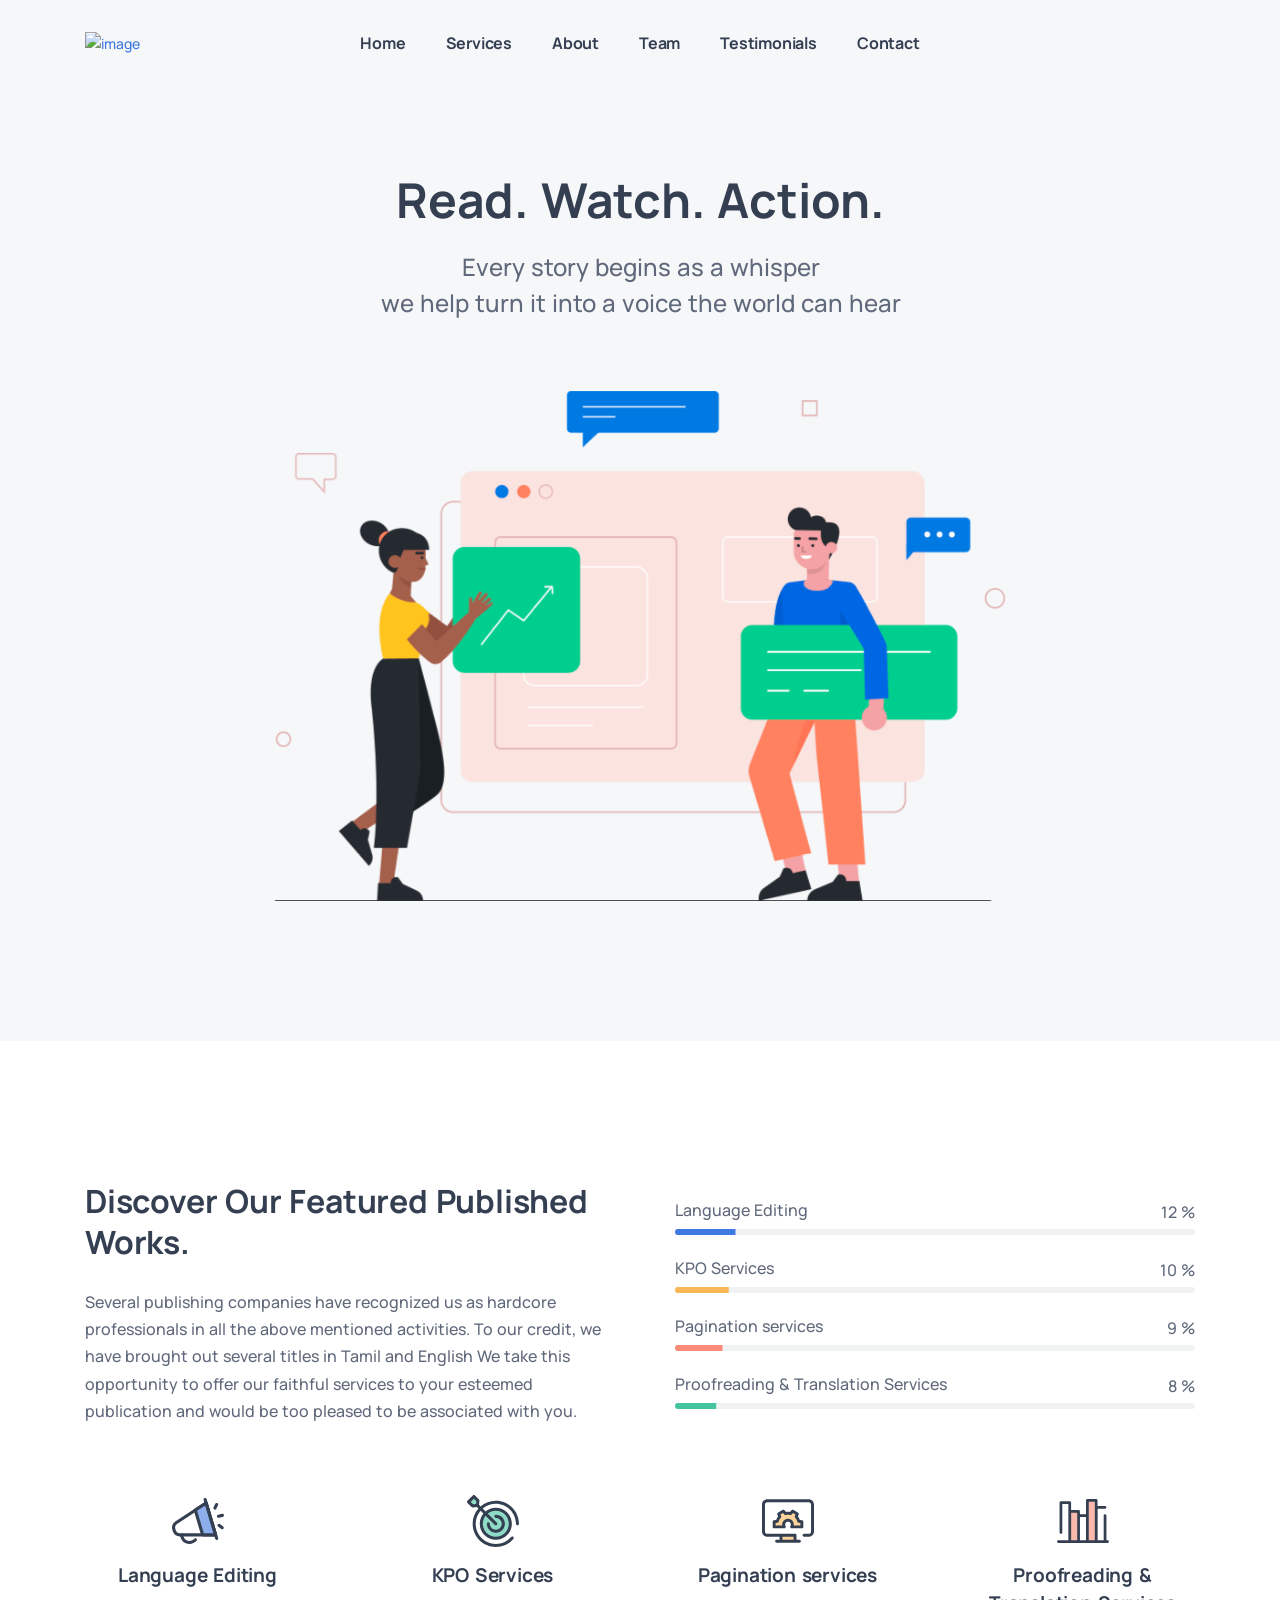
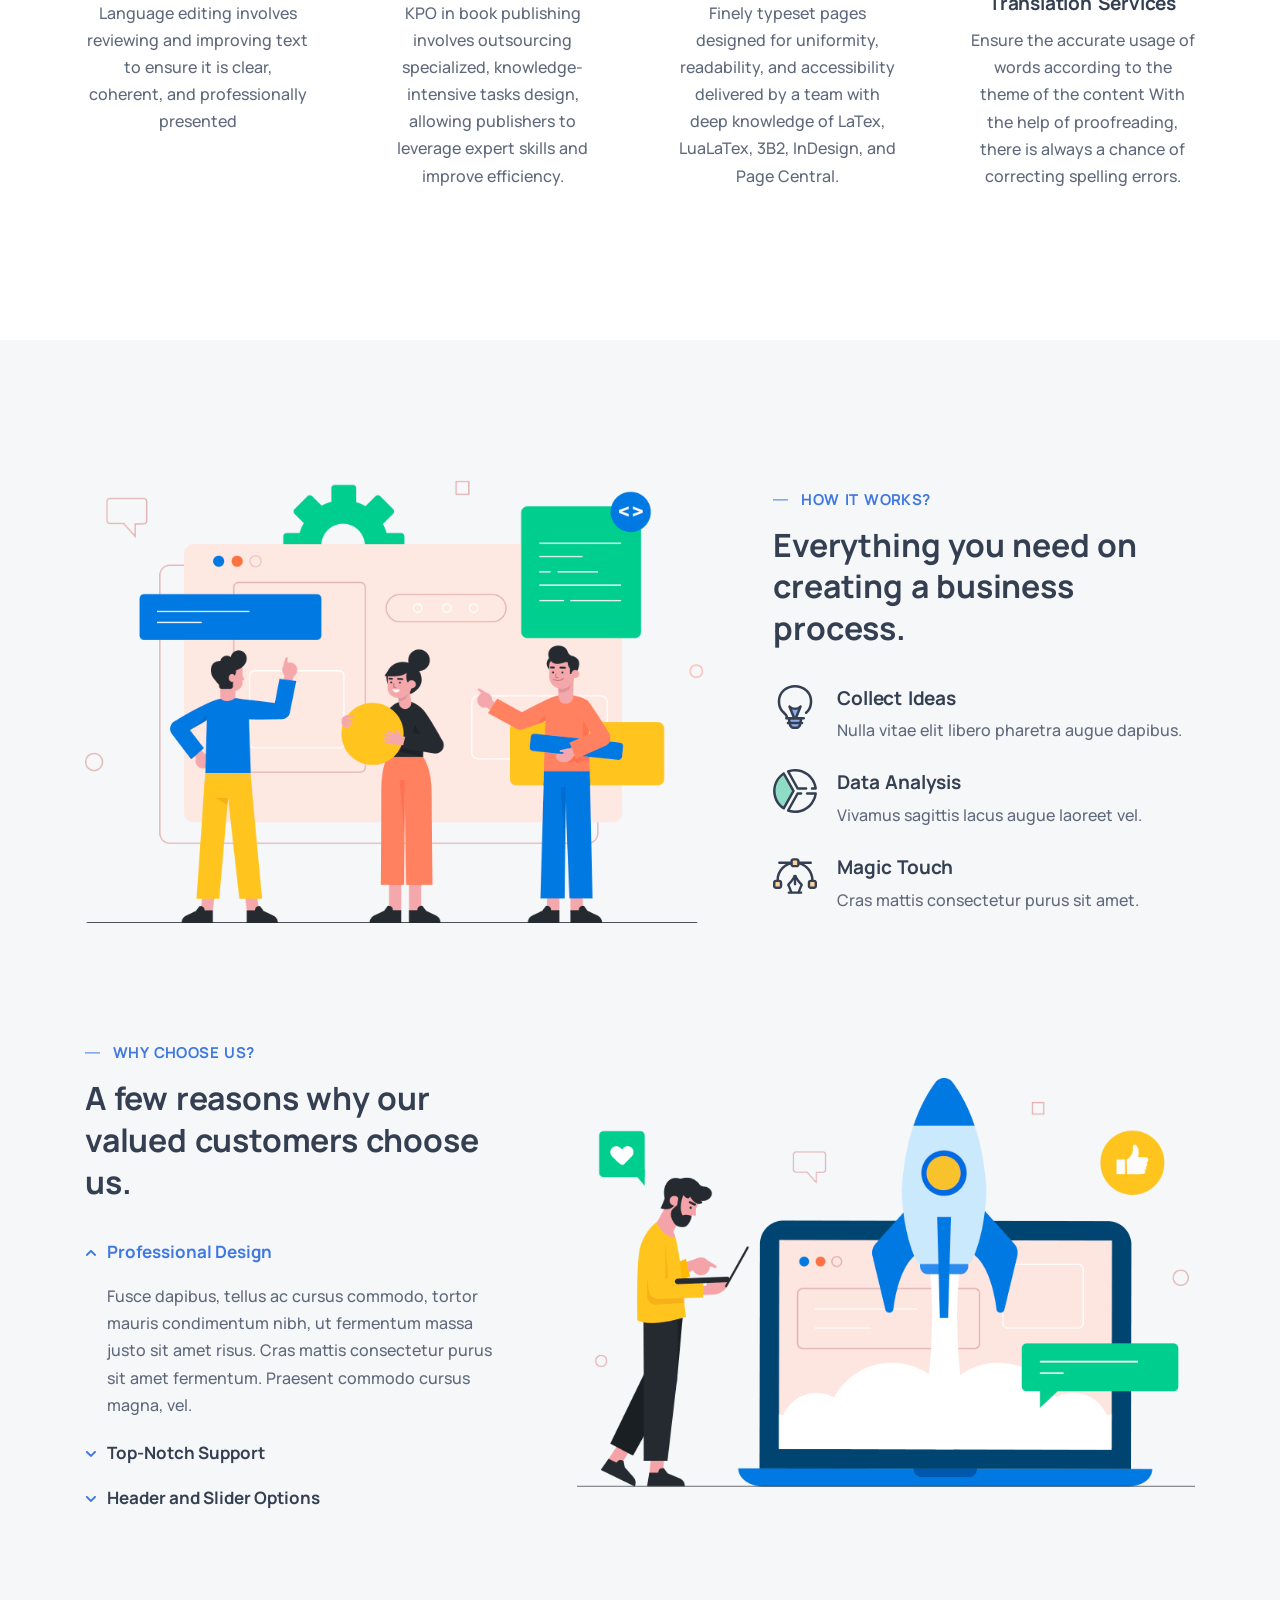
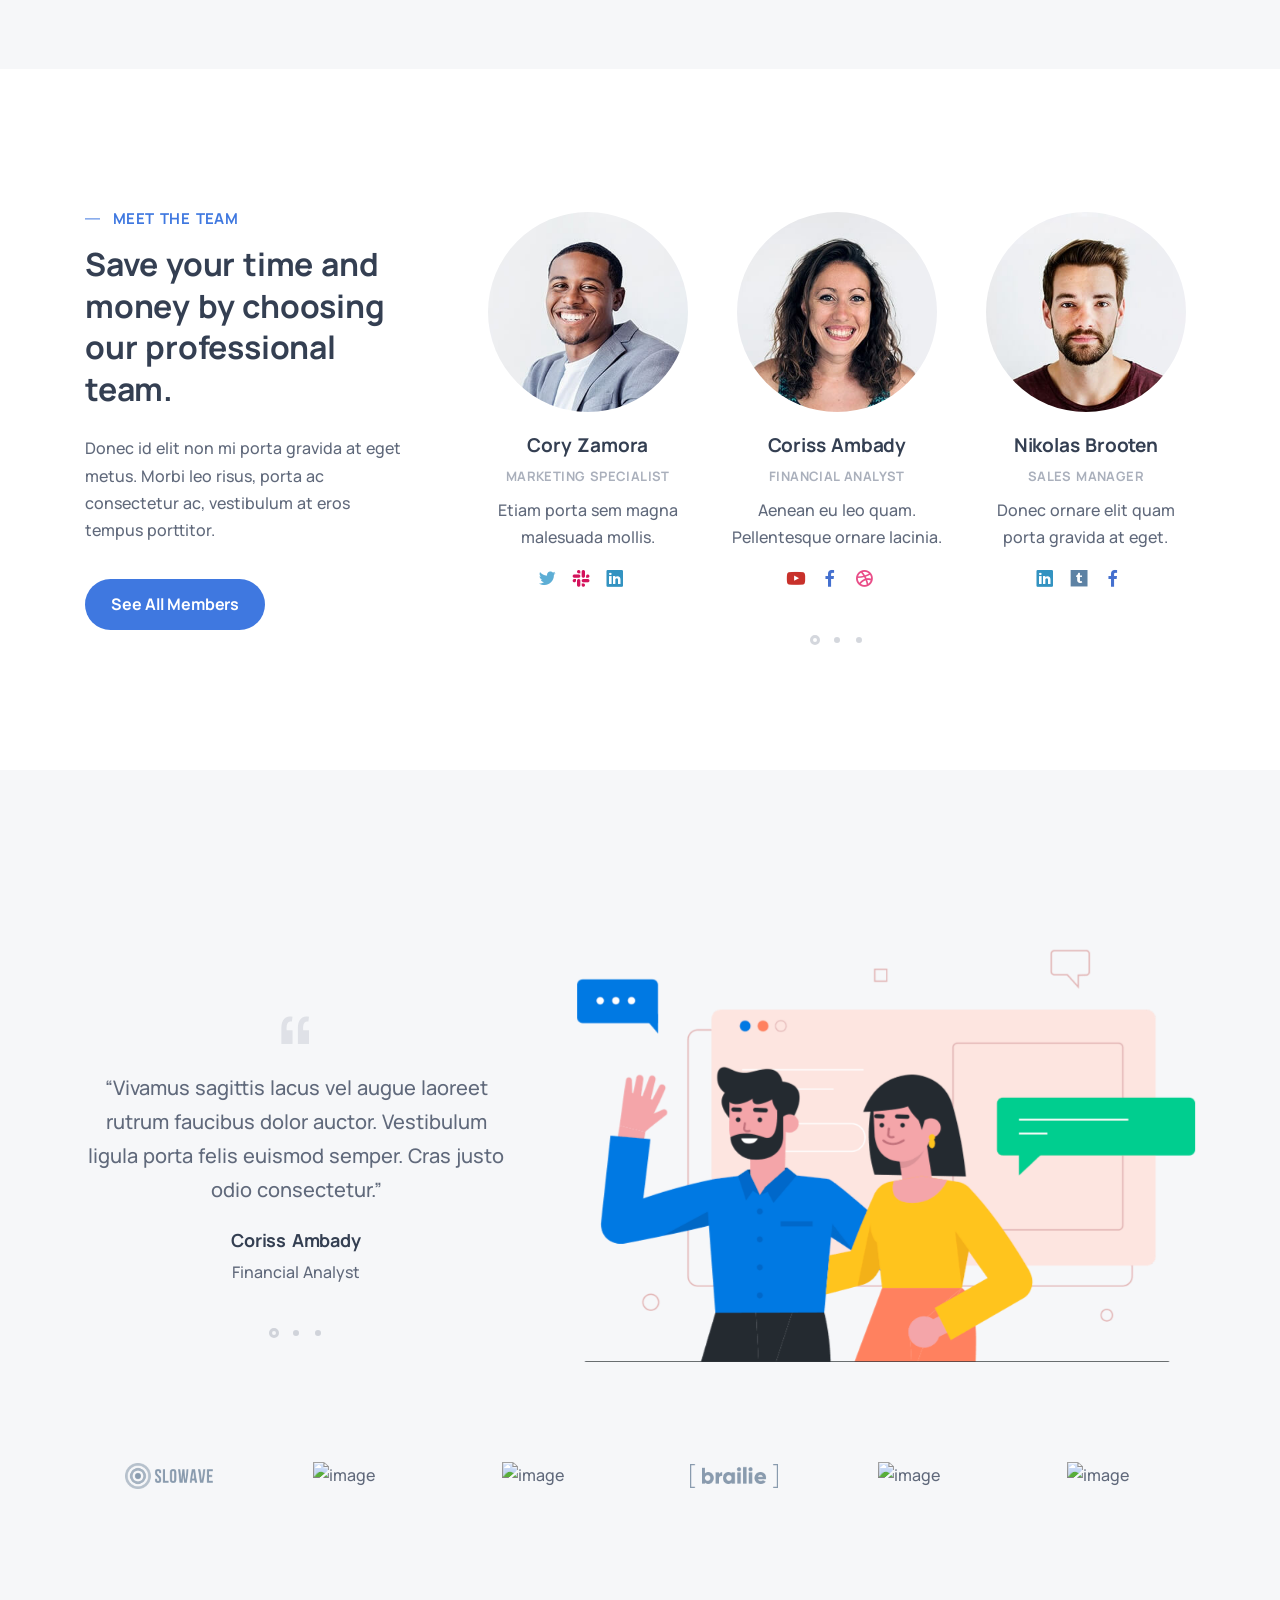
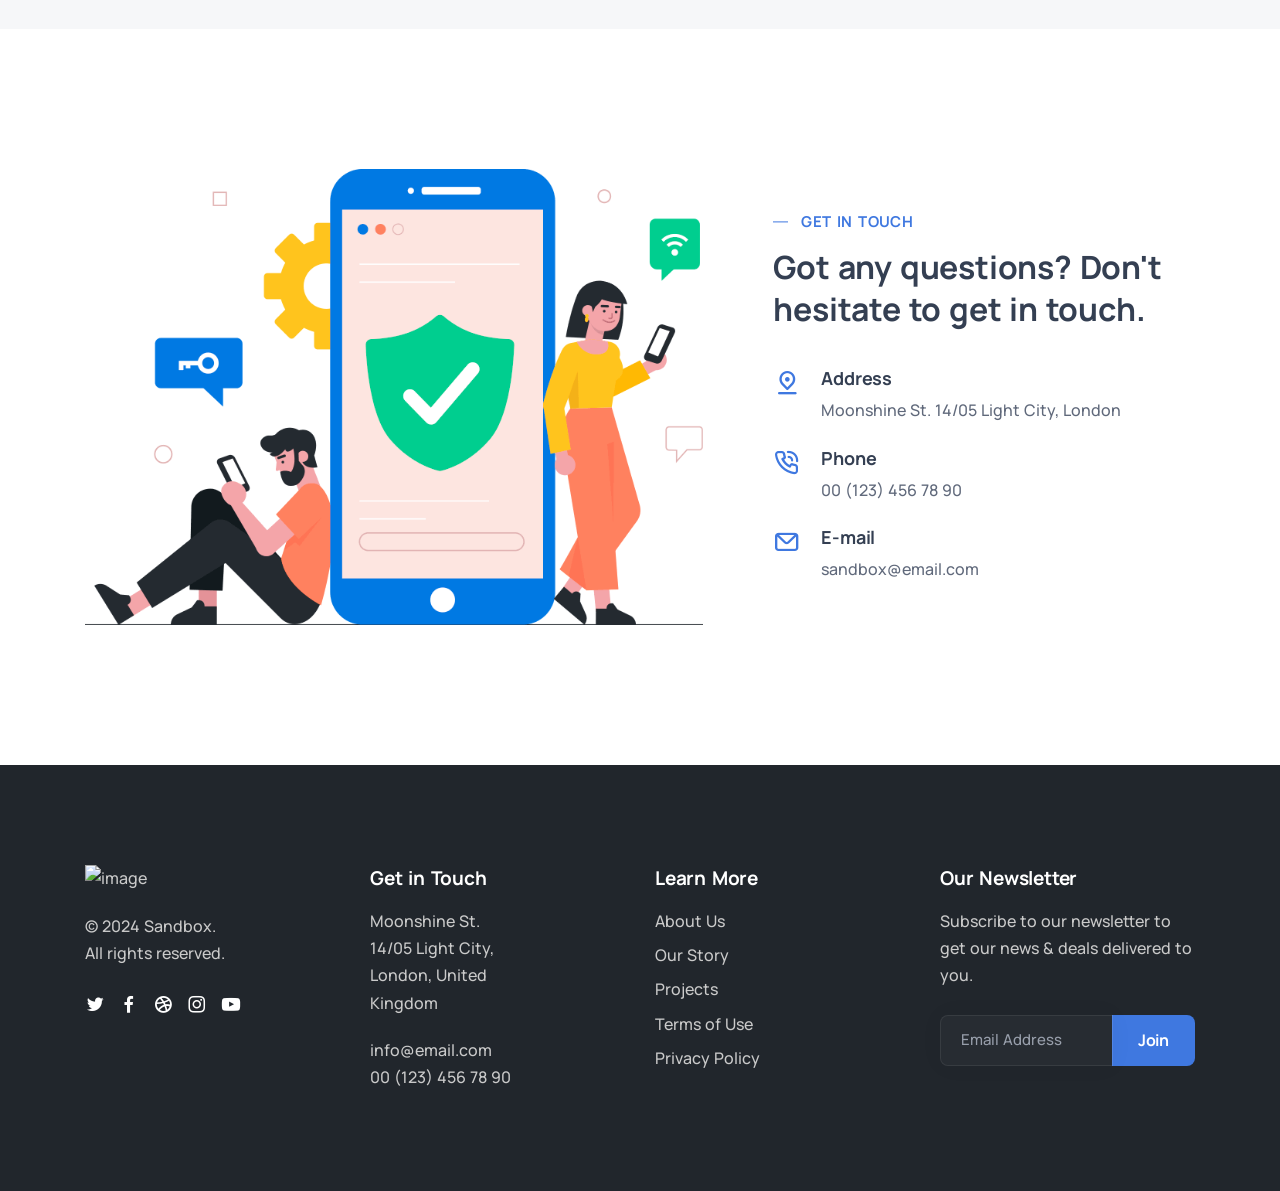
==== onepage.html @ e5c783b2 "first commit" ====
<!DOCTYPE html>
<html lang="en">

<head>
  <meta charset="utf-8">
  <meta name="viewport" content="width=device-width, initial-scale=1.0">
  <meta name="description" content="An impressive and flawless site template that includes various UI elements and countless features, attractive ready-made blocks and rich pages, basically everything you need to create a unique and professional website.">
  <meta name="keywords" content="Tailwind CSS, business, corporate, creative, gulp, marketing, minimal, modern, multipurpose, one page, responsive, saas, sass, seo, startup, html5 template, site template">
  <meta name="author" content="elemis">
  <title>GPublishing Service</title>
  <link rel="shortcut icon" href="assets/img/favicon.png">
	<link rel="stylesheet" type="text/css" href="assets/fonts/unicons/unicons.css">
  <link rel="stylesheet" href="assets/css/plugins.css">
  <link rel="stylesheet" href="style.css">
</head>

<body class="onepage">
  <div class="grow shrink-0">
    <header class="relative wrapper bg-gray ! bg-[rgba(246,247,249,1)] ">
      <nav class="navbar navbar-expand-lg center-nav transparent navbar-light">
        <div class="container xl:!flex-row lg:!flex-row !flex-nowrap items-center">
          <div class="navbar-brand w-full">
            <a href='https://sandbox-tailwind-template.netlify.app/'>
              <img src="assets/img/logo.png" srcset="assets/img/logo@2x.png 2x" alt="image">
            </a>
          </div>
          <div class="navbar-collapse offcanvas offcanvas-nav offcanvas-start">
            <div class="offcanvas-header xl:!hidden lg:!hidden flex items-center justify-between flex-row p-6">
              <h3 class="!text-white xl:!text-[1.5rem] !text-[calc(1.275rem_+_0.3vw)] !mb-0">GPublishing Service</h3>
              <button type="button" class="btn-close btn-close-white !mr-[-0.75rem] m-0 p-0 leading-none !text-[#343f52] transition-all duration-[0.2s] ease-in-out border-0 motion-reduce:transition-none before:text-[1.05rem] before:text-white before:content-['\ed3b'] before:w-[1.8rem] before:h-[1.8rem] before:leading-[1.8rem] before:shadow-none before:transition-[background] before:duration-[0.2s] before:ease-in-out before:!flex before:justify-center before:items-center before:m-0 before:p-0 before:rounded-[100%] hover:no-underline bg-inherit before:bg-[rgba(255,255,255,.08)] before:font-Unicons hover:before:bg-[rgba(0,0,0,.11)]  " data-bs-dismiss="offcanvas" aria-label="Close"></button>
            </div>
            <div class="offcanvas-body xl:!ml-auto lg:!ml-auto flex  flex-col !h-full">
              <ul class="navbar-nav">
                <li class="nav-item"><a class="nav-link scroll active" href="#home">Home</a></li>
                <li class="nav-item"><a class="nav-link scroll" href="#services">Services</a></li>
                <li class="nav-item"><a class="nav-link scroll" href="#process">About</a></li>
                <li class="nav-item"><a class="nav-link scroll" href="#about">Team</a></li>
               <li class="nav-item"><a class="nav-link scroll" href="#testimonials">Testimonials</a></li>
                <li class="nav-item"><a class="nav-link scroll" href="#contact">Contact</a></li>
              </ul>
              <!-- /.navbar-nav -->
              <div class="offcanvas-footer xl:!hidden lg:!hidden">
                <div>
                  <a href="mailto:first.last@email.com" class="link-inverse">info@gpublishingservice.com</a>
                  <br> +91 9380959606<br>
                  <nav class="nav social social-white !mt-4">
                  <a class="!text-[#cacaca] text-[1rem] transition-all duration-[0.2s] ease-in-out translate-y-0 motion-reduce:transition-none hover:translate-y-[-0.15rem] m-[0_.7rem_0_0]" href="onepage.html#"><i class="uil uil-twitter before:content-['\ed59'] !text-white text-[1rem]"></i></a>
                  <a class="!text-[#cacaca] text-[1rem] transition-all duration-[0.2s] ease-in-out translate-y-0 motion-reduce:transition-none hover:translate-y-[-0.15rem] m-[0_.7rem_0_0]" href="onepage.html#"><i class="uil uil-facebook-f before:content-['\eae2'] !text-white text-[1rem]"></i></a>
                  <a class="!text-[#cacaca] text-[1rem] transition-all duration-[0.2s] ease-in-out translate-y-0 motion-reduce:transition-none hover:translate-y-[-0.15rem] m-[0_.7rem_0_0]" href="onepage.html#"><i class="uil uil-dribbble before:content-['\eaa2'] !text-white text-[1rem]"></i></a>
                  <a class="!text-[#cacaca] text-[1rem] transition-all duration-[0.2s] ease-in-out translate-y-0 motion-reduce:transition-none hover:translate-y-[-0.15rem] m-[0_.7rem_0_0]" href="onepage.html#"><i class="uil uil-instagram before:content-['\eb9c'] !text-white text-[1rem]"></i></a>
                  <a class="!text-[#cacaca] text-[1rem] transition-all duration-[0.2s] ease-in-out translate-y-0 motion-reduce:transition-none hover:translate-y-[-0.15rem] m-[0_.7rem_0_0]" href="onepage.html#"><i class="uil uil-youtube before:content-['\edb5'] !text-white text-[1rem]"></i></a>
                  </nav>
                  <!-- /.social -->
                </div>
              </div>
              <!-- /.offcanvas-footer -->
            </div>
            <!-- /.offcanvas-body -->
          </div>
          <!-- /.navbar-collapse -->
          <div class="navbar-other w-full !flex !ml-auto">
            <ul class="navbar-nav !flex-row !items-center !ml-auto">
              <!--<li class="nav-item dropdown language-select uppercase group">
                <a class="nav-link dropdown-item dropdown-toggle" href="onepage.html#" role="button" data-bs-toggle="dropdown" aria-haspopup="true" aria-expanded="false">En</a>
                <ul class="dropdown-menu group-hover:shadow-[0_0.25rem_0.75rem_rgba(30,34,40,0.15)]">
                  <li class="nav-item"><a class="dropdown-item hover:!text-[#3f78e0] hover:bg-[inherit] " href="onepage.html#">En</a></li>
                  <li class="nav-item"><a class="dropdown-item hover:!text-[#3f78e0] hover:bg-[inherit] " href="onepage.html#">De</a></li>
                  <li class="nav-item"><a class="dropdown-item hover:!text-[#3f78e0] hover:bg-[inherit] " href="onepage.html#">Es</a></li>
                </ul>
              </li>-->
              <!--<li class="nav-item hidden xl:block lg:block md:block">
                <a class='btn btn-sm btn-primary !text-white !bg-[#3f78e0] border-[#3f78e0] hover:text-white hover:bg-[#3f78e0] hover:!border-[#3f78e0]   active:text-white active:bg-[#3f78e0] active:border-[#3f78e0] disabled:text-white disabled:bg-[#3f78e0] disabled:border-[#3f78e0] !rounded-[50rem] hover:translate-y-[-0.15rem] hover:shadow-[0_0.25rem_0.75rem_rgba(30,34,40,0.15)]' href='https://sandbox-tailwind-template.netlify.app/contact'>Contact</a>
              </li>-->
              <li class="nav-item xl:!hidden lg:!hidden">
                <button class="hamburger offcanvas-nav-btn"><span></span></button>
              </li>
            </ul>
            <!-- /.navbar-nav -->
          </div>
          <!-- /.navbar-other -->
        </div>
        <!-- /.container -->
      </nav>
      <!-- /.navbar -->
    </header>
    <!-- /header -->
    <section id="home">
      <div class="wrapper  bg-[rgba(246,247,249,1)] ">
        <div class="container pt-10 xl:pt-[4.5rem] lg:pt-[4.5rem] md:pt-[4.5rem] pb-[4.5rem] xl:pb-28 lg:pb-28 md:pb-28 !text-center">
          <div class="flex flex-wrap mx-[-15px] !text-center">
            <div class="xl:w-9/12 lg:w-9/12 xxl:w-7/12 w-full flex-[0_0_auto] !px-[15px] max-w-full !mx-auto" data-cues="zoomIn" data-group="welcome" data-interval="-200">
              <h2 class="!text-[calc(1.365rem_+_1.38vw)] font-bold !leading-[1.2] xl:!text-[2.4rem] !mb-4">Read. Watch. Action.</h2>
              <p class="lead !text-[1.2rem] leading-normal md:!px-5 lg:!px-5 xl:!px-20 xxl:!px-10">Every story begins as a whisper <br>we help turn it into a voice the world can hear</p>
            </div>
            <!-- /column -->
          </div>
          <!-- /.row -->
          <div class="flex flex-wrap mx-[-15px] !text-center !mt-10">
            <div class="md:w-10/12 xl:w-8/12 lg:w-8/12 w-full flex-[0_0_auto] !px-[15px] max-w-full xl:!ml-[16.66666667%] lg:!ml-[16.66666667%] md:!ml-[8.33333333%]">
              <figure class="m-0 p-0"><img class="w-auto m-[0_auto]" src="assets/img/illustrations/i8.png" srcset="assets/img/illustrations/i8@2x.png 2x" alt="image"></figure>
            </div>
            <!-- /column -->
          </div>
          <!-- /.row -->
        </div>
        <!-- /.container -->
      </div>
      <!-- /.wrapper -->
    </section>
    <!-- /section -->
    <section id="services">
      <div class="wrapper !bg-[#ffffff] ">
        <div class="container py-[4.5rem] xl:!py-28 lg:!py-28 md:!py-28">
          <div class="flex flex-wrap mx-[-15px] xl:mx-[-35px] lg:mx-[-20px] !mt-[-30px] !mb-10 items-center">
            <div class="xl:w-6/12 lg:w-6/12 w-full flex-[0_0_auto] xl:!px-[35px] lg:!px-[20px] !px-[15px] !mt-[30px] max-w-full xl:!order-2 lg:!order-2">
              <ul class="progress-list m-0 p-0 list-none">
                <li class="!mb-4">
                  <p class="!mb-1">Language Editing </p>
                  <div class="progressbar line relative blue" data-value="95"></div>
                </li>
                <li class="!mb-4">
                  <p class="!mb-1">KPO Services</p>
                  <div class="progressbar line relative yellow" data-value="85"></div>
                </li>
                <li class="!mb-4">
                  <p class="!mb-1">Pagination services</p>
                  <div class="progressbar line relative orange" data-value="75"></div>
                </li>
                <li class="!mb-4">
                  <p class="!mb-1">Proofreading & Translation Services</p>
                  <div class="progressbar line relative green" data-value="65"></div>
                </li>
              </ul>
              <!-- /.progress-list -->
            </div>
            <!--/column -->
            <div class="xl:w-6/12 lg:w-6/12 w-full flex-[0_0_auto] xl:!px-[35px] lg:!px-[20px] !px-[15px] !mt-[30px] max-w-full">
              <h3 class="!text-[calc(1.285rem_+_0.42vw)] font-bold xl:!text-[1.6rem] !leading-[1.3] !mb-5">Discover Our Featured Published Works.</h3>
              <p>Several publishing companies have recognized us as hardcore professionals in all the above mentioned activities.  To our credit, we have brought out several titles in Tamil and English We take this opportunity to offer our faithful services to your esteemed publication and would be too pleased to be associated with you. </p>
            </div>
            <!--/column -->
          </div>
          <!--/.row -->
        <div class="flex flex-wrap mx-[-15px] xl:mx-[-35px] lg:mx-[-20px] !mt-[-30px] xl:!mt-0 lg:!mt-0 md:!mt-0 !text-center">
          <div class="md:w-6/12 lg:w-3/12 xl:w-3/12 w-full flex-[0_0_auto] !px-[15px] xl:!px-[35px] lg:!px-[20px] max-w-full max-md:!mt-[30px]">
            <svg xmlns="http://www.w3.org/2000/svg" viewBox="0 0 409.6 362.5" data-inject-url="https://sandbox-tailwind-template.netlify.app/assets/img/icons/lineal/megaphone.svg" class="svg-inject icon-svg icon-svg-md !w-[2.6rem] !h-[2.6rem] text-[#3f78e0] text-blue !mb-3  m-[0_auto]"><path class="lineal-stroke" d="M343.4 302.9L61 302.5c-25.3-.2-47.5-16.8-54.8-40.9l-3.9-12.9c-7.1-24.2 2.5-50.3 23.5-64.2L262.1 29.8c5.7-3.7 13.3-2.1 17 3.6.7 1 1.2 2.1 1.5 3.2l74.3 249.8c2.4 6.4-.9 13.5-7.3 15.8-1.3.5-2.8.7-4.2.7zM261.8 59.4L39.3 205c-12 7.9-17.4 22.8-13.4 36.6l3.8 12.9c4.2 13.8 16.8 23.3 31.2 23.4l265.8.4-64.9-218.9z"></path><path class="lineal-stroke" d="M138 362.5c-40.4 0-72.8-31.1-73.6-70.8 0-6.8 5.5-12.3 12.3-12.3 6.6 0 12.1 5.2 12.3 11.8.6 26.2 22.1 46.7 49 46.7 14.2 0 27.7-6.2 37-16.9 4.5-5.1 12.2-5.7 17.4-1.2 5.1 4.5 5.7 12.2 1.2 17.4-14 16.1-34.3 25.3-55.6 25.3z"></path><path class="lineal-fill" d="M183.4 96l57.8 194.5 102.1.1-74.5-250.5L183.4 96z"></path><path class="lineal-stroke" d="M343.4 302.9l-102.1-.1c-5.4 0-10.2-3.6-11.8-8.8L171.6 99.5c-1.6-5.2.5-10.8 5.1-13.8l85.4-55.9c5.7-3.7 13.3-2.1 17 3.6.7 1 1.2 2.1 1.5 3.2l74.5 250.6c1.9 6.5-1.8 13.4-8.3 15.3-1.1.2-2.3.4-3.4.4zm-92.9-24.7l76.4.1-65.1-218.9-63.9 41.8 52.6 177z"></path><path class="lineal-stroke" d="M351.8 330.6c-5.4 0-10.2-3.6-11.8-8.8l-91-306c-2.1-6.5 1.3-13.4 7.8-15.6 6.5-2.1 13.4 1.3 15.6 7.8.1.3.2.5.2.8l91 305.9c1.9 6.5-1.8 13.4-8.3 15.3-1.1.4-2.3.6-3.5.6zM338 91.7c-6.8 0-12.3-5.5-12.3-12.3 0-1.8.4-3.6 1.2-5.3l13.4-28.5c2.9-6.2 10.2-8.8 16.4-5.9 6.2 2.9 8.8 10.2 5.9 16.4l-13.4 28.5c-2.1 4.3-6.4 7.1-11.2 7.1zm28.2 64.9c-6.8 0-12.3-5.5-12.3-12.3 0-5.7 3.9-10.6 9.4-12l31.1-7.5c6.6-1.5 13.2 2.6 14.7 9.3 1.5 6.5-2.5 13-9 14.7l-31.2 7.4c-.8.3-1.8.4-2.7.4zm29.1 90c-2.7 0-5.4-.9-7.5-2.6l-24.9-19.4c-5.4-4.2-6.3-11.9-2.2-17.3s11.9-6.3 17.3-2.2l24.9 19.4c5.4 4.2 6.3 11.9 2.1 17.3-2.3 3-5.9 4.7-9.7 4.8z"></path></svg>
            <h4>Language Editing</h4>
            <p class="!mb-2">Language editing involves reviewing and improving text to ensure it is clear, coherent, and professionally presented</p>
          </div>
          <!--/column -->
          <div class="md:w-6/12 lg:w-3/12 xl:w-3/12 w-full flex-[0_0_auto] !px-[15px] xl:!px-[35px] lg:!px-[20px] max-w-full max-md:!mt-[30px]">
            <svg xmlns="http://www.w3.org/2000/svg" viewBox="0 0 512 512" data-inject-url="https://sandbox-tailwind-template.netlify.app/assets/img/icons/lineal/target.svg" class="svg-inject icon-svg icon-svg-md !w-[2.6rem] !h-[2.6rem] text-[#45c4a0] text-green !mb-3 m-[0_auto]"><circle class="lineal-fill" cx="283.8" cy="283.8" r="143"></circle><path class="lineal-stroke" d="M283.8 441.8c-87.1 0-158-70.9-158-158s70.9-158 158-158 158 70.9 158 158-70.9 158-158 158zm0-286.1c-70.7 0-128.1 57.3-128.1 128.1S213 411.9 283.8 411.9s128.1-57.3 128.1-128.1c-.1-70.7-57.4-128-128.1-128.1z"></path><path class="lineal-fill" d="M283.8 210.5c40.5 0 73.3 32.8 73.3 73.3s-32.8 73.3-73.3 73.3-73.3-32.8-73.3-73.3"></path><path class="lineal-stroke" d="M283.8 372.1c-48.7-.1-88.2-39.5-88.2-88.3.2-8.2 7.1-14.8 15.3-14.5 7.9.2 14.3 6.6 14.5 14.5 0 32.2 26.1 58.4 58.4 58.4s58.4-26.1 58.4-58.4-26.1-58.4-58.4-58.4c-8.2-.2-14.8-7.1-14.5-15.3.2-7.9 6.6-14.3 14.5-14.5 48.7-.5 88.7 38.6 89.2 87.3s-38.6 88.7-87.3 89.2h-1.9z"></path><path class="lineal-fill" d="M107.9 55.1l-5.3 47.5-47.5 5.3-40.2-40.1 52.9-52.9z"></path><path class="lineal-stroke" d="M283.8 55.7c-55.3 0-108.8 20.1-150.4 56.7l-15.2-15.2 4.5-40.4c.5-4.5-1.1-9-4.3-12.2L78.3 4.4c-5.8-5.8-15.3-5.8-21.1 0L4.4 57.2c-5.8 5.8-5.8 15.3 0 21.1l40.1 40.1c2.8 2.8 6.6 4.4 10.6 4.4.5 0 1.1 0 1.6-.1l40.4-4.5 15.2 15.2c-36.6 41.5-56.7 95-56.7 150.4C55.7 409.6 158 512 283.8 512c66.2 0 129.1-28.7 172.4-78.7 5.6-6.1 5.1-15.6-1-21.1s-15.6-5.1-21.1 1l-.5.5c-37.7 43.4-92.3 68.4-149.8 68.4-109.3 0-198.3-89-198.3-198.3 0-47.4 17-93.3 48-129.2l140.2 140.2c5.8 5.8 15.3 5.8 21.1 0s5.8-15.3 0-21.1L154.6 133.5c35.9-31 81.8-48 129.2-48 109.4 0 198.3 89 198.3 198.3 0 8.3 6.7 14.9 14.9 14.9s14.9-6.7 14.9-14.9C512 158 409.6 55.7 283.8 55.7zM36.1 67.8l31.7-31.7 24.5 24.5-3.2 28.5-28.5 3.2-24.5-24.5z"></path></svg>
            <h4>KPO Services</h4>
            <p class="!mb-2">KPO in book publishing involves outsourcing specialized, knowledge-intensive tasks design, allowing publishers to leverage expert skills and improve efficiency.</p>
          </div>
          <!--/column -->
          <div class="md:w-6/12 lg:w-3/12 xl:w-3/12 w-full flex-[0_0_auto] !px-[15px] xl:!px-[35px] lg:!px-[20px] max-w-full max-md:!mt-[30px]">
            <svg xmlns="http://www.w3.org/2000/svg" viewBox="0 0 512 427.5" data-inject-url="https://sandbox-tailwind-template.netlify.app/assets/img/icons/lineal/settings-3.svg" class="svg-inject icon-svg icon-svg-md !w-[2.6rem] !h-[2.6rem] text-[#fab758] text-yellow !mb-3  m-[0_auto]"><path class="lineal-fill" d="M186.9 353.4h138.3V413H186.9z"></path><path class="lineal-stroke" d="M460.2 0H51.8C23.2 0 0 23.2 0 51.7v264.4c0 28.6 23.2 51.7 51.8 51.8h120.6v30.7h-28.8c-8 0-14.5 6.5-14.5 14.5s6.5 14.5 14.5 14.5h224.9c8 0 14.5-6.5 14.5-14.5s-6.5-14.5-14.5-14.5h-28.8v-41.9c.3-1.2.4-2.4.4-3.6-.2-8-6.9-14.3-14.8-14.1H51.8C39.2 339 29 328.8 29 316.2V51.7c0-12.6 10.2-22.8 22.8-22.8h408.5c12.6 0 22.8 10.2 22.8 22.8v264.4c0 12.6-10.2 22.8-22.8 22.8h-46.7c-8 .2-14.3 6.9-14.1 14.8.2 8 6.9 14.3 14.8 14.1h45.9c28.6 0 51.7-23.2 51.8-51.7V51.7C512 23.2 488.8 0 460.2 0zM310.7 367.9v30.7H201.3v-30.7h109.4z"></path><path class="lineal-fill" d="M220.1 271.6c-12.7-19.8-6.9-46.3 12.9-59s46.3-6.9 59 12.9c9 14 9 32 0 46.1h100.6v-50.3l-30.4-4.9c-4.9-16.3-13.6-31.3-25.3-43.7l11-28.7-47.3-27.3-19.4 23.8c-16.6-3.9-33.9-3.9-50.5 0l-19.4-23.8-47.2 27.3 11 28.7c-11.7 12.4-20.3 27.4-25.3 43.7l-30.3 4.9v50.3h100.6z"></path><path class="lineal-stroke" d="M392.5 286.1H291.9c-8 0-14.5-6.5-14.5-14.5 0-2.8.8-5.5 2.3-7.8 8.4-13.1 4.6-30.6-8.6-39-13.1-8.4-30.6-4.6-39 8.6-5.9 9.3-5.9 21.1 0 30.4 4.3 6.7 2.4 15.7-4.3 20-2.3 1.5-5.1 2.3-7.8 2.3H119.4c-8 0-14.5-6.5-14.4-14.5v-50.3c0-7.1 5.2-13.1 12.2-14.3l21.8-3.5c4.7-12.2 11.3-23.6 19.5-33.7l-7.9-20.6c-2.5-6.6.1-14.1 6.3-17.7l47.3-27.3c6.2-3.5 14-2.1 18.5 3.4l13.9 17.1c12.9-2 26.1-2 39 0l13.9-17.1c4.5-5.5 12.3-7 18.5-3.4l47.3 27.3c6.2 3.6 8.8 11.1 6.3 17.7l-7.9 20.6c8.2 10.2 14.7 21.5 19.4 33.7l21.8 3.5c7 1.1 12.2 7.2 12.2 14.3v50.3c-.1 8-6.6 14.5-14.6 14.5zm-80-29h65.6v-23.5l-18.2-2.9c-5.5-.9-10-4.8-11.6-10.1-4.3-14.2-11.9-27.2-22-38-3.8-4-5-9.9-3-15.1l6.6-17.2-25.9-15-11.6 14.3c-3.5 4.3-9.1 6.2-14.5 5-14.5-3.3-29.5-3.3-43.9 0-5.4 1.2-11-.7-14.5-5l-11.6-14.3-25.9 15 6.6 17.2c2 5.2.8 11-3 15.1-10.1 10.8-17.7 23.8-22 38-1.6 5.3-6.1 9.2-11.6 10.1l-18.2 2.9v23.5h65.6c-.4-2.8-.6-5.7-.6-8.6.4-31.6 26.3-56.8 57.9-56.4 31 .4 56 25.4 56.4 56.4 0 2.9-.2 5.8-.6 8.6z"></path></svg>
            <h4>Pagination services</h4>
            <p class="!mb-2">Finely typeset pages designed for uniformity, readability, and accessibility delivered by a team with deep knowledge of LaTex, LuaLaTex, 3B2, InDesign, and Page Central.</p>
          </div>
          <!--/column -->
          <div class="md:w-6/12 lg:w-3/12 xl:w-3/12 w-full flex-[0_0_auto] !px-[15px] xl:!px-[35px] lg:!px-[20px] max-w-full max-md:!mt-[30px]">
            <svg xmlns="http://www.w3.org/2000/svg" viewBox="0 0 512 431.2" data-inject-url="https://sandbox-tailwind-template.netlify.app/assets/img/icons/lineal/bar-chart.svg" class="svg-inject icon-svg icon-svg-md !w-[2.6rem] !h-[2.6rem] text-[#f78b77] text-orange !mb-3 m-[0_auto]"><path class="lineal-fill" d="M125.8 121.3h86.6v296.4h-86.6zM299 13.5h86.6v404.2H299z"></path><path class="lineal-stroke" d="M498.5 404.2h-11.8V161.7c0-7.5-6-13.5-13.5-13.5s-13.5 6-13.5 13.5v242.5h-59.6V94.3h73.1c7.4 0 13.5-6 13.5-13.5s-6-13.5-13.5-13.5h-74.1V13.5c0-7.4-6-13.5-13.5-13.5H299c-7.4 0-13.5 6-13.5 13.5v134.8h-59.7v-27c0-7.4-6-13.5-13.5-13.5h-73.6V33.7c0-7.4-6-13.5-13.5-13.5H38.7c-7.4 0-13.5 6-13.5 13.5v294.4c0 7.5 6 13.5 13.5 13.5s13.5-6 13.5-13.5V47.2h59.7v357.1H13.5c-7.4.2-13.3 6.4-13.1 13.8.2 7.2 6 12.9 13.1 13.1h485.1c7.4-.2 13.3-6.4 13.1-13.8-.3-7.2-6-13-13.2-13.2zM139.3 134.7H199v269.5h-59.7V134.7zm86.6 40.5h59.7v229h-59.7v-229zm86.6 229V27h59.7v377.2h-59.7z"></path></svg>
            <h4>Proofreading & Translation Services</h4>
            <p class="!mb-2">Ensure the accurate usage of words according to the theme of the content With the help of proofreading, there is always a chance of correcting spelling errors.</p>
          </div>
          <!--/column -->
        </div>
          <!--/.row -->
        </div>
        <!-- /.container -->
      </div>
      <!-- /.wrapper -->
    </section>
    <!-- /section -->
    <section id="process">
      <div class="wrapper  bg-[rgba(246,247,249,1)] ">
        <div class="container py-[4.5rem] xl:!py-28 lg:!py-28 md:!py-28">
          <div class="flex flex-wrap mx-[-15px] xl:mx-[-35px] lg:mx-[-20px] !mt-[-50px] !mb-[4.5rem] xl:!mb-24 lg:!mb-24 md:!mb-24 items-center">
            <div class="xl:w-7/12 lg:w-7/12 w-full flex-[0_0_auto] xl:!px-[35px] lg:!px-[20px] !px-[15px] !mt-[50px] max-w-full">
              <figure class="m-0 p-0"><img class="w-auto" src="assets/img/illustrations/i3.png" srcset="assets/img/illustrations/i3@2x.png 2x" alt="image"></figure>
            </div>
            <!--/column -->
            <div class="xl:w-5/12 lg:w-5/12 w-full flex-[0_0_auto] xl:!px-[35px] lg:!px-[20px] !px-[15px] !mt-[50px] max-w-full">
              <h2 class="!text-[.75rem] uppercase text-line relative align-top !pl-[1.4rem] inline-flex !tracking-[0.02rem] !leading-[1.35] before:content-[''] before:absolute before:inline-block before:translate-y-[-60%] before:w-3 before:h-[0.05rem] before:left-0 before:top-2/4 before:bg-[#3f78e0] !text-[#3f78e0] !mb-3">How It Works?</h2>
              <h3 class="!text-[calc(1.285rem_+_0.42vw)] font-bold xl:!text-[1.6rem] !leading-[1.3] !mb-7 xxl:!pr-5">Everything you need on creating a business process.</h3>
              <div class="flex flex-row !mb-4">
                <div>
                  <svg xmlns="http://www.w3.org/2000/svg" viewBox="0 0 321.7 409.6" data-inject-url="https://sandbox-tailwind-template.netlify.app/assets/img/icons/lineal/light-bulb.svg" class="svg-inject icon-svg !w-[2.2rem] !h-[2.2rem]  text-[#3f78e0] !mr-4"><path class="lineal-fill" d="M160.9 221.3c-19.1 0-37.4-7.3-51.3-20.4l51.3 127.2 51.3-127.2c-13.9 13.1-32.3 20.4-51.3 20.4z"></path><path class="lineal-stroke" d="M160.9 339.9c-4.8 0-9.1-2.9-10.9-7.4L98.6 205.3c-2.5-6 .3-12.9 6.3-15.4 4.3-1.8 9.3-.9 12.7 2.4 24.3 22.9 62.2 22.9 86.5 0 4.7-4.5 12.1-4.3 16.6.3 3.2 3.4 4.2 8.3 2.4 12.7l-51.4 127.2c-1.7 4.5-6 7.4-10.8 7.4zm-27.5-111.3l27.5 68.1 27.5-68.1c-17.9 5.9-37.2 5.9-55 0z"></path><path class="lineal-stroke" d="M86.7 316.1c-5.9 0-10.9-4.4-11.7-10.2-2.2-16.6-9.8-23.9-22.3-36.1l-2.9-2.8C28.8 246.5 0 218.4 0 151.6c0-42.9 17.1-81.9 48-110C77.7 14.8 117.7 0 160.9 0s83.2 14.8 112.8 41.6c6.7 6.1 12.8 12.7 18.3 19.9 3.1 4.1 6 8.3 8.6 12.6 1.3 2.2 2.6 4.4 3.8 6.6 2.4 4.5 4.6 9.1 6.5 13.8 1.4 3.5 2.7 7.2 3.9 10.8 4.7 14.9 7 30.5 7 46.2 0 27.9-4.9 51.2-15 71.2-.6 1.2-1.2 2.4-1.8 3.5-1.8 3.3-3.8 6.5-5.9 9.6-.7 1-1.4 2-2 3-2.6 3.6-5.3 7.1-8.5 10.7-5.6 6.5-11.5 12.2-16.6 17.2-4.7 4.5-12.1 4.4-16.6-.2-4.5-4.7-4.4-12.1.2-16.6 5-4.9 10.2-9.9 15.2-15.7 2.6-3 4.9-6 7.1-9 .6-.8 1.1-1.6 1.7-2.4 1.7-2.5 3.3-5.2 4.7-7.8.5-.9 1-1.9 1.5-2.8 8.4-16.6 12.5-36.4 12.5-60.6 0-13.2-2-26.4-5.9-39.1-1-3.1-2.1-6.1-3.3-9.1-1.6-3.9-3.4-7.8-5.4-11.6-1-1.9-2.1-3.8-3.2-5.6-6.2-10.2-13.8-19.4-22.6-27.3-25.3-22.9-59.8-35.5-97-35.5S89.1 36.1 63.8 59c-26 23.5-40.3 56.4-40.3 92.5 0 56.9 22.7 79.1 42.8 98.6l2.8 2.7c13.4 13 26.1 25.2 29.3 49.9.9 6.4-3.7 12.4-10.1 13.2-.6.2-1.1.2-1.6.2z"></path><path class="lineal-fill" d="M141.9 397.8h38c3.8 0 7.4-1.5 10.1-4.2l13-13c2-2 3.4-4.6 3.9-7.4l12.4-63.7h-117l12.4 63.7c.6 2.8 2 5.4 4 7.4l13 13c2.7 2.7 6.3 4.2 10.2 4.2z"></path><path class="lineal-stroke" d="M179.8 409.6h-37.9c-6.9 0-13.6-2.7-18.5-7.7l-13-13c-3.7-3.7-6.2-8.4-7.2-13.5l-12.4-63.7c-1.2-6.4 2.9-12.5 9.3-13.8.7-.1 1.5-.2 2.2-.2h117c6.5 0 11.8 5.3 11.8 11.8 0 .8-.1 1.5-.2 2.2l-12.4 63.7c-1 5.1-3.5 9.8-7.2 13.5l-13 13c-4.8 4.9-11.5 7.7-18.5 7.7zm-63.2-88.4l9.7 49.7c.1.5.4 1 .7 1.4l13 13c.5.5 1.2.8 1.9.8h38c.7 0 1.4-.3 1.9-.8l13-13c.4-.4.6-.9.7-1.4l9.6-49.7h-88.5z"></path><path class="lineal-stroke" d="M241.5 321H80.2c-6.5-.2-11.6-5.6-11.4-12.1.2-6.2 5.2-11.2 11.4-11.4h161.4c6.5-.2 11.9 4.9 12.1 11.4.2 6.5-4.9 11.9-11.4 12.1h-.8zm-14.8 44.3H95c-6.5-.2-11.6-5.6-11.4-12.1.2-6.2 5.2-11.2 11.4-11.4h131.7c6.5.2 11.6 5.6 11.4 12.1-.2 6.2-5.2 11.2-11.4 11.4z"></path></svg>
                </div>
                <div>
                  <h4 class="!mb-1">Collect Ideas</h4>
                  <p class="!mb-1">Nulla vitae elit libero pharetra augue dapibus.</p>
                </div>
              </div>
              <div class="flex flex-row !mb-4">
                <div>
                  <svg xmlns="http://www.w3.org/2000/svg" viewBox="0 0 408.1 409.6" data-inject-url="https://sandbox-tailwind-template.netlify.app/assets/img/icons/lineal/pie-chart-2.svg" class="svg-inject icon-svg !w-[2.2rem] !h-[2.2rem]  text-[#45c4a0] text-green !mr-4"><path class="lineal-stroke" d="M396.3 192.3h-33.4c-6.4 0-11.6-5.2-11.6-11.6 0-6.4 5.2-11.6 11.6-11.6h19.7C363.2 71.1 268.1 7.3 170.1 26.6c-4.2.8-8.4 1.8-12.6 2.9L235.1 169h72c6.4 0 11.6 5.2 11.6 11.6 0 6.4-5.2 11.6-11.6 11.6h-78.9c-4.2 0-8.1-2.3-10.1-6l-87.9-158c-3.1-5.6-1.1-12.6 4.5-15.7.7-.4 1.5-.7 2.3-1l8.1-2.5c107.8-33.1 222 27.4 255.1 135.2 2.7 8.7 4.8 17.6 6.3 26.6l1.3 8c1.1 6.3-3.2 12.3-9.5 13.3-.7.2-1.3.2-2 .2zM204.6 409.6c-20.4-.1-40.6-3.2-60.1-9.2l-8.1-2.5c-6.1-1.9-9.6-8.4-7.7-14.5.2-.8.6-1.5 1-2.2l88.4-158.3c2.1-3.7 5.9-5.9 10.1-5.9h33.2c6.4.2 11.4 5.5 11.2 11.9-.2 6.1-5.1 11.1-11.2 11.2H235l-78 139.8c96.8 26.3 196.6-30.9 222.9-127.8 1.1-4 2-8 2.8-12h-65.4c-6.4.2-11.7-4.8-11.9-11.2-.2-6.4 4.8-11.7 11.2-11.9h79.8c6.4 0 11.6 5.2 11.6 11.6 0 .6-.1 1.3-.2 1.9l-1.3 7.9C390 337 304.7 409.4 204.6 409.6z"></path><path class="lineal-fill" d="M93 361.8C6 300.1-14.5 179.6 47.1 92.6c12.7-17.9 28.4-33.5 46.3-46.2l6.2-4.4 90 161.7-90.4 162.5-6.2-4.4z"></path><path class="lineal-stroke" d="M99.2 377.8c-2.4 0-4.7-.7-6.7-2.1l-6.2-4.4C-5.9 305.9-27.7 178.2 37.7 86c13.5-19 30-35.5 49.1-48.9l6.2-4.4c5.2-3.7 12.4-2.4 16.1 2.8.2.3.5.7.7 1.1l90 161.7c1.9 3.5 1.9 7.8 0 11.3L109.4 372c-1.6 2.9-4.3 4.9-7.6 5.7-.8 0-1.7.1-2.6.1zM95.8 59C15.6 119.1-.7 232.9 59.4 313.1c10.2 13.7 22.4 25.8 36 36.1l81-145.4L95.8 59z"></path></svg>
                </div>
                <div>
                  <h4 class="!mb-1">Data Analysis</h4>
                  <p class="!mb-1">Vivamus sagittis lacus augue laoreet vel.</p>
                </div>
              </div>
              <div class="flex flex-row">
                <div>
                 <svg xmlns="http://www.w3.org/2000/svg" viewBox="0 0 409.6 332.7" data-inject-url="https://sandbox-tailwind-template.netlify.app/assets/img/icons/lineal/design.svg" class="svg-inject icon-svg !w-[2.2rem] !h-[2.2rem]  text-[#fab758] text-yellow !mr-4"><path class="lineal-stroke" d="M350.9 54.2H58.7c-6.2.2-11.4-4.7-11.5-10.9S51.8 31.9 58 31.7h292.9c6.2-.2 11.4 4.7 11.5 10.9s-4.7 11.4-10.9 11.5c-.2.1-.4.1-.6.1zM239.8 328.9a11.182 11.182 0 01-10.6-14.8c2.8-8.3 16.2-47.4 25.6-63.6-9.5-10.1-37-40.3-49.9-66.1-12.1 23.4-39.5 54.4-50.1 66 10.1 16.5 22.7 54.9 25.4 63.6.4 1.2.6 2.4.6 3.7 0 6.2-5 11.2-11.2 11.2-4.9 0-9.3-3.2-10.7-7.9v-.1c-6.6-20.7-18.4-52.9-24.3-60.3-4.8-6.1-3.4-14.5-.8-19.8.5-.9 1.1-1.8 1.8-2.6 20.6-22.3 50.7-59.4 52.7-72.4.6-3.7 3.3-10.1 14.8-10.7 12.5-.7 16.6 4.8 17.8 9.4 5.7 21.5 40 60.3 52.7 73.4.8.8 1.5 1.8 2 2.8 2.6 5.1 4 13.3-.5 19.5-5.7 7.7-18.2 41.6-24.8 61.1-1.3 4.6-5.6 7.7-10.5 7.6z"></path><path class="lineal-stroke" d="M204.8 254.9c-6.2 0-11.2-5-11.2-11.2V167c.3-6.2 5.6-10.9 11.8-10.6 5.7.3 10.3 4.9 10.6 10.6v76.7c0 6.2-5 11.2-11.2 11.2z"></path><path class="lineal-stroke" d="M366.6 244.6c-6.2 0-11.2-5-11.2-11.2v-28.6c0-83.1-67.6-150.6-150.6-150.6S54.2 121.7 54.2 204.8v28.6c-.2 6.2-5.4 11.1-11.5 10.9-5.9-.2-10.7-4.9-10.9-10.9v-28.6c-.1-95.5 77.2-172.9 172.7-173 46 0 90.1 18.2 122.6 50.8 32.6 32.3 50.9 76.3 50.9 122.2v28.6c-.1 6.2-5.2 11.2-11.4 11.2z"></path><path class="lineal-fill" d="M220 74.7h-30.4c-9.1 0-16.5-7.4-16.5-16.5V27.7c0-9.1 7.4-16.5 16.5-16.5H220c9.1 0 16.5 7.4 16.5 16.5v30.5c0 9.1-7.4 16.5-16.5 16.5z"></path><path class="lineal-stroke" d="M220 85.9h-30.4c-15.3 0-27.7-12.4-27.7-27.7V27.7c0-15.3 12.4-27.7 27.7-27.7H220c15.3 0 27.7 12.4 27.7 27.7v30.5c0 15.3-12.4 27.7-27.7 27.7zm-30.4-63.5c-2.9 0-5.3 2.4-5.3 5.3v30.5c0 2.9 2.4 5.3 5.3 5.3H220c2.9 0 5.3-2.4 5.3-5.3V27.7c0-2.9-2.4-5.3-5.3-5.3h-30.4z"></path><path class="lineal-fill" d="M381.9 275.4h-30.5c-9.1 0-16.5-7.4-16.5-16.5v-30.5c0-9.1 7.4-16.5 16.5-16.5h30.5c9.1 0 16.5 7.4 16.5 16.5v30.5c0 9.1-7.4 16.5-16.5 16.5z"></path><path class="lineal-stroke" d="M381.9 286.6h-30.5c-15.3 0-27.7-12.4-27.7-27.7v-30.5c0-15.3 12.4-27.7 27.7-27.7h30.5c15.3 0 27.7 12.4 27.7 27.7v30.5c0 15.3-12.4 27.7-27.7 27.7zm-30.5-63.4c-2.9 0-5.3 2.4-5.3 5.3V259c0 2.9 2.4 5.3 5.3 5.3h30.5c2.9 0 5.3-2.4 5.3-5.3v-30.5c0-2.9-2.4-5.3-5.3-5.3h-30.5z"></path><path class="lineal-fill" d="M58.2 275.4H27.7c-9.1 0-16.5-7.4-16.5-16.5v-30.5c0-9.1 7.4-16.5 16.5-16.5h30.5c9.1 0 16.5 7.4 16.5 16.5V259c0 9.1-7.4 16.5-16.5 16.4z"></path><path class="lineal-stroke" d="M58.2 286.6H27.7C12.4 286.6 0 274.2 0 258.9v-30.5c0-15.3 12.4-27.7 27.7-27.7h30.5c15.3 0 27.7 12.4 27.7 27.7v30.5c0 15.3-12.4 27.7-27.7 27.7zm-30.5-63.4c-2.9 0-5.3 2.4-5.3 5.3V259c0 2.9 2.4 5.3 5.3 5.3h30.5c2.9 0 5.3-2.4 5.3-5.3v-30.5c0-2.9-2.4-5.3-5.3-5.3H27.7zm234.1 109.5h-114c-6.2 0-11.2-5-11.2-11.2 0-6.2 5-11.2 11.2-11.2h114c6.2 0 11.2 5 11.2 11.2 0 6.2-5 11.2-11.2 11.2z"></path></svg>
                </div>
                <div>
                  <h4 class="!mb-1">Magic Touch</h4>
                  <p class="!mb-0">Cras mattis consectetur purus sit amet.</p>
                </div>
              </div>
            </div>
            <!--/column -->
          </div>
          <!--/.row -->
          <div class="flex flex-wrap mx-[-15px] xl:mx-[-35px] lg:mx-[-20px] !mt-[-50px] items-center">
            <div class="xl:w-7/12 lg:w-7/12 w-full flex-[0_0_auto] xl:!px-[35px] lg:!px-[20px] !px-[15px] !mt-[50px] max-w-full xl:!order-2 lg:!order-2">
              <figure class="m-0 p-0"><img class="w-auto" src="assets/img/illustrations/i2.png" srcset="assets/img/illustrations/i2@2x.png 2x" alt="image"></figure>
            </div>
            <!--/column -->
            <div class="xl:w-5/12 lg:w-5/12 w-full flex-[0_0_auto] xl:!px-[35px] lg:!px-[20px] !px-[15px] !mt-[50px] max-w-full">
              <h2 class="!text-[.75rem] uppercase text-line relative align-top !pl-[1.4rem] inline-flex !tracking-[0.02rem] !leading-[1.35] before:content-[''] before:absolute before:inline-block before:translate-y-[-60%] before:w-3 before:h-[0.05rem] before:left-0 before:top-2/4 before:bg-[#3f78e0] !text-[#3f78e0] !mb-3">Why Choose Us?</h2>
              <h3 class="!text-[calc(1.285rem_+_0.42vw)] font-bold xl:!text-[1.6rem] !leading-[1.3] !mb-7">A few reasons why our valued customers choose us.</h3>
              <div class="accordion accordion-wrapper" id="accordionExample">
                <div class="card plain accordion-item">
                  <div class="card-header !mb-0 !p-[0_0_.8rem_0] !border-0 !bg-inherit" id="headingOne">
                    <button class="accordion-button hover:!text-[#3f78e0]" data-bs-toggle="collapse" data-bs-target="#collapseOne" aria-expanded="true" aria-controls="collapseOne"> Professional Design </button>
                  </div>
                  <!--/.card-header -->
                  <div id="collapseOne" class="accordion-collapse collapse show" aria-labelledby="headingOne" data-bs-parent="#accordionExample">
                    <div class="card-body flex-[1_1_auto]  pb-4">
                      <p>Fusce dapibus, tellus ac cursus commodo, tortor mauris condimentum nibh, ut fermentum massa justo sit amet risus. Cras mattis consectetur purus sit amet fermentum. Praesent commodo cursus magna, vel.</p>
                    </div>
                    <!--/.card-body -->
                  </div>
                  <!--/.accordion-collapse -->
                </div>
                <!--/.accordion-item -->
                <div class="card plain accordion-item">
                  <div class="card-header !mb-0 !p-[0_0_.8rem_0] !border-0 !bg-inherit" id="headingTwo">
                    <button class="collapsed hover:!text-[#3f78e0]" data-bs-toggle="collapse" data-bs-target="#collapseTwo" aria-expanded="false" aria-controls="collapseTwo"> Top-Notch Support </button>
                  </div>
                  <!--/.card-header -->
                  <div id="collapseTwo" class="accordion-collapse collapse" aria-labelledby="headingTwo" data-bs-parent="#accordionExample">
                    <div class="card-body flex-[1_1_auto]  pb-4">
                      <p>Fusce dapibus, tellus ac cursus commodo, tortor mauris condimentum nibh, ut fermentum massa justo sit amet risus. Cras mattis consectetur purus sit amet fermentum. Praesent commodo cursus magna, vel.</p>
                    </div>
                    <!--/.card-body -->
                  </div>
                  <!--/.accordion-collapse -->
                </div>
                <!--/.accordion-item -->
                <div class="card plain accordion-item">
                  <div class="card-header !mb-0 !p-[0_0_.8rem_0] !border-0 !bg-inherit" id="headingThree">
                    <button class="collapsed hover:!text-[#3f78e0]" data-bs-toggle="collapse" data-bs-target="#collapseThree" aria-expanded="false" aria-controls="collapseThree"> Header and Slider Options </button>
                  </div>
                  <!--/.card-header -->
                  <div id="collapseThree" class="accordion-collapse collapse" aria-labelledby="headingThree" data-bs-parent="#accordionExample">
                    <div class="card-body flex-[1_1_auto]  pb-4">
                      <p>Fusce dapibus, tellus ac cursus commodo, tortor mauris condimentum nibh, ut fermentum massa justo sit amet risus. Cras mattis consectetur purus sit amet fermentum. Praesent commodo cursus magna, vel.</p>
                    </div>
                    <!--/.card-body -->
                  </div>
                  <!--/.accordion-collapse -->
                </div>
                <!--/.accordion-item -->
              </div>
              <!--/.accordion -->
            </div>
            <!--/column -->
          </div>
          <!--/.row -->
        </div>
        <!-- /.container -->
      </div>
      <!-- /.wrapper -->
    </section>
    <!-- /section -->
    <section id="about">
      <div class="wrapper !bg-[#ffffff] ">
        <div class="container py-[4.5rem] xl:!py-28 lg:!py-28 md:!py-28">
          <div class="flex flex-wrap mx-[-15px] xl:mx-[-35px] lg:mx-[-20px] !mt-[-50px] items-center">
            <div class="xl:w-4/12 lg:w-4/12 w-full flex-[0_0_auto] xl:!px-[35px] lg:!px-[20px] !px-[15px] !mt-[50px] max-w-full">
              <h2 class="!text-[.75rem] uppercase text-line relative align-top !pl-[1.4rem] inline-flex !tracking-[0.02rem] !leading-[1.35] before:content-[''] before:absolute before:inline-block before:translate-y-[-60%] before:w-3 before:h-[0.05rem] before:left-0 before:top-2/4 before:bg-[#3f78e0] !text-[#3f78e0] !mb-3">Meet the Team</h2>
              <h3 class="!text-[calc(1.285rem_+_0.42vw)] font-bold xl:!text-[1.6rem] !leading-[1.3] !mb-5">Save your time and money by choosing our professional team.</h3>
              <p>Donec id elit non mi porta gravida at eget metus. Morbi leo risus, porta ac consectetur ac, vestibulum at eros tempus porttitor.</p>
              <a href="onepage.html#" class="btn btn-primary !text-white !bg-[#3f78e0] border-[#3f78e0] hover:text-white hover:bg-[#3f78e0] hover:!border-[#3f78e0]   active:text-white active:bg-[#3f78e0] active:border-[#3f78e0] disabled:text-white disabled:bg-[#3f78e0] disabled:border-[#3f78e0] !rounded-[50rem] !mt-3 hover:translate-y-[-0.15rem] hover:shadow-[0_0.25rem_0.75rem_rgba(30,34,40,0.15)]">See All Members</a>
            </div>
            <!--/column -->
            <div class="xl:w-8/12 lg:w-8/12 w-full flex-[0_0_auto] xl:!px-[35px] lg:!px-[20px] !px-[15px] !mt-[50px] max-w-full">
              <div class="swiper-container !text-center !mb-6" data-margin="30" data-dots="true" data-items-xl="3" data-items-md="2" data-items-xs="1">
                <div class="swiper">
                  <div class="swiper-wrapper">
                    <div class="swiper-slide">
                      <img class="rounded-[50%] w-40 !mx-auto !mb-4" src="assets/img/avatars/t1.jpg" srcset="assets/img/avatars/t1@2x.jpg 2x" alt="image">
                      <h4 class="!mb-1">Cory Zamora</h4>
                      <div class="!text-[0.65rem] uppercase !tracking-[0.02rem] font-bold !text-[#aab0bc] !mb-2">Marketing Specialist</div>
                      <p class="!mb-2">Etiam porta sem magna malesuada mollis.</p>
                      <nav class="nav social justify-center !text-center  !mb-0">
                        <a class="m-[0_.7rem_0_0] text-[1rem] transition-all duration-[0.2s] ease-in-out translate-y-0 hover:translate-y-[-0.15rem]" href="onepage.html#"><i class="uil uil-twitter before:content-['\ed59'] text-[1rem] !text-[#5daed5]"></i></a>
                        <a class="m-[0_.7rem_0_0] text-[1rem] transition-all duration-[0.2s] ease-in-out translate-y-0 hover:translate-y-[-0.15rem]" href="onepage.html#"><i class="uil uil-slack before:content-['\ecdd'] text-[1rem] !text-[#d4135c]"></i></a>
                        <a class="m-[0_.7rem_0_0] text-[1rem] transition-all duration-[0.2s] ease-in-out translate-y-0 hover:translate-y-[-0.15rem]" href="onepage.html#"><i class="uil uil-linkedin before:content-['\ebd1'] text-[1rem] !text-[#3393c1]"></i></a>
                      </nav>
                      <!-- /.social -->
                    </div>
                    <!--/.swiper-slide -->
                    <div class="swiper-slide">
                      <img class="rounded-[50%] w-40 !mx-auto !mb-4" src="assets/img/avatars/t2.jpg" srcset="assets/img/avatars/t2@2x.jpg 2x" alt="image">
                      <h4 class="!mb-1">Coriss Ambady</h4>
                      <div class="!text-[0.65rem] uppercase !tracking-[0.02rem] font-bold !text-[#aab0bc] !mb-2">Financial Analyst</div>
                      <p class="!mb-2">Aenean eu leo quam. Pellentesque ornare lacinia.</p>
                      <nav class="nav social justify-center !text-center  !mb-0">
                        <a class="m-[0_.7rem_0_0] text-[1rem] transition-all duration-[0.2s] ease-in-out translate-y-0 hover:translate-y-[-0.15rem]" href="onepage.html#"><i class="uil uil-youtube before:content-['\edb5'] text-[1rem] !text-[#c8312b]"></i></a>
                        <a class="m-[0_.7rem_0_0] text-[1rem] transition-all duration-[0.2s] ease-in-out translate-y-0 hover:translate-y-[-0.15rem]" href="onepage.html#"><i class="uil uil-facebook-f before:content-['\eae2'] text-[1rem] !text-[#4470cf]"></i></a>
                        <a class="m-[0_.7rem_0_0] text-[1rem] transition-all duration-[0.2s] ease-in-out translate-y-0 hover:translate-y-[-0.15rem]" href="onepage.html#"><i class="uil uil-dribbble before:content-['\eaa2'] text-[1rem] !text-[#e94d88]"></i></a>
                      </nav>
                      <!-- /.social -->
                    </div>
                    <!--/.swiper-slide -->
                    <div class="swiper-slide">
                      <img class="rounded-[50%] w-40 !mx-auto !mb-4" src="assets/img/avatars/t3.jpg" srcset="assets/img/avatars/t3@2x.jpg 2x" alt="image">
                      <h4 class="!mb-1">Nikolas Brooten</h4>
                      <div class="!text-[0.65rem] uppercase !tracking-[0.02rem] font-bold !text-[#aab0bc] !mb-2">Sales Manager</div>
                      <p class="!mb-2">Donec ornare elit quam porta gravida at eget.</p>
                      <nav class="nav social justify-center !text-center  !mb-0">
                        <a class="m-[0_.7rem_0_0] text-[1rem] transition-all duration-[0.2s] ease-in-out translate-y-0 hover:translate-y-[-0.15rem]" href="onepage.html#"><i class="uil uil-linkedin before:content-['\ebd1'] text-[1rem] !text-[#3393c1]"></i></a>
                        <a class="m-[0_.7rem_0_0] text-[1rem] transition-all duration-[0.2s] ease-in-out translate-y-0 hover:translate-y-[-0.15rem]" href="onepage.html#"><i class="uil uil-tumblr-square before:content-['\ed54'] text-[1rem] !text-[#5d82a4]"></i></a>
                        <a class="m-[0_.7rem_0_0] text-[1rem] transition-all duration-[0.2s] ease-in-out translate-y-0 hover:translate-y-[-0.15rem]" href="onepage.html#"><i class="uil uil-facebook-f before:content-['\eae2'] text-[1rem] !text-[#4470cf]"></i></a>
                      </nav>
                      <!-- /.social -->
                    </div>
                    <!--/.swiper-slide -->
                    <div class="swiper-slide">
                      <img class="rounded-[50%] w-40 !mx-auto !mb-4" src="assets/img/avatars/t4.jpg" srcset="assets/img/avatars/t4@2x.jpg 2x" alt="image">
                      <h4 class="!mb-1">Jackie Sanders</h4>
                      <div class="!text-[0.65rem] uppercase !tracking-[0.02rem] font-bold !text-[#aab0bc] !mb-2">Investment Planner</div>
                      <p class="!mb-2">Nullam risus eget urna mollis ornare vel eu leo.</p>
                      <nav class="nav social justify-center !text-center  !mb-0">
                        <a class="m-[0_.7rem_0_0] text-[1rem] transition-all duration-[0.2s] ease-in-out translate-y-0 hover:translate-y-[-0.15rem]" href="onepage.html#"><i class="uil uil-twitter before:content-['\ed59'] text-[1rem] !text-[#5daed5]"></i></a>
                        <a class="m-[0_.7rem_0_0] text-[1rem] transition-all duration-[0.2s] ease-in-out translate-y-0 hover:translate-y-[-0.15rem]" href="onepage.html#"><i class="uil uil-facebook-f before:content-['\eae2'] text-[1rem] !text-[#4470cf]"></i></a>
                        <a class="m-[0_.7rem_0_0] text-[1rem] transition-all duration-[0.2s] ease-in-out translate-y-0 hover:translate-y-[-0.15rem]" href="onepage.html#"><i class="uil uil-dribbble before:content-['\eaa2'] text-[1rem] !text-[#e94d88]"></i></a>
                      </nav>
                      <!-- /.social -->
                    </div>
                    <!--/.swiper-slide -->
                    <div class="swiper-slide">
                      <img class="rounded-[50%] w-40 !mx-auto !mb-4" src="assets/img/avatars/t5.jpg" srcset="assets/img/avatars/t5@2x.jpg 2x" alt="image">
                      <h4 class="!mb-1">Tina Geller</h4>
                      <div class="!text-[0.65rem] uppercase !tracking-[0.02rem] font-bold !text-[#aab0bc] !mb-2">Assistant Buyer</div>
                      <p class="!mb-2">Vivamus sagittis lacus vel augue laoreet rutrum.</p>
                      <nav class="nav social justify-center !text-center  !mb-0">
                        <a class="m-[0_.7rem_0_0] text-[1rem] transition-all duration-[0.2s] ease-in-out translate-y-0 hover:translate-y-[-0.15rem]" href="onepage.html#"><i class="uil uil-facebook-f before:content-['\eae2'] text-[1rem] !text-[#4470cf]"></i></a>
                        <a class="m-[0_.7rem_0_0] text-[1rem] transition-all duration-[0.2s] ease-in-out translate-y-0 hover:translate-y-[-0.15rem]" href="onepage.html#"><i class="uil uil-slack before:content-['\ecdd'] text-[1rem] !text-[#d4135c]"></i></a>
                        <a class="m-[0_.7rem_0_0] text-[1rem] transition-all duration-[0.2s] ease-in-out translate-y-0 hover:translate-y-[-0.15rem]" href="onepage.html#"><i class="uil uil-dribbble before:content-['\eaa2'] text-[1rem] !text-[#e94d88]"></i></a>
                      </nav>
                      <!-- /.social -->
                    </div>
                    <!--/.swiper-slide -->
                  </div>
                  <!--/.swiper-wrapper -->
                </div>
                <!-- /.swiper -->
              </div>
              <!-- /.swiper-container -->
            </div>
            <!--/column -->
          </div>
          <!--/.row -->
        </div>
        <!-- /.container -->
      </div>
      <!-- /.wrapper -->
    </section>
    <!-- /section -->
    <section id="testimonials">
      <div class="wrapper  bg-[rgba(246,247,249,1)] ">
        <div class="container py-[4.5rem] xl:!py-28 lg:!py-28 md:!py-28">
          <div class="flex flex-wrap mx-[-15px] xl:mx-[-35px] lg:mx-[-20px] !mt-[-30px] !mb-20 items-center">
            <div class="xl:w-7/12 lg:w-7/12 w-full flex-[0_0_auto] xl:!px-[35px] lg:!px-[20px] !px-[15px] !mt-[70px] max-w-full xl:!order-2 lg:!order-2">
              <figure class="m-0 p-0"><img class="w-auto" src="assets/img/illustrations/i4.png" srcset="assets/img/illustrations/i4@2x.png 2x" alt="image"></figure>
            </div>
            <!--/column -->
            <div class="xl:w-5/12 lg:w-5/12 w-full flex-[0_0_auto] xl:!px-[35px] lg:!px-[20px] !px-[15px] !mt-[70px] max-w-full xl:!mt-[4.5rem] lg:!mt-[4.5rem]">
              <div class="swiper-container dots-closer !mb-6" data-margin="30" data-dots="true">
                <div class="swiper">
                  <div class="swiper-wrapper">
                    <div class="swiper-slide">
                      <blockquote class="icon icon-top text-[1rem] !text-center relative pt-[3.75rem] p-0 border-0 !leading-[1.7] font-medium m-[0_0_1rem] before:translate-x-[-52%] before:left-2/4 before:content-['\201c'] before:!text-[#aab0bc] before:opacity-30 before:text-[6.5rem] before:font-normal before:absolute before:leading-none before:z-[1] before:top-0">
                        <p>“Vivamus sagittis lacus vel augue laoreet rutrum faucibus dolor auctor. Vestibulum ligula porta felis euismod semper. Cras justo odio consectetur.”</p>
                        <div class="flex items-center justify-center !text-center">
                          <div class="info !pl-0">
                            <h5 class="!mb-1 text-[.95rem] !leading-[1.5]">Coriss Ambady</h5>
                            <p class="!mb-0 text-[0.8rem]">Financial Analyst</p>
                          </div>
                        </div>
                      </blockquote>
                    </div>
                    <!--/.swiper-slide -->
                    <div class="swiper-slide">
                      <blockquote class="icon icon-top text-[1rem] !text-center relative pt-[3.75rem] p-0 border-0 !leading-[1.7] font-medium m-[0_0_1rem] before:translate-x-[-52%] before:left-2/4 before:content-['\201c'] before:!text-[#aab0bc] before:opacity-30 before:text-[6.5rem] before:font-normal before:absolute before:leading-none before:z-[1] before:top-0">
                        <p>“Vivamus sagittis lacus vel augue laoreet rutrum faucibus dolor auctor. Vestibulum ligula porta felis euismod semper. Cras justo odio consectetur.”</p>
                        <div class="flex items-center justify-center !text-center">
                          <div class="info !pl-0">
                            <h5 class="!mb-1 text-[.95rem] !leading-[1.5]">Cory Zamora</h5>
                            <p class="!mb-0 text-[0.8rem]">Marketing Specialist</p>
                          </div>
                        </div>
                      </blockquote>
                    </div>
                    <!--/.swiper-slide -->
                    <div class="swiper-slide">
                      <blockquote class="icon icon-top text-[1rem] !text-center relative pt-[3.75rem] p-0 border-0 !leading-[1.7] font-medium m-[0_0_1rem] before:translate-x-[-52%] before:left-2/4 before:content-['\201c'] before:!text-[#aab0bc] before:opacity-30 before:text-[6.5rem] before:font-normal before:absolute before:leading-none before:z-[1] before:top-0">
                        <p>“Vivamus sagittis lacus vel augue laoreet rutrum faucibus dolor auctor. Vestibulum ligula porta felis euismod semper. Cras justo odio consectetur.”</p>
                        <div class="flex items-center justify-center !text-center">
                          <div class="info !pl-0">
                            <h5 class="!mb-1 text-[.95rem] !leading-[1.5]">Nikolas Brooten</h5>
                            <p class="!mb-0 text-[0.8rem]">Sales Manager</p>
                          </div>
                        </div>
                      </blockquote>
                    </div>
                    <!--/.swiper-slide -->
                  </div>
                  <!--/.swiper-wrapper -->
                </div>
                <!-- /.swiper -->
              </div>
              <!-- /.swiper-container -->
            </div>
            <!--/column -->
          </div>
          <!--/.row -->
        <div class="xl:!px-5 lg:!px-5">
          <div class="flex flex-wrap mx-0 md:mx-[-20px] lg:mx-[-20px] xl:mx-[-35px] !mt-[-40px] items-center">
            <div class="w-4/12 xl:w-2/12 lg:w-2/12 md:w-2/12 flex-[0_0_auto] xl:!px-[35px] lg:!px-[20px] md:!px-[20px] !mt-[40px] max-w-full">
              <figure class="px-5 md:!px-0 lg:!px-2 xl:!px-3 xxl:!px-4"><img src="assets/img/brands/c1.png" alt="image"></figure>
            </div>
            <!--/column -->
            <div class="w-4/12 xl:w-2/12 lg:w-2/12 md:w-2/12 flex-[0_0_auto] xl:!px-[35px] lg:!px-[20px] md:!px-[20px] !mt-[40px] max-w-full">
              <figure class="px-5 md:!px-0 lg:!px-2 xl:!px-3 xxl:!px-4"><img src="assets/img/brands/c2.png" alt="image"></figure>
            </div>
            <!--/column -->
            <div class="w-4/12 xl:w-2/12 lg:w-2/12 md:w-2/12 flex-[0_0_auto] xl:!px-[35px] lg:!px-[20px] md:!px-[20px] !mt-[40px] max-w-full">
              <figure class="px-5 md:!px-0 lg:!px-2 xl:!px-3 xxl:!px-4"><img src="assets/img/brands/c3.png" alt="image"></figure>
            </div>
            <!--/column -->
            <div class="w-4/12 xl:w-2/12 lg:w-2/12 md:w-2/12 flex-[0_0_auto] xl:!px-[35px] lg:!px-[20px] md:!px-[20px] !mt-[40px] max-w-full">
              <figure class="px-5 md:!px-0 lg:!px-2 xl:!px-3 xxl:!px-4"><img src="assets/img/brands/c4.png" alt="image"></figure>
            </div>
            <!--/column -->
            <div class="w-4/12 xl:w-2/12 lg:w-2/12 md:w-2/12 flex-[0_0_auto] xl:!px-[35px] lg:!px-[20px] md:!px-[20px] !mt-[40px] max-w-full">
              <figure class="px-5 md:!px-0 lg:!px-2 xl:!px-3 xxl:!px-4"><img src="assets/img/brands/c5.png" alt="image"></figure>
            </div>
            <!--/column -->
            <div class="w-4/12 xl:w-2/12 lg:w-2/12 md:w-2/12 flex-[0_0_auto] xl:!px-[35px] lg:!px-[20px] md:!px-[20px] !mt-[40px] max-w-full">
              <figure class="px-5 md:!px-0 lg:!px-2 xl:!px-3 xxl:!px-4"><img src="assets/img/brands/c6.png" alt="image"></figure>
            </div>
            <!--/column -->
          </div>
          <!--/.row -->
        </div>
          <!-- /div -->
        </div>
        <!-- /.container -->
      </div>
      <!-- /.wrapper -->
    </section>
    <!-- /section -->
    <section id="contact">
      <div class="wrapper !bg-[#ffffff] ">
        <div class="container py-[4.5rem] xl:!py-28 lg:!py-28 md:!py-28">
          <div class="flex flex-wrap mx-[-15px] xl:mx-[-35px] lg:mx-[-20px] !mt-[-50px] items-center">
            <div class="xl:w-7/12 lg:w-7/12 w-full flex-[0_0_auto] xl:!px-[35px] lg:!px-[20px] !px-[15px] !mt-[50px] max-w-full">
              <figure class="m-0 p-0"><img class="w-auto" src="assets/img/illustrations/i5.png" srcset="assets/img/illustrations/i5@2x.png 2x" alt="image"></figure>
            </div>
            <!--/column -->
            <div class="xl:w-5/12 lg:w-5/12 w-full flex-[0_0_auto] xl:!px-[35px] lg:!px-[20px] !px-[15px] !mt-[50px] max-w-full">
              <h2 class="!text-[.75rem] uppercase text-line relative align-top !pl-[1.4rem] inline-flex !tracking-[0.02rem] !leading-[1.35] before:content-[''] before:absolute before:inline-block before:translate-y-[-60%] before:w-3 before:h-[0.05rem] before:left-0 before:top-2/4 before:bg-[#3f78e0] !text-[#3f78e0] !mb-3">Get In Touch</h2>
              <h3 class="!text-[calc(1.285rem_+_0.42vw)] font-bold xl:!text-[1.6rem] !leading-[1.3] !mb-7">Got any questions? Don't hesitate to get in touch.</h3>
              <div class="flex flex-row">
                <div>
                  <div class="icon !text-[#3f78e0] xl:!text-[1.4rem] !text-[calc(1.265rem_+_0.18vw)] !mr-4 !mt-[-0.25rem]"> <i class="uil uil-location-pin-alt before:content-['\ebd8']"></i> </div>
                </div>
                <div>
                  <h5 class="!mb-1">Address</h5>
                  <address class=" not-italic !leading-[inherit] !mb-4">Moonshine St. 14/05 Light City, London</address>
                </div>
              </div>
              <div class="flex flex-row">
                <div>
                  <div class="icon !text-[#3f78e0] xl:!text-[1.4rem] !text-[calc(1.265rem_+_0.18vw)] !mr-4 !mt-[-0.25rem]"> <i class="uil uil-phone-volume before:content-['\ec50']"></i> </div>
                </div>
                <div>
                  <h5 class="!mb-1">Phone</h5>
                  <p>00 (123) 456 78 90</p>
                </div>
              </div>
              <div class="flex flex-row">
                <div>
                  <div class="icon !text-[#3f78e0] xl:!text-[1.4rem] !text-[calc(1.265rem_+_0.18vw)] !mr-4 !mt-[-0.25rem]"> <i class="uil uil-envelope before:content-['\eac8']"></i> </div>
                </div>
                <div>
                  <h5 class="!mb-1">E-mail</h5>
                  <p class="!mb-0"><a href="mailto:sandbox@email.com" class="!text-[#60697b]">sandbox@email.com</a></p>
                </div>
              </div>
            </div>
            <!--/column -->
          </div>
          <!--/.row -->
        </div>
        <!-- /.container -->
      </div>
      <!-- /.wrapper -->
    </section>
    <!-- /section -->
  </div>
  <!-- /.content-wrapper -->
  <footer class="!bg-[#21262c] shrink-0">
    <div class="container py-16 xl:!py-20 lg:!py-20 md:!py-20">
      <div class="flex flex-wrap mx-[-15px] !mt-[-30px] xl:!mt-0 lg:!mt-0">
        <div class="md:w-4/12 xl:w-3/12 lg:w-3/12 w-full flex-[0_0_auto] !px-[15px] max-w-full xl:!mt-0 lg:!mt-0 !mt-[30px]">
          <div class="widget !text-[#cacaca]">
            <img class="!mb-4" src="assets/img/logo-light.png" srcset="assets/img/logo-light@2x.png 2x" alt="image">
            <p class="!mb-4">© 2024 Sandbox. <br class="hidden xl:block lg:block !text-[#cacaca]">All rights reserved.</p>
            <nav class="nav social social-white">
              <a class="!text-[#cacaca] text-[1rem] transition-all duration-[0.2s] ease-in-out translate-y-0 motion-reduce:transition-none hover:translate-y-[-0.15rem] m-[0_.7rem_0_0]" href="onepage.html#"><i class="uil uil-twitter before:content-['\ed59'] !text-white text-[1rem]"></i></a>
              <a class="!text-[#cacaca] text-[1rem] transition-all duration-[0.2s] ease-in-out translate-y-0 motion-reduce:transition-none hover:translate-y-[-0.15rem] m-[0_.7rem_0_0]" href="onepage.html#"><i class="uil uil-facebook-f before:content-['\eae2'] !text-white text-[1rem]"></i></a>
              <a class="!text-[#cacaca] text-[1rem] transition-all duration-[0.2s] ease-in-out translate-y-0 motion-reduce:transition-none hover:translate-y-[-0.15rem] m-[0_.7rem_0_0]" href="onepage.html#"><i class="uil uil-dribbble before:content-['\eaa2'] !text-white text-[1rem]"></i></a>
              <a class="!text-[#cacaca] text-[1rem] transition-all duration-[0.2s] ease-in-out translate-y-0 motion-reduce:transition-none hover:translate-y-[-0.15rem] m-[0_.7rem_0_0]" href="onepage.html#"><i class="uil uil-instagram before:content-['\eb9c'] !text-white text-[1rem]"></i></a>
              <a class="!text-[#cacaca] text-[1rem] transition-all duration-[0.2s] ease-in-out translate-y-0 motion-reduce:transition-none hover:translate-y-[-0.15rem] m-[0_.7rem_0_0]" href="onepage.html#"><i class="uil uil-youtube before:content-['\edb5'] !text-white text-[1rem]"></i></a>
            </nav>
            <!-- /.social -->
          </div>
          <!-- /.widget -->
        </div>
        <!-- /column -->
        <div class="md:w-4/12 xl:w-3/12 lg:w-3/12 w-full flex-[0_0_auto] !px-[15px] max-w-full xl:!mt-0 lg:!mt-0 !mt-[30px]">
          <div class="widget !text-[#cacaca]">
            <h4 class="widget-title !text-white !mb-3">Get in Touch</h4>
            <address class="xl:!pr-20 xxl:!pr-28 not-italic !leading-[inherit] block !mb-4">Moonshine St. 14/05 Light City, London, United Kingdom</address>
            <a class="!text-[#cacaca] hover:!text-[#3f78e0]" href="mailto:first.last@email.com">info@email.com</a><br> 00 (123) 456 78 90
          </div>
          <!-- /.widget -->
        </div>
        <!-- /column -->
        <div class="md:w-4/12 xl:w-3/12 lg:w-3/12 w-full flex-[0_0_auto] !px-[15px] max-w-full xl:!mt-0 lg:!mt-0 !mt-[30px]">
          <div class="widget !text-[#cacaca]">
            <h4 class="widget-title !text-white !mb-3">Learn More</h4>
            <ul class="pl-0 list-none   !mb-0">
              <li><a class="!text-[#cacaca] hover:!text-[#3f78e0]" href="onepage.html#">About Us</a></li>
              <li class="!mt-[0.35rem]"><a class="!text-[#cacaca] hover:!text-[#3f78e0]" href="onepage.html#">Our Story</a></li>
              <li class="!mt-[0.35rem]"><a class="!text-[#cacaca] hover:!text-[#3f78e0]" href="onepage.html#">Projects</a></li>
              <li class="!mt-[0.35rem]"><a class="!text-[#cacaca] hover:!text-[#3f78e0]" href="onepage.html#">Terms of Use</a></li>
              <li class="!mt-[0.35rem]"><a class="!text-[#cacaca] hover:!text-[#3f78e0]" href="onepage.html#">Privacy Policy</a></li>
            </ul>
          </div>
          <!-- /.widget -->
        </div>
        <!-- /column -->
        <div class="md:w-full xl:w-3/12 lg:w-3/12 w-full flex-[0_0_auto] !px-[15px] max-w-full xl:!mt-0 lg:!mt-0 !mt-[30px]">
          <div class="widget !text-[#cacaca]">
            <h4 class="widget-title !text-white !mb-3">Our Newsletter</h4>
            <p class="!mb-5">Subscribe to our newsletter to get our news & deals delivered to you.</p>
            <div class="newsletter-wrapper">
              <!-- Begin Mailchimp Signup Form -->
              <div id="mc_embed_signup2">
                <form action="https://elemisfreebies.us20.list-manage.com/subscribe/post?u=aa4947f70a475ce162057838d&amp;id=b49ef47a9a" method="post" id="mc-embedded-subscribe-form2" name="mc-embedded-subscribe-form" class="validate dark-fields" target="_blank" novalidate>
                  <div id="mc_embed_signup_scroll2">
                    <div class="!text-left input-group form-floating !relative flex flex-wrap items-stretch w-full">
                      <input type="email" value="" name="EMAIL" class="required email form-control block w-full text-[12px] font-medium !leading-[1.7] appearance-none bg-clip-padding shadow-[0_0_1.25rem_rgba(30,34,40,0.04)] px-4 py-[0.6rem] rounded-[0.4rem] motion-reduce:transition-none     focus:shadow-[0_0_1.25rem_rgba(30,34,40,0.04),unset] disabled:bg-[#aab0bc] disabled:opacity-100 file:!mt-[-0.6rem] file:mr-[-1rem] file:!mb-[-0.6rem] file:ml-[-1rem] file:!text-[#60697b] file:bg-[#fefefe] file:pointer-events-none file:transition-all file:duration-[0.2s] file:ease-in-out file:px-4 file:py-[0.6rem] file:rounded-none motion-reduce:file:transition-none placeholder:!text-[#959ca9] placeholder:opacity-100 border border-solid !border-[rgba(255,255,255,0.1)] !text-[#cacaca]   bg-[rgba(255,255,255,.03)] focus-visible:!border-[rgba(63,120,224,0.5)]  " placeholder="" id="mce-EMAIL2">
                      <label class="!ml-[0.05rem] !text-[#959ca9] text-[.75rem] absolute z-[2] h-full overflow-hidden text-start text-ellipsis whitespace-nowrap pointer-events-none origin-[0_0] px-4 py-[0.6rem] left-0 top-0" for="mce-EMAIL2">Email Address</label>
                      <input type="submit" value="Join" name="subscribe" id="mc-embedded-subscribe2" class="btn btn-primary !text-white !bg-[#3f78e0] border-[#3f78e0] hover:text-white hover:bg-[#3f78e0] hover:!border-[#3f78e0]   active:text-white active:bg-[#3f78e0] active:border-[#3f78e0] disabled:text-white disabled:bg-[#3f78e0] disabled:border-[#3f78e0] !relative z-[2] focus:z-[5] hover:!transform-none hover:!translate-none border-0">
                    </div>
                    <div id="mce-responses2" class="clear">
                      <div class="response" id="mce-error-response2" style="display:none"></div>
                      <div class="response" id="mce-success-response2" style="display:none"></div>
                    </div> <!-- real people should not fill this in and expect good things - do not remove this or risk form bot signups-->
                    <div style="position: absolute; left: -5000px;" aria-hidden="true"><input type="text" name="b_ddc180777a163e0f9f66ee014_4b1bcfa0bc" tabindex="-1" value=""></div>
                    <div class="clear"></div>
                  </div>
                </form>
              </div>
              <!--End mc_embed_signup-->
            </div>
            <!-- /.newsletter-wrapper -->
          </div>
          <!-- /.widget -->
        </div>
        <!-- /column -->
      </div>
      <!--/.row -->
    </div>
    <!-- /.container -->
  </footer>
  <div class="progress-wrap fixed w-[2.3rem] h-[2.3rem] cursor-pointer block shadow-[inset_0_0_0_0.1rem_rgba(128,130,134,0.25)] z-[1010] opacity-0 invisible translate-y-3 transition-all duration-[0.2s] ease-[linear,margin-right] delay-[0s] rounded-[100%] right-6 bottom-6 motion-reduce:transition-none after:absolute after:content-['\e951'] after:text-center after:leading-[2.3rem] after:text-[1.2rem] after:!text-[#3f78e0] after:h-[2.3rem] after:w-[2.3rem] after:cursor-pointer after:block after:z-[1] after:transition-all after:duration-[0.2s] after:ease-linear after:left-0 after:top-0 motion-reduce:after:transition-none after:font-Unicons">
    <svg class="progress-circle svg-content" width="100%" height="100%" viewBox="-1 -1 102 102">
      <path class="fill-none stroke-[#3f78e0] stroke-[4] box-border transition-all duration-[0.2s] ease-linear motion-reduce:transition-none" d="M50,1 a49,49 0 0,1 0,98 a49,49 0 0,1 0,-98" />
    </svg>
  </div>
  <script src="assets/js/plugins.js"></script>
  <script src="assets/js/theme.js"></script>
</body>

</html>
---- assets/fonts/unicons/unicons.css ----
@font-face {
	font-family:Unicons;
	src:url(Unicons.woff2) format("woff2"),url(Unicons.woff) format("woff");
	font-weight:400;
	font-style:normal;
	font-display:block
}
@font-face {
	font-family:Custom;
	src:url(../custom/Custom.woff2) format("woff2"),url(../custom/Custom.woff) format("woff");
	font-weight:400;
	font-style:normal;
	font-display:block
}
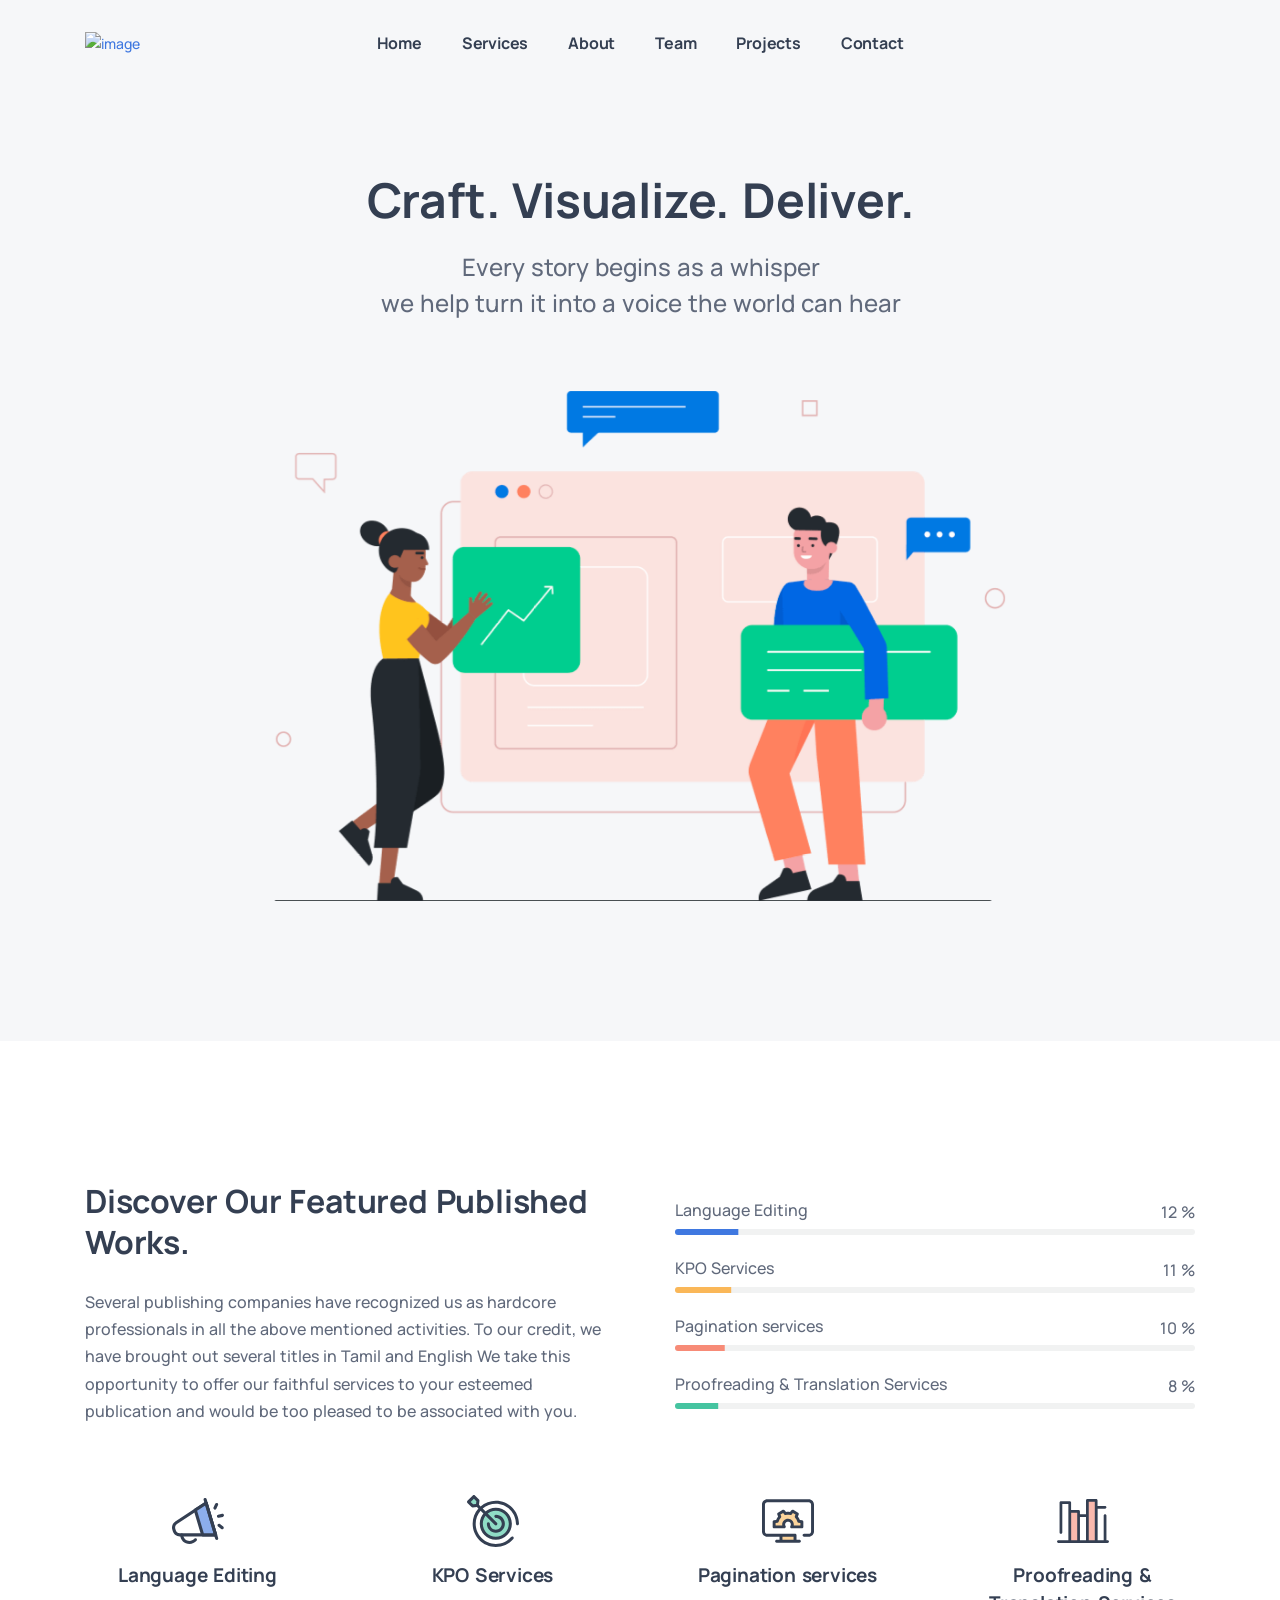
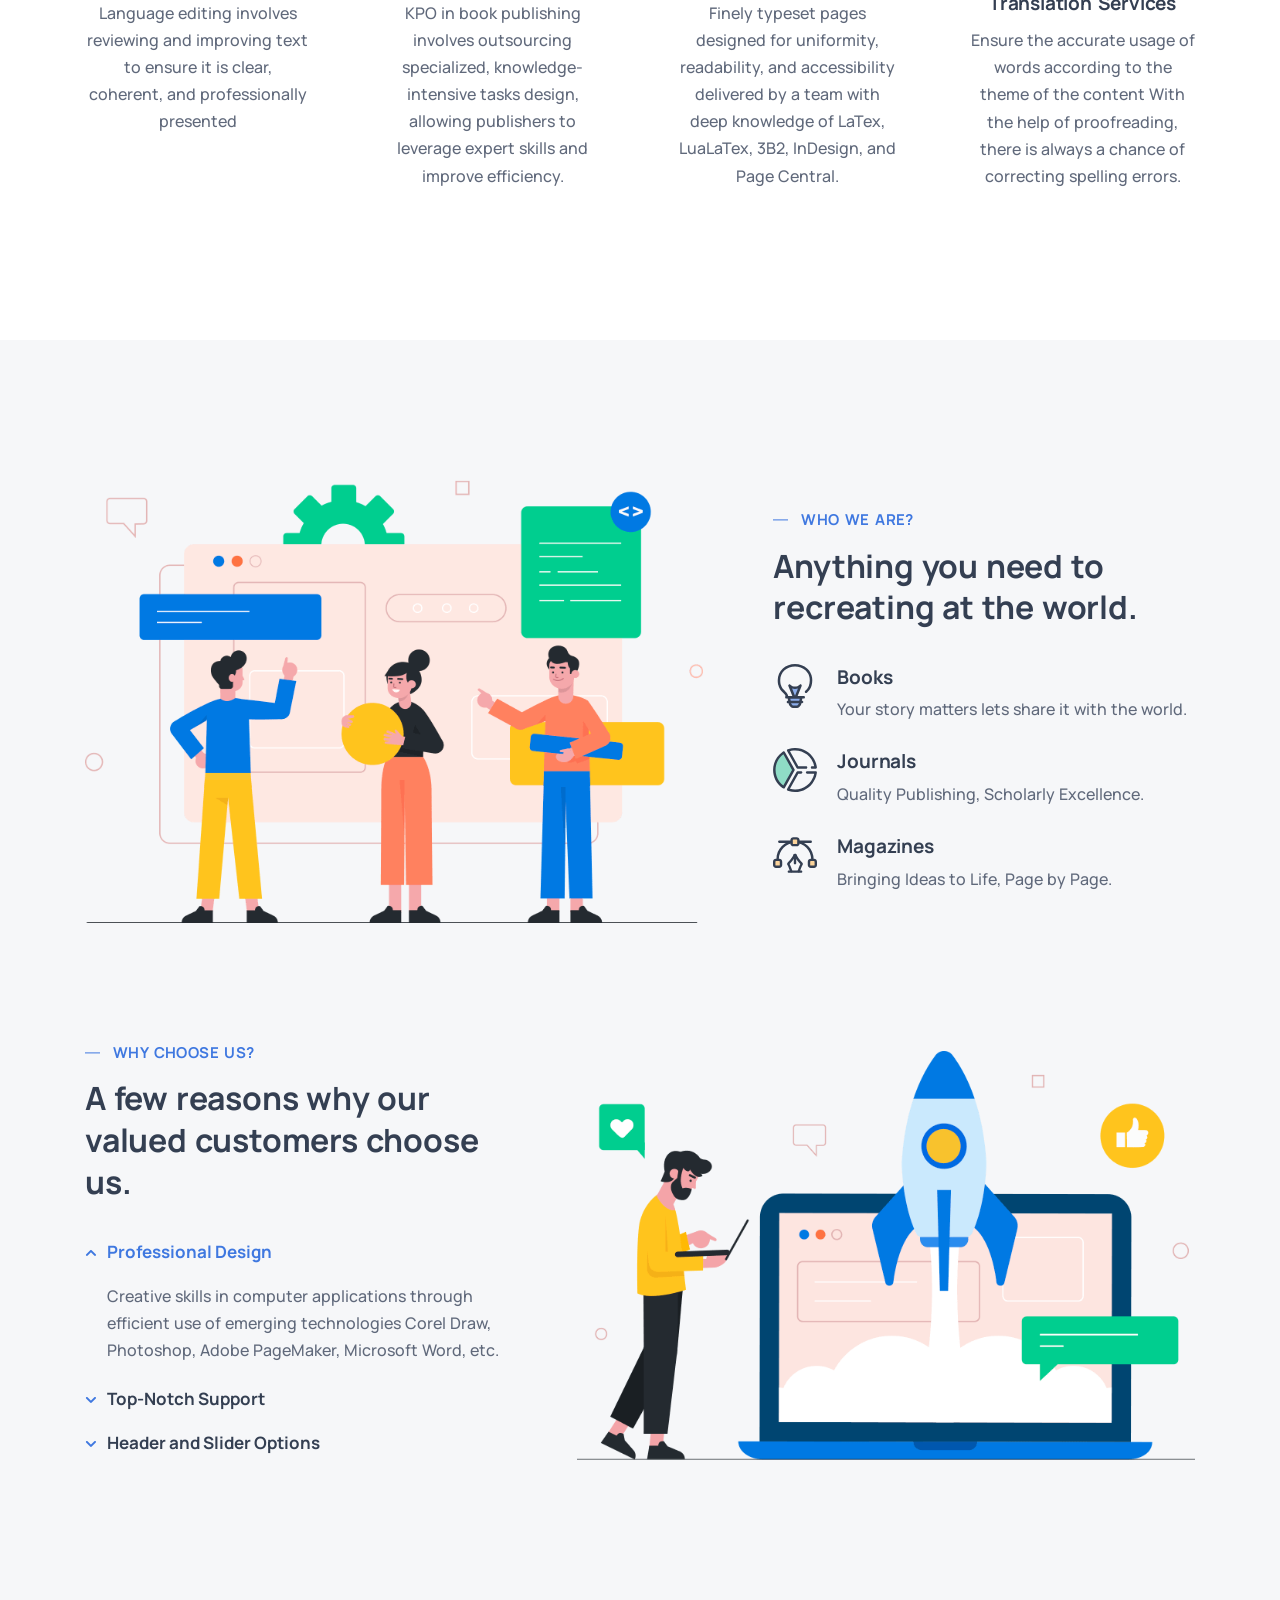
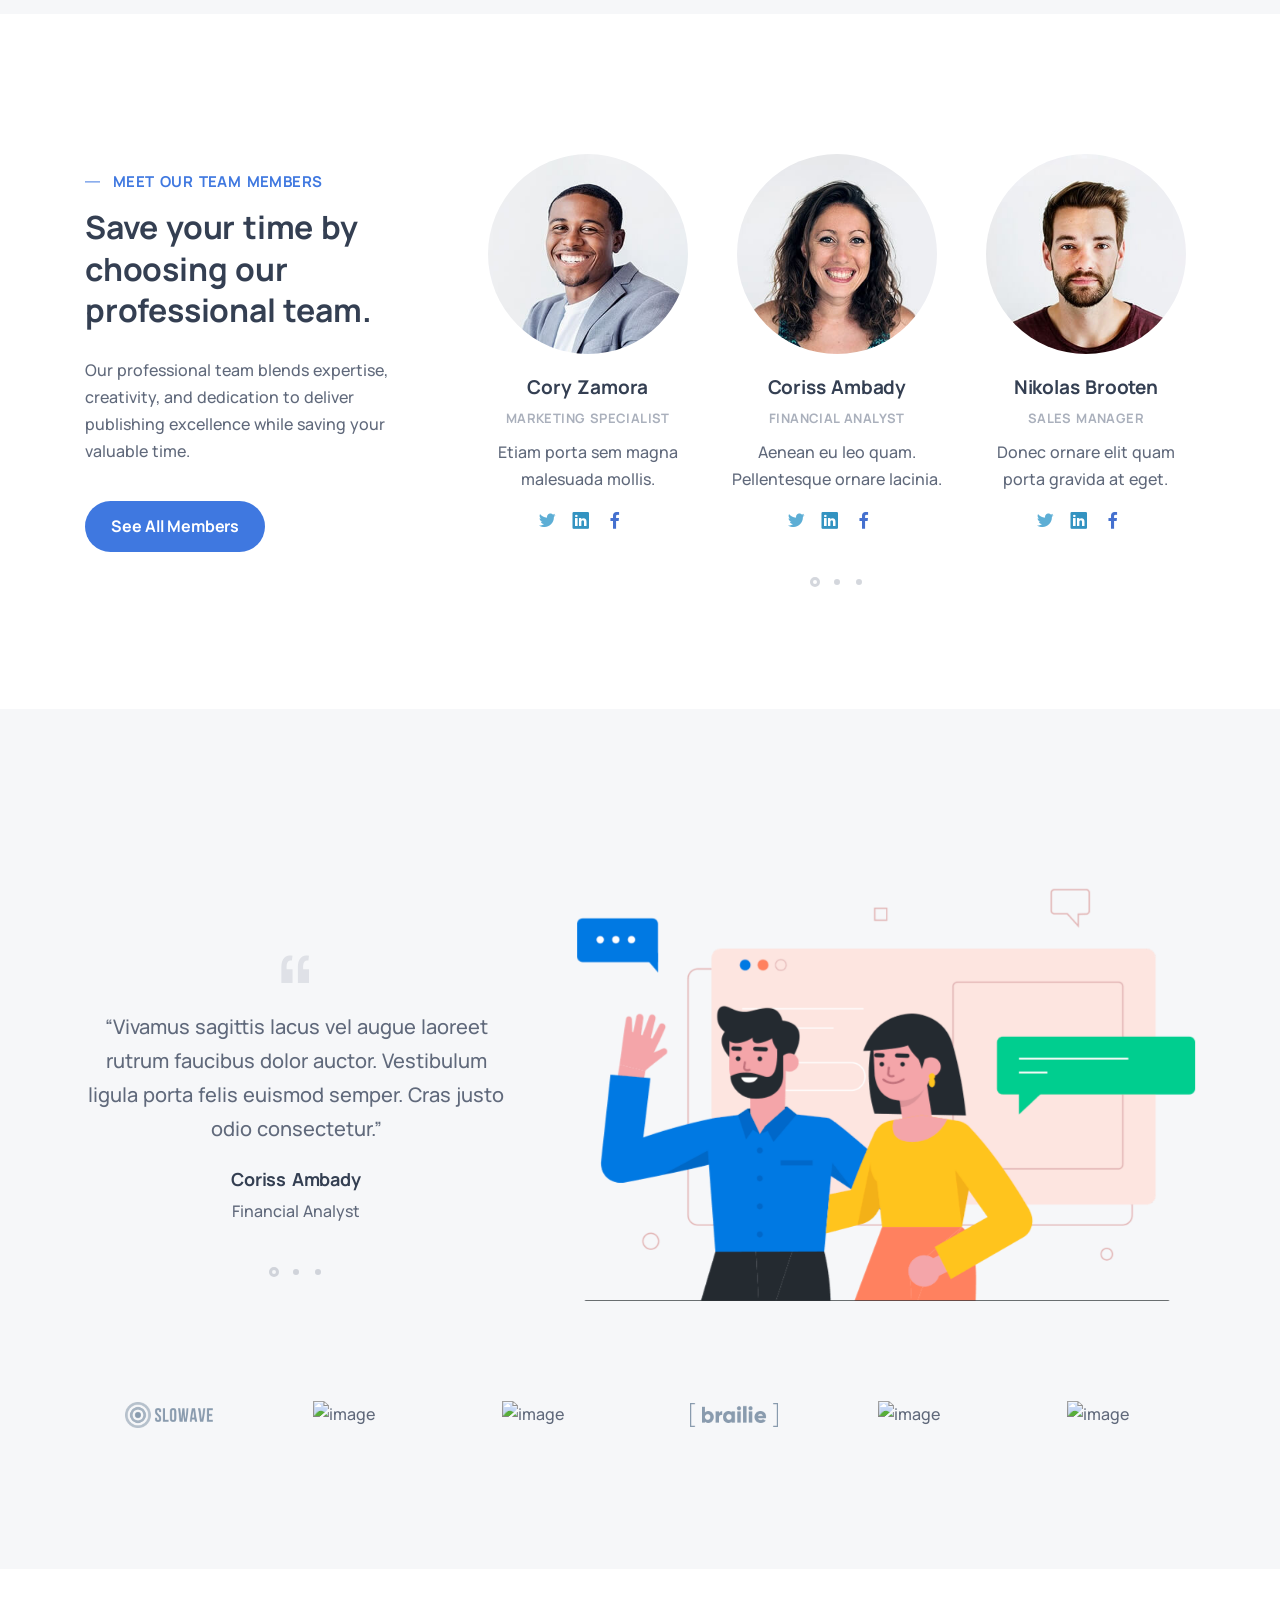
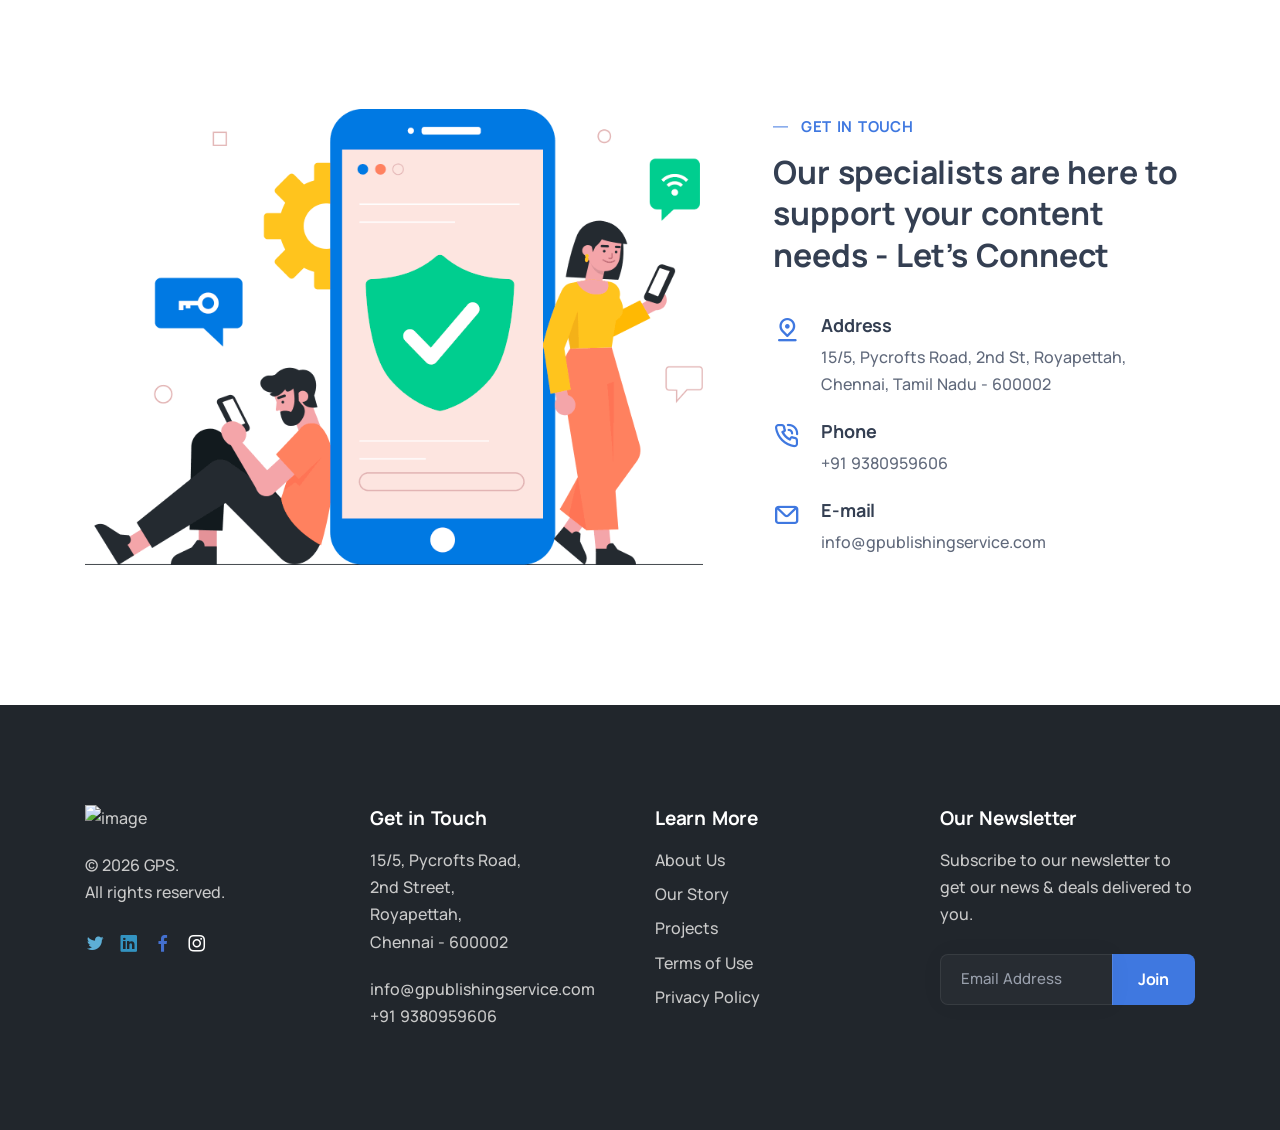
==== commit fe96ee73: "secondary update File: onepage.html --- a/file:///d%3A/Website_GPS_2/GPS/onepage.html +++ b/file:///" ====
--- a/onepage.html
+++ b/onepage.html
@@ -4,12 +4,14 @@
 <head>
   <meta charset="utf-8">
   <meta name="viewport" content="width=device-width, initial-scale=1.0">
-  <meta name="description" content="An impressive and flawless site template that includes various UI elements and countless features, attractive ready-made blocks and rich pages, basically everything you need to create a unique and professional website.">
-  <meta name="keywords" content="Tailwind CSS, business, corporate, creative, gulp, marketing, minimal, modern, multipurpose, one page, responsive, saas, sass, seo, startup, html5 template, site template">
+  <meta name="description"
+    content="An impressive and flawless site template that includes various UI elements and countless features, attractive ready-made blocks and rich pages, basically everything you need to create a unique and professional website.">
+  <meta name="keywords"
+    content="Tailwind CSS, business, corporate, creative, gulp, marketing, minimal, modern, multipurpose, one page, responsive, saas, sass, seo, startup, html5 template, site template">
   <meta name="author" content="elemis">
   <title>GPublishing Service</title>
   <link rel="shortcut icon" href="assets/img/favicon.png">
-	<link rel="stylesheet" type="text/css" href="assets/fonts/unicons/unicons.css">
+  <link rel="stylesheet" type="text/css" href="assets/fonts/unicons/unicons.css">
   <link rel="stylesheet" href="assets/css/plugins.css">
   <link rel="stylesheet" href="style.css">
 </head>
@@ -20,14 +22,16 @@
       <nav class="navbar navbar-expand-lg center-nav transparent navbar-light">
         <div class="container xl:!flex-row lg:!flex-row !flex-nowrap items-center">
           <div class="navbar-brand w-full">
-            <a href='https://sandbox-tailwind-template.netlify.app/'>
-              <img src="assets/img/logo.png" srcset="assets/img/logo@2x.png 2x" alt="image">
+            <!--<a href='https://sandbox-tailwind-template.netlify.app/'>-->
+            <img src="assets/img/logo.png" srcset="assets/img/logo@2x.png 2x" alt="image">
             </a>
           </div>
           <div class="navbar-collapse offcanvas offcanvas-nav offcanvas-start">
             <div class="offcanvas-header xl:!hidden lg:!hidden flex items-center justify-between flex-row p-6">
               <h3 class="!text-white xl:!text-[1.5rem] !text-[calc(1.275rem_+_0.3vw)] !mb-0">GPublishing Service</h3>
-              <button type="button" class="btn-close btn-close-white !mr-[-0.75rem] m-0 p-0 leading-none !text-[#343f52] transition-all duration-[0.2s] ease-in-out border-0 motion-reduce:transition-none before:text-[1.05rem] before:text-white before:content-['\ed3b'] before:w-[1.8rem] before:h-[1.8rem] before:leading-[1.8rem] before:shadow-none before:transition-[background] before:duration-[0.2s] before:ease-in-out before:!flex before:justify-center before:items-center before:m-0 before:p-0 before:rounded-[100%] hover:no-underline bg-inherit before:bg-[rgba(255,255,255,.08)] before:font-Unicons hover:before:bg-[rgba(0,0,0,.11)]  " data-bs-dismiss="offcanvas" aria-label="Close"></button>
+              <button type="button"
+                class="btn-close btn-close-white !mr-[-0.75rem] m-0 p-0 leading-none !text-[#343f52] transition-all duration-[0.2s] ease-in-out border-0 motion-reduce:transition-none before:text-[1.05rem] before:text-white before:content-['\ed3b'] before:w-[1.8rem] before:h-[1.8rem] before:leading-[1.8rem] before:shadow-none before:transition-[background] before:duration-[0.2s] before:ease-in-out before:!flex before:justify-center before:items-center before:m-0 before:p-0 before:rounded-[100%] hover:no-underline bg-inherit before:bg-[rgba(255,255,255,.08)] before:font-Unicons hover:before:bg-[rgba(0,0,0,.11)]  "
+                data-bs-dismiss="offcanvas" aria-label="Close"></button>
             </div>
             <div class="offcanvas-body xl:!ml-auto lg:!ml-auto flex  flex-col !h-full">
               <ul class="navbar-nav">
@@ -35,7 +39,7 @@
                 <li class="nav-item"><a class="nav-link scroll" href="#services">Services</a></li>
                 <li class="nav-item"><a class="nav-link scroll" href="#process">About</a></li>
                 <li class="nav-item"><a class="nav-link scroll" href="#about">Team</a></li>
-               <li class="nav-item"><a class="nav-link scroll" href="#testimonials">Testimonials</a></li>
+                <li class="nav-item"><a class="nav-link scroll" href="#testimonials">Projects</a></li>
                 <li class="nav-item"><a class="nav-link scroll" href="#contact">Contact</a></li>
               </ul>
               <!-- /.navbar-nav -->
@@ -44,11 +48,22 @@
                   <a href="mailto:first.last@email.com" class="link-inverse">info@gpublishingservice.com</a>
                   <br> +91 9380959606<br>
                   <nav class="nav social social-white !mt-4">
-                  <a class="!text-[#cacaca] text-[1rem] transition-all duration-[0.2s] ease-in-out translate-y-0 motion-reduce:transition-none hover:translate-y-[-0.15rem] m-[0_.7rem_0_0]" href="onepage.html#"><i class="uil uil-twitter before:content-['\ed59'] !text-white text-[1rem]"></i></a>
-                  <a class="!text-[#cacaca] text-[1rem] transition-all duration-[0.2s] ease-in-out translate-y-0 motion-reduce:transition-none hover:translate-y-[-0.15rem] m-[0_.7rem_0_0]" href="onepage.html#"><i class="uil uil-facebook-f before:content-['\eae2'] !text-white text-[1rem]"></i></a>
-                  <a class="!text-[#cacaca] text-[1rem] transition-all duration-[0.2s] ease-in-out translate-y-0 motion-reduce:transition-none hover:translate-y-[-0.15rem] m-[0_.7rem_0_0]" href="onepage.html#"><i class="uil uil-dribbble before:content-['\eaa2'] !text-white text-[1rem]"></i></a>
-                  <a class="!text-[#cacaca] text-[1rem] transition-all duration-[0.2s] ease-in-out translate-y-0 motion-reduce:transition-none hover:translate-y-[-0.15rem] m-[0_.7rem_0_0]" href="onepage.html#"><i class="uil uil-instagram before:content-['\eb9c'] !text-white text-[1rem]"></i></a>
-                  <a class="!text-[#cacaca] text-[1rem] transition-all duration-[0.2s] ease-in-out translate-y-0 motion-reduce:transition-none hover:translate-y-[-0.15rem] m-[0_.7rem_0_0]" href="onepage.html#"><i class="uil uil-youtube before:content-['\edb5'] !text-white text-[1rem]"></i></a>
+                    <a class="!text-[#cacaca] text-[1rem] transition-all duration-[0.2s] ease-in-out translate-y-0 motion-reduce:transition-none hover:translate-y-[-0.15rem] m-[0_.7rem_0_0]"
+                      href="onepage.html#"><i
+                        class="uil uil-twitter before:content-['\ed59'] !text-white text-[1rem]"></i></a>
+
+                    <a class="!text-[#cacaca] text-[1rem] transition-all duration-[0.2s] ease-in-out translate-y-0 motion-reduce:transition-none hover:translate-y-[-0.15rem] m-[0_.7rem_0_0]"
+                      href="onepage.html#"><i
+                        class="uil uil-youtube before:content-['\edb5'] !text-white text-[1rem]"></i></a>
+
+                    <a class="!text-[#cacaca] text-[1rem] transition-all duration-[0.2s] ease-in-out translate-y-0 motion-reduce:transition-none hover:translate-y-[-0.15rem] m-[0_.7rem_0_0]"
+                      href="onepage.html#"><i
+                        class="uil uil-facebook-f before:content-['\eae2'] !text-white text-[1rem]"></i></a>
+
+                    <a class="!text-[#cacaca] text-[1rem] transition-all duration-[0.2s] ease-in-out translate-y-0 motion-reduce:transition-none hover:translate-y-[-0.15rem] m-[0_.7rem_0_0]"
+                      href="onepage.html#"><i
+                        class="uil uil-instagram before:content-['\eb9c'] !text-white text-[1rem]"></i></a>
+
                   </nav>
                   <!-- /.social -->
                 </div>
@@ -86,18 +101,24 @@
     <!-- /header -->
     <section id="home">
       <div class="wrapper  bg-[rgba(246,247,249,1)] ">
-        <div class="container pt-10 xl:pt-[4.5rem] lg:pt-[4.5rem] md:pt-[4.5rem] pb-[4.5rem] xl:pb-28 lg:pb-28 md:pb-28 !text-center">
+        <div
+          class="container pt-10 xl:pt-[4.5rem] lg:pt-[4.5rem] md:pt-[4.5rem] pb-[4.5rem] xl:pb-28 lg:pb-28 md:pb-28 !text-center">
           <div class="flex flex-wrap mx-[-15px] !text-center">
-            <div class="xl:w-9/12 lg:w-9/12 xxl:w-7/12 w-full flex-[0_0_auto] !px-[15px] max-w-full !mx-auto" data-cues="zoomIn" data-group="welcome" data-interval="-200">
-              <h2 class="!text-[calc(1.365rem_+_1.38vw)] font-bold !leading-[1.2] xl:!text-[2.4rem] !mb-4">Read. Watch. Action.</h2>
-              <p class="lead !text-[1.2rem] leading-normal md:!px-5 lg:!px-5 xl:!px-20 xxl:!px-10">Every story begins as a whisper <br>we help turn it into a voice the world can hear</p>
+            <div class="xl:w-9/12 lg:w-9/12 xxl:w-7/12 w-full flex-[0_0_auto] !px-[15px] max-w-full !mx-auto"
+              data-cues="zoomIn" data-group="welcome" data-interval="-200">
+              <h2 class="!text-[calc(1.365rem_+_1.38vw)] font-bold !leading-[1.2] xl:!text-[2.4rem] !mb-4">Craft.
+                Visualize. Deliver.</h2>
+              <p class="lead !text-[1.2rem] leading-normal md:!px-5 lg:!px-5 xl:!px-20 xxl:!px-10">Every story begins as
+                a whisper <br>we help turn it into a voice the world can hear</p>
             </div>
             <!-- /column -->
           </div>
           <!-- /.row -->
           <div class="flex flex-wrap mx-[-15px] !text-center !mt-10">
-            <div class="md:w-10/12 xl:w-8/12 lg:w-8/12 w-full flex-[0_0_auto] !px-[15px] max-w-full xl:!ml-[16.66666667%] lg:!ml-[16.66666667%] md:!ml-[8.33333333%]">
-              <figure class="m-0 p-0"><img class="w-auto m-[0_auto]" src="assets/img/illustrations/i8.png" srcset="assets/img/illustrations/i8@2x.png 2x" alt="image"></figure>
+            <div
+              class="md:w-10/12 xl:w-8/12 lg:w-8/12 w-full flex-[0_0_auto] !px-[15px] max-w-full xl:!ml-[16.66666667%] lg:!ml-[16.66666667%] md:!ml-[8.33333333%]">
+              <figure class="m-0 p-0"><img class="w-auto m-[0_auto]" src="assets/img/illustrations/i8.png"
+                  srcset="assets/img/illustrations/i8@2x.png 2x" alt="image"></figure>
             </div>
             <!-- /column -->
           </div>
@@ -112,7 +133,8 @@
       <div class="wrapper !bg-[#ffffff] ">
         <div class="container py-[4.5rem] xl:!py-28 lg:!py-28 md:!py-28">
           <div class="flex flex-wrap mx-[-15px] xl:mx-[-35px] lg:mx-[-20px] !mt-[-30px] !mb-10 items-center">
-            <div class="xl:w-6/12 lg:w-6/12 w-full flex-[0_0_auto] xl:!px-[35px] lg:!px-[20px] !px-[15px] !mt-[30px] max-w-full xl:!order-2 lg:!order-2">
+            <div
+              class="xl:w-6/12 lg:w-6/12 w-full flex-[0_0_auto] xl:!px-[35px] lg:!px-[20px] !px-[15px] !mt-[30px] max-w-full xl:!order-2 lg:!order-2">
               <ul class="progress-list m-0 p-0 list-none">
                 <li class="!mb-4">
                   <p class="!mb-1">Language Editing </p>
@@ -134,39 +156,105 @@
               <!-- /.progress-list -->
             </div>
             <!--/column -->
-            <div class="xl:w-6/12 lg:w-6/12 w-full flex-[0_0_auto] xl:!px-[35px] lg:!px-[20px] !px-[15px] !mt-[30px] max-w-full">
-              <h3 class="!text-[calc(1.285rem_+_0.42vw)] font-bold xl:!text-[1.6rem] !leading-[1.3] !mb-5">Discover Our Featured Published Works.</h3>
-              <p>Several publishing companies have recognized us as hardcore professionals in all the above mentioned activities.  To our credit, we have brought out several titles in Tamil and English We take this opportunity to offer our faithful services to your esteemed publication and would be too pleased to be associated with you. </p>
+            <div
+              class="xl:w-6/12 lg:w-6/12 w-full flex-[0_0_auto] xl:!px-[35px] lg:!px-[20px] !px-[15px] !mt-[30px] max-w-full">
+              <h3 class="!text-[calc(1.285rem_+_0.42vw)] font-bold xl:!text-[1.6rem] !leading-[1.3] !mb-5">Discover Our
+                Featured Published Works.</h3>
+              <p>Several publishing companies have recognized us as hardcore professionals in all the above mentioned
+                activities. To our credit, we have brought out several titles in Tamil and English We take this
+                opportunity to offer our faithful services to your esteemed publication and would be too pleased to be
+                associated with you. </p>
             </div>
             <!--/column -->
           </div>
           <!--/.row -->
-        <div class="flex flex-wrap mx-[-15px] xl:mx-[-35px] lg:mx-[-20px] !mt-[-30px] xl:!mt-0 lg:!mt-0 md:!mt-0 !text-center">
-          <div class="md:w-6/12 lg:w-3/12 xl:w-3/12 w-full flex-[0_0_auto] !px-[15px] xl:!px-[35px] lg:!px-[20px] max-w-full max-md:!mt-[30px]">
-            <svg xmlns="http://www.w3.org/2000/svg" viewBox="0 0 409.6 362.5" data-inject-url="https://sandbox-tailwind-template.netlify.app/assets/img/icons/lineal/megaphone.svg" class="svg-inject icon-svg icon-svg-md !w-[2.6rem] !h-[2.6rem] text-[#3f78e0] text-blue !mb-3  m-[0_auto]"><path class="lineal-stroke" d="M343.4 302.9L61 302.5c-25.3-.2-47.5-16.8-54.8-40.9l-3.9-12.9c-7.1-24.2 2.5-50.3 23.5-64.2L262.1 29.8c5.7-3.7 13.3-2.1 17 3.6.7 1 1.2 2.1 1.5 3.2l74.3 249.8c2.4 6.4-.9 13.5-7.3 15.8-1.3.5-2.8.7-4.2.7zM261.8 59.4L39.3 205c-12 7.9-17.4 22.8-13.4 36.6l3.8 12.9c4.2 13.8 16.8 23.3 31.2 23.4l265.8.4-64.9-218.9z"></path><path class="lineal-stroke" d="M138 362.5c-40.4 0-72.8-31.1-73.6-70.8 0-6.8 5.5-12.3 12.3-12.3 6.6 0 12.1 5.2 12.3 11.8.6 26.2 22.1 46.7 49 46.7 14.2 0 27.7-6.2 37-16.9 4.5-5.1 12.2-5.7 17.4-1.2 5.1 4.5 5.7 12.2 1.2 17.4-14 16.1-34.3 25.3-55.6 25.3z"></path><path class="lineal-fill" d="M183.4 96l57.8 194.5 102.1.1-74.5-250.5L183.4 96z"></path><path class="lineal-stroke" d="M343.4 302.9l-102.1-.1c-5.4 0-10.2-3.6-11.8-8.8L171.6 99.5c-1.6-5.2.5-10.8 5.1-13.8l85.4-55.9c5.7-3.7 13.3-2.1 17 3.6.7 1 1.2 2.1 1.5 3.2l74.5 250.6c1.9 6.5-1.8 13.4-8.3 15.3-1.1.2-2.3.4-3.4.4zm-92.9-24.7l76.4.1-65.1-218.9-63.9 41.8 52.6 177z"></path><path class="lineal-stroke" d="M351.8 330.6c-5.4 0-10.2-3.6-11.8-8.8l-91-306c-2.1-6.5 1.3-13.4 7.8-15.6 6.5-2.1 13.4 1.3 15.6 7.8.1.3.2.5.2.8l91 305.9c1.9 6.5-1.8 13.4-8.3 15.3-1.1.4-2.3.6-3.5.6zM338 91.7c-6.8 0-12.3-5.5-12.3-12.3 0-1.8.4-3.6 1.2-5.3l13.4-28.5c2.9-6.2 10.2-8.8 16.4-5.9 6.2 2.9 8.8 10.2 5.9 16.4l-13.4 28.5c-2.1 4.3-6.4 7.1-11.2 7.1zm28.2 64.9c-6.8 0-12.3-5.5-12.3-12.3 0-5.7 3.9-10.6 9.4-12l31.1-7.5c6.6-1.5 13.2 2.6 14.7 9.3 1.5 6.5-2.5 13-9 14.7l-31.2 7.4c-.8.3-1.8.4-2.7.4zm29.1 90c-2.7 0-5.4-.9-7.5-2.6l-24.9-19.4c-5.4-4.2-6.3-11.9-2.2-17.3s11.9-6.3 17.3-2.2l24.9 19.4c5.4 4.2 6.3 11.9 2.1 17.3-2.3 3-5.9 4.7-9.7 4.8z"></path></svg>
-            <h4>Language Editing</h4>
-            <p class="!mb-2">Language editing involves reviewing and improving text to ensure it is clear, coherent, and professionally presented</p>
-          </div>
-          <!--/column -->
-          <div class="md:w-6/12 lg:w-3/12 xl:w-3/12 w-full flex-[0_0_auto] !px-[15px] xl:!px-[35px] lg:!px-[20px] max-w-full max-md:!mt-[30px]">
-            <svg xmlns="http://www.w3.org/2000/svg" viewBox="0 0 512 512" data-inject-url="https://sandbox-tailwind-template.netlify.app/assets/img/icons/lineal/target.svg" class="svg-inject icon-svg icon-svg-md !w-[2.6rem] !h-[2.6rem] text-[#45c4a0] text-green !mb-3 m-[0_auto]"><circle class="lineal-fill" cx="283.8" cy="283.8" r="143"></circle><path class="lineal-stroke" d="M283.8 441.8c-87.1 0-158-70.9-158-158s70.9-158 158-158 158 70.9 158 158-70.9 158-158 158zm0-286.1c-70.7 0-128.1 57.3-128.1 128.1S213 411.9 283.8 411.9s128.1-57.3 128.1-128.1c-.1-70.7-57.4-128-128.1-128.1z"></path><path class="lineal-fill" d="M283.8 210.5c40.5 0 73.3 32.8 73.3 73.3s-32.8 73.3-73.3 73.3-73.3-32.8-73.3-73.3"></path><path class="lineal-stroke" d="M283.8 372.1c-48.7-.1-88.2-39.5-88.2-88.3.2-8.2 7.1-14.8 15.3-14.5 7.9.2 14.3 6.6 14.5 14.5 0 32.2 26.1 58.4 58.4 58.4s58.4-26.1 58.4-58.4-26.1-58.4-58.4-58.4c-8.2-.2-14.8-7.1-14.5-15.3.2-7.9 6.6-14.3 14.5-14.5 48.7-.5 88.7 38.6 89.2 87.3s-38.6 88.7-87.3 89.2h-1.9z"></path><path class="lineal-fill" d="M107.9 55.1l-5.3 47.5-47.5 5.3-40.2-40.1 52.9-52.9z"></path><path class="lineal-stroke" d="M283.8 55.7c-55.3 0-108.8 20.1-150.4 56.7l-15.2-15.2 4.5-40.4c.5-4.5-1.1-9-4.3-12.2L78.3 4.4c-5.8-5.8-15.3-5.8-21.1 0L4.4 57.2c-5.8 5.8-5.8 15.3 0 21.1l40.1 40.1c2.8 2.8 6.6 4.4 10.6 4.4.5 0 1.1 0 1.6-.1l40.4-4.5 15.2 15.2c-36.6 41.5-56.7 95-56.7 150.4C55.7 409.6 158 512 283.8 512c66.2 0 129.1-28.7 172.4-78.7 5.6-6.1 5.1-15.6-1-21.1s-15.6-5.1-21.1 1l-.5.5c-37.7 43.4-92.3 68.4-149.8 68.4-109.3 0-198.3-89-198.3-198.3 0-47.4 17-93.3 48-129.2l140.2 140.2c5.8 5.8 15.3 5.8 21.1 0s5.8-15.3 0-21.1L154.6 133.5c35.9-31 81.8-48 129.2-48 109.4 0 198.3 89 198.3 198.3 0 8.3 6.7 14.9 14.9 14.9s14.9-6.7 14.9-14.9C512 158 409.6 55.7 283.8 55.7zM36.1 67.8l31.7-31.7 24.5 24.5-3.2 28.5-28.5 3.2-24.5-24.5z"></path></svg>
-            <h4>KPO Services</h4>
-            <p class="!mb-2">KPO in book publishing involves outsourcing specialized, knowledge-intensive tasks design, allowing publishers to leverage expert skills and improve efficiency.</p>
-          </div>
-          <!--/column -->
-          <div class="md:w-6/12 lg:w-3/12 xl:w-3/12 w-full flex-[0_0_auto] !px-[15px] xl:!px-[35px] lg:!px-[20px] max-w-full max-md:!mt-[30px]">
-            <svg xmlns="http://www.w3.org/2000/svg" viewBox="0 0 512 427.5" data-inject-url="https://sandbox-tailwind-template.netlify.app/assets/img/icons/lineal/settings-3.svg" class="svg-inject icon-svg icon-svg-md !w-[2.6rem] !h-[2.6rem] text-[#fab758] text-yellow !mb-3  m-[0_auto]"><path class="lineal-fill" d="M186.9 353.4h138.3V413H186.9z"></path><path class="lineal-stroke" d="M460.2 0H51.8C23.2 0 0 23.2 0 51.7v264.4c0 28.6 23.2 51.7 51.8 51.8h120.6v30.7h-28.8c-8 0-14.5 6.5-14.5 14.5s6.5 14.5 14.5 14.5h224.9c8 0 14.5-6.5 14.5-14.5s-6.5-14.5-14.5-14.5h-28.8v-41.9c.3-1.2.4-2.4.4-3.6-.2-8-6.9-14.3-14.8-14.1H51.8C39.2 339 29 328.8 29 316.2V51.7c0-12.6 10.2-22.8 22.8-22.8h408.5c12.6 0 22.8 10.2 22.8 22.8v264.4c0 12.6-10.2 22.8-22.8 22.8h-46.7c-8 .2-14.3 6.9-14.1 14.8.2 8 6.9 14.3 14.8 14.1h45.9c28.6 0 51.7-23.2 51.8-51.7V51.7C512 23.2 488.8 0 460.2 0zM310.7 367.9v30.7H201.3v-30.7h109.4z"></path><path class="lineal-fill" d="M220.1 271.6c-12.7-19.8-6.9-46.3 12.9-59s46.3-6.9 59 12.9c9 14 9 32 0 46.1h100.6v-50.3l-30.4-4.9c-4.9-16.3-13.6-31.3-25.3-43.7l11-28.7-47.3-27.3-19.4 23.8c-16.6-3.9-33.9-3.9-50.5 0l-19.4-23.8-47.2 27.3 11 28.7c-11.7 12.4-20.3 27.4-25.3 43.7l-30.3 4.9v50.3h100.6z"></path><path class="lineal-stroke" d="M392.5 286.1H291.9c-8 0-14.5-6.5-14.5-14.5 0-2.8.8-5.5 2.3-7.8 8.4-13.1 4.6-30.6-8.6-39-13.1-8.4-30.6-4.6-39 8.6-5.9 9.3-5.9 21.1 0 30.4 4.3 6.7 2.4 15.7-4.3 20-2.3 1.5-5.1 2.3-7.8 2.3H119.4c-8 0-14.5-6.5-14.4-14.5v-50.3c0-7.1 5.2-13.1 12.2-14.3l21.8-3.5c4.7-12.2 11.3-23.6 19.5-33.7l-7.9-20.6c-2.5-6.6.1-14.1 6.3-17.7l47.3-27.3c6.2-3.5 14-2.1 18.5 3.4l13.9 17.1c12.9-2 26.1-2 39 0l13.9-17.1c4.5-5.5 12.3-7 18.5-3.4l47.3 27.3c6.2 3.6 8.8 11.1 6.3 17.7l-7.9 20.6c8.2 10.2 14.7 21.5 19.4 33.7l21.8 3.5c7 1.1 12.2 7.2 12.2 14.3v50.3c-.1 8-6.6 14.5-14.6 14.5zm-80-29h65.6v-23.5l-18.2-2.9c-5.5-.9-10-4.8-11.6-10.1-4.3-14.2-11.9-27.2-22-38-3.8-4-5-9.9-3-15.1l6.6-17.2-25.9-15-11.6 14.3c-3.5 4.3-9.1 6.2-14.5 5-14.5-3.3-29.5-3.3-43.9 0-5.4 1.2-11-.7-14.5-5l-11.6-14.3-25.9 15 6.6 17.2c2 5.2.8 11-3 15.1-10.1 10.8-17.7 23.8-22 38-1.6 5.3-6.1 9.2-11.6 10.1l-18.2 2.9v23.5h65.6c-.4-2.8-.6-5.7-.6-8.6.4-31.6 26.3-56.8 57.9-56.4 31 .4 56 25.4 56.4 56.4 0 2.9-.2 5.8-.6 8.6z"></path></svg>
-            <h4>Pagination services</h4>
-            <p class="!mb-2">Finely typeset pages designed for uniformity, readability, and accessibility delivered by a team with deep knowledge of LaTex, LuaLaTex, 3B2, InDesign, and Page Central.</p>
-          </div>
-          <!--/column -->
-          <div class="md:w-6/12 lg:w-3/12 xl:w-3/12 w-full flex-[0_0_auto] !px-[15px] xl:!px-[35px] lg:!px-[20px] max-w-full max-md:!mt-[30px]">
-            <svg xmlns="http://www.w3.org/2000/svg" viewBox="0 0 512 431.2" data-inject-url="https://sandbox-tailwind-template.netlify.app/assets/img/icons/lineal/bar-chart.svg" class="svg-inject icon-svg icon-svg-md !w-[2.6rem] !h-[2.6rem] text-[#f78b77] text-orange !mb-3 m-[0_auto]"><path class="lineal-fill" d="M125.8 121.3h86.6v296.4h-86.6zM299 13.5h86.6v404.2H299z"></path><path class="lineal-stroke" d="M498.5 404.2h-11.8V161.7c0-7.5-6-13.5-13.5-13.5s-13.5 6-13.5 13.5v242.5h-59.6V94.3h73.1c7.4 0 13.5-6 13.5-13.5s-6-13.5-13.5-13.5h-74.1V13.5c0-7.4-6-13.5-13.5-13.5H299c-7.4 0-13.5 6-13.5 13.5v134.8h-59.7v-27c0-7.4-6-13.5-13.5-13.5h-73.6V33.7c0-7.4-6-13.5-13.5-13.5H38.7c-7.4 0-13.5 6-13.5 13.5v294.4c0 7.5 6 13.5 13.5 13.5s13.5-6 13.5-13.5V47.2h59.7v357.1H13.5c-7.4.2-13.3 6.4-13.1 13.8.2 7.2 6 12.9 13.1 13.1h485.1c7.4-.2 13.3-6.4 13.1-13.8-.3-7.2-6-13-13.2-13.2zM139.3 134.7H199v269.5h-59.7V134.7zm86.6 40.5h59.7v229h-59.7v-229zm86.6 229V27h59.7v377.2h-59.7z"></path></svg>
-            <h4>Proofreading & Translation Services</h4>
-            <p class="!mb-2">Ensure the accurate usage of words according to the theme of the content With the help of proofreading, there is always a chance of correcting spelling errors.</p>
-          </div>
-          <!--/column -->
-        </div>
+          <div
+            class="flex flex-wrap mx-[-15px] xl:mx-[-35px] lg:mx-[-20px] !mt-[-30px] xl:!mt-0 lg:!mt-0 md:!mt-0 !text-center">
+            <div
+              class="md:w-6/12 lg:w-3/12 xl:w-3/12 w-full flex-[0_0_auto] !px-[15px] xl:!px-[35px] lg:!px-[20px] max-w-full max-md:!mt-[30px]">
+              <svg xmlns="http://www.w3.org/2000/svg" viewBox="0 0 409.6 362.5"
+                data-inject-url="https://sandbox-tailwind-template.netlify.app/assets/img/icons/lineal/megaphone.svg"
+                class="svg-inject icon-svg icon-svg-md !w-[2.6rem] !h-[2.6rem] text-[#3f78e0] text-blue !mb-3  m-[0_auto]">
+                <path class="lineal-stroke"
+                  d="M343.4 302.9L61 302.5c-25.3-.2-47.5-16.8-54.8-40.9l-3.9-12.9c-7.1-24.2 2.5-50.3 23.5-64.2L262.1 29.8c5.7-3.7 13.3-2.1 17 3.6.7 1 1.2 2.1 1.5 3.2l74.3 249.8c2.4 6.4-.9 13.5-7.3 15.8-1.3.5-2.8.7-4.2.7zM261.8 59.4L39.3 205c-12 7.9-17.4 22.8-13.4 36.6l3.8 12.9c4.2 13.8 16.8 23.3 31.2 23.4l265.8.4-64.9-218.9z">
+                </path>
+                <path class="lineal-stroke"
+                  d="M138 362.5c-40.4 0-72.8-31.1-73.6-70.8 0-6.8 5.5-12.3 12.3-12.3 6.6 0 12.1 5.2 12.3 11.8.6 26.2 22.1 46.7 49 46.7 14.2 0 27.7-6.2 37-16.9 4.5-5.1 12.2-5.7 17.4-1.2 5.1 4.5 5.7 12.2 1.2 17.4-14 16.1-34.3 25.3-55.6 25.3z">
+                </path>
+                <path class="lineal-fill" d="M183.4 96l57.8 194.5 102.1.1-74.5-250.5L183.4 96z"></path>
+                <path class="lineal-stroke"
+                  d="M343.4 302.9l-102.1-.1c-5.4 0-10.2-3.6-11.8-8.8L171.6 99.5c-1.6-5.2.5-10.8 5.1-13.8l85.4-55.9c5.7-3.7 13.3-2.1 17 3.6.7 1 1.2 2.1 1.5 3.2l74.5 250.6c1.9 6.5-1.8 13.4-8.3 15.3-1.1.2-2.3.4-3.4.4zm-92.9-24.7l76.4.1-65.1-218.9-63.9 41.8 52.6 177z">
+                </path>
+                <path class="lineal-stroke"
+                  d="M351.8 330.6c-5.4 0-10.2-3.6-11.8-8.8l-91-306c-2.1-6.5 1.3-13.4 7.8-15.6 6.5-2.1 13.4 1.3 15.6 7.8.1.3.2.5.2.8l91 305.9c1.9 6.5-1.8 13.4-8.3 15.3-1.1.4-2.3.6-3.5.6zM338 91.7c-6.8 0-12.3-5.5-12.3-12.3 0-1.8.4-3.6 1.2-5.3l13.4-28.5c2.9-6.2 10.2-8.8 16.4-5.9 6.2 2.9 8.8 10.2 5.9 16.4l-13.4 28.5c-2.1 4.3-6.4 7.1-11.2 7.1zm28.2 64.9c-6.8 0-12.3-5.5-12.3-12.3 0-5.7 3.9-10.6 9.4-12l31.1-7.5c6.6-1.5 13.2 2.6 14.7 9.3 1.5 6.5-2.5 13-9 14.7l-31.2 7.4c-.8.3-1.8.4-2.7.4zm29.1 90c-2.7 0-5.4-.9-7.5-2.6l-24.9-19.4c-5.4-4.2-6.3-11.9-2.2-17.3s11.9-6.3 17.3-2.2l24.9 19.4c5.4 4.2 6.3 11.9 2.1 17.3-2.3 3-5.9 4.7-9.7 4.8z">
+                </path>
+              </svg>
+              <h4>Language Editing</h4>
+              <p class="!mb-2">Language editing involves reviewing and improving text to ensure it is clear, coherent,
+                and professionally presented</p>
+            </div>
+            <!--/column -->
+            <div
+              class="md:w-6/12 lg:w-3/12 xl:w-3/12 w-full flex-[0_0_auto] !px-[15px] xl:!px-[35px] lg:!px-[20px] max-w-full max-md:!mt-[30px]">
+              <svg xmlns="http://www.w3.org/2000/svg" viewBox="0 0 512 512"
+                data-inject-url="https://sandbox-tailwind-template.netlify.app/assets/img/icons/lineal/target.svg"
+                class="svg-inject icon-svg icon-svg-md !w-[2.6rem] !h-[2.6rem] text-[#45c4a0] text-green !mb-3 m-[0_auto]">
+                <circle class="lineal-fill" cx="283.8" cy="283.8" r="143"></circle>
+                <path class="lineal-stroke"
+                  d="M283.8 441.8c-87.1 0-158-70.9-158-158s70.9-158 158-158 158 70.9 158 158-70.9 158-158 158zm0-286.1c-70.7 0-128.1 57.3-128.1 128.1S213 411.9 283.8 411.9s128.1-57.3 128.1-128.1c-.1-70.7-57.4-128-128.1-128.1z">
+                </path>
+                <path class="lineal-fill"
+                  d="M283.8 210.5c40.5 0 73.3 32.8 73.3 73.3s-32.8 73.3-73.3 73.3-73.3-32.8-73.3-73.3"></path>
+                <path class="lineal-stroke"
+                  d="M283.8 372.1c-48.7-.1-88.2-39.5-88.2-88.3.2-8.2 7.1-14.8 15.3-14.5 7.9.2 14.3 6.6 14.5 14.5 0 32.2 26.1 58.4 58.4 58.4s58.4-26.1 58.4-58.4-26.1-58.4-58.4-58.4c-8.2-.2-14.8-7.1-14.5-15.3.2-7.9 6.6-14.3 14.5-14.5 48.7-.5 88.7 38.6 89.2 87.3s-38.6 88.7-87.3 89.2h-1.9z">
+                </path>
+                <path class="lineal-fill" d="M107.9 55.1l-5.3 47.5-47.5 5.3-40.2-40.1 52.9-52.9z"></path>
+                <path class="lineal-stroke"
+                  d="M283.8 55.7c-55.3 0-108.8 20.1-150.4 56.7l-15.2-15.2 4.5-40.4c.5-4.5-1.1-9-4.3-12.2L78.3 4.4c-5.8-5.8-15.3-5.8-21.1 0L4.4 57.2c-5.8 5.8-5.8 15.3 0 21.1l40.1 40.1c2.8 2.8 6.6 4.4 10.6 4.4.5 0 1.1 0 1.6-.1l40.4-4.5 15.2 15.2c-36.6 41.5-56.7 95-56.7 150.4C55.7 409.6 158 512 283.8 512c66.2 0 129.1-28.7 172.4-78.7 5.6-6.1 5.1-15.6-1-21.1s-15.6-5.1-21.1 1l-.5.5c-37.7 43.4-92.3 68.4-149.8 68.4-109.3 0-198.3-89-198.3-198.3 0-47.4 17-93.3 48-129.2l140.2 140.2c5.8 5.8 15.3 5.8 21.1 0s5.8-15.3 0-21.1L154.6 133.5c35.9-31 81.8-48 129.2-48 109.4 0 198.3 89 198.3 198.3 0 8.3 6.7 14.9 14.9 14.9s14.9-6.7 14.9-14.9C512 158 409.6 55.7 283.8 55.7zM36.1 67.8l31.7-31.7 24.5 24.5-3.2 28.5-28.5 3.2-24.5-24.5z">
+                </path>
+              </svg>
+              <h4>KPO Services</h4>
+              <p class="!mb-2">KPO in book publishing involves outsourcing specialized, knowledge-intensive tasks
+                design, allowing publishers to leverage expert skills and improve efficiency.</p>
+            </div>
+            <!--/column -->
+            <div
+              class="md:w-6/12 lg:w-3/12 xl:w-3/12 w-full flex-[0_0_auto] !px-[15px] xl:!px-[35px] lg:!px-[20px] max-w-full max-md:!mt-[30px]">
+              <svg xmlns="http://www.w3.org/2000/svg" viewBox="0 0 512 427.5"
+                data-inject-url="https://sandbox-tailwind-template.netlify.app/assets/img/icons/lineal/settings-3.svg"
+                class="svg-inject icon-svg icon-svg-md !w-[2.6rem] !h-[2.6rem] text-[#fab758] text-yellow !mb-3  m-[0_auto]">
+                <path class="lineal-fill" d="M186.9 353.4h138.3V413H186.9z"></path>
+                <path class="lineal-stroke"
+                  d="M460.2 0H51.8C23.2 0 0 23.2 0 51.7v264.4c0 28.6 23.2 51.7 51.8 51.8h120.6v30.7h-28.8c-8 0-14.5 6.5-14.5 14.5s6.5 14.5 14.5 14.5h224.9c8 0 14.5-6.5 14.5-14.5s-6.5-14.5-14.5-14.5h-28.8v-41.9c.3-1.2.4-2.4.4-3.6-.2-8-6.9-14.3-14.8-14.1H51.8C39.2 339 29 328.8 29 316.2V51.7c0-12.6 10.2-22.8 22.8-22.8h408.5c12.6 0 22.8 10.2 22.8 22.8v264.4c0 12.6-10.2 22.8-22.8 22.8h-46.7c-8 .2-14.3 6.9-14.1 14.8.2 8 6.9 14.3 14.8 14.1h45.9c28.6 0 51.7-23.2 51.8-51.7V51.7C512 23.2 488.8 0 460.2 0zM310.7 367.9v30.7H201.3v-30.7h109.4z">
+                </path>
+                <path class="lineal-fill"
+                  d="M220.1 271.6c-12.7-19.8-6.9-46.3 12.9-59s46.3-6.9 59 12.9c9 14 9 32 0 46.1h100.6v-50.3l-30.4-4.9c-4.9-16.3-13.6-31.3-25.3-43.7l11-28.7-47.3-27.3-19.4 23.8c-16.6-3.9-33.9-3.9-50.5 0l-19.4-23.8-47.2 27.3 11 28.7c-11.7 12.4-20.3 27.4-25.3 43.7l-30.3 4.9v50.3h100.6z">
+                </path>
+                <path class="lineal-stroke"
+                  d="M392.5 286.1H291.9c-8 0-14.5-6.5-14.5-14.5 0-2.8.8-5.5 2.3-7.8 8.4-13.1 4.6-30.6-8.6-39-13.1-8.4-30.6-4.6-39 8.6-5.9 9.3-5.9 21.1 0 30.4 4.3 6.7 2.4 15.7-4.3 20-2.3 1.5-5.1 2.3-7.8 2.3H119.4c-8 0-14.5-6.5-14.4-14.5v-50.3c0-7.1 5.2-13.1 12.2-14.3l21.8-3.5c4.7-12.2 11.3-23.6 19.5-33.7l-7.9-20.6c-2.5-6.6.1-14.1 6.3-17.7l47.3-27.3c6.2-3.5 14-2.1 18.5 3.4l13.9 17.1c12.9-2 26.1-2 39 0l13.9-17.1c4.5-5.5 12.3-7 18.5-3.4l47.3 27.3c6.2 3.6 8.8 11.1 6.3 17.7l-7.9 20.6c8.2 10.2 14.7 21.5 19.4 33.7l21.8 3.5c7 1.1 12.2 7.2 12.2 14.3v50.3c-.1 8-6.6 14.5-14.6 14.5zm-80-29h65.6v-23.5l-18.2-2.9c-5.5-.9-10-4.8-11.6-10.1-4.3-14.2-11.9-27.2-22-38-3.8-4-5-9.9-3-15.1l6.6-17.2-25.9-15-11.6 14.3c-3.5 4.3-9.1 6.2-14.5 5-14.5-3.3-29.5-3.3-43.9 0-5.4 1.2-11-.7-14.5-5l-11.6-14.3-25.9 15 6.6 17.2c2 5.2.8 11-3 15.1-10.1 10.8-17.7 23.8-22 38-1.6 5.3-6.1 9.2-11.6 10.1l-18.2 2.9v23.5h65.6c-.4-2.8-.6-5.7-.6-8.6.4-31.6 26.3-56.8 57.9-56.4 31 .4 56 25.4 56.4 56.4 0 2.9-.2 5.8-.6 8.6z">
+                </path>
+              </svg>
+              <h4>Pagination services</h4>
+              <p class="!mb-2">Finely typeset pages designed for uniformity, readability, and accessibility delivered by
+                a team with deep knowledge of LaTex, LuaLaTex, 3B2, InDesign, and Page Central.</p>
+            </div>
+            <!--/column -->
+            <div
+              class="md:w-6/12 lg:w-3/12 xl:w-3/12 w-full flex-[0_0_auto] !px-[15px] xl:!px-[35px] lg:!px-[20px] max-w-full max-md:!mt-[30px]">
+              <svg xmlns="http://www.w3.org/2000/svg" viewBox="0 0 512 431.2"
+                data-inject-url="https://sandbox-tailwind-template.netlify.app/assets/img/icons/lineal/bar-chart.svg"
+                class="svg-inject icon-svg icon-svg-md !w-[2.6rem] !h-[2.6rem] text-[#f78b77] text-orange !mb-3 m-[0_auto]">
+                <path class="lineal-fill" d="M125.8 121.3h86.6v296.4h-86.6zM299 13.5h86.6v404.2H299z"></path>
+                <path class="lineal-stroke"
+                  d="M498.5 404.2h-11.8V161.7c0-7.5-6-13.5-13.5-13.5s-13.5 6-13.5 13.5v242.5h-59.6V94.3h73.1c7.4 0 13.5-6 13.5-13.5s-6-13.5-13.5-13.5h-74.1V13.5c0-7.4-6-13.5-13.5-13.5H299c-7.4 0-13.5 6-13.5 13.5v134.8h-59.7v-27c0-7.4-6-13.5-13.5-13.5h-73.6V33.7c0-7.4-6-13.5-13.5-13.5H38.7c-7.4 0-13.5 6-13.5 13.5v294.4c0 7.5 6 13.5 13.5 13.5s13.5-6 13.5-13.5V47.2h59.7v357.1H13.5c-7.4.2-13.3 6.4-13.1 13.8.2 7.2 6 12.9 13.1 13.1h485.1c7.4-.2 13.3-6.4 13.1-13.8-.3-7.2-6-13-13.2-13.2zM139.3 134.7H199v269.5h-59.7V134.7zm86.6 40.5h59.7v229h-59.7v-229zm86.6 229V27h59.7v377.2h-59.7z">
+                </path>
+              </svg>
+              <h4>Proofreading & Translation Services</h4>
+              <p class="!mb-2">Ensure the accurate usage of words according to the theme of the content With the help of
+                proofreading, there is always a chance of correcting spelling errors.</p>
+            </div>
+            <!--/column -->
+          </div>
           <!--/.row -->
         </div>
         <!-- /.container -->
@@ -177,39 +265,109 @@
     <section id="process">
       <div class="wrapper  bg-[rgba(246,247,249,1)] ">
         <div class="container py-[4.5rem] xl:!py-28 lg:!py-28 md:!py-28">
-          <div class="flex flex-wrap mx-[-15px] xl:mx-[-35px] lg:mx-[-20px] !mt-[-50px] !mb-[4.5rem] xl:!mb-24 lg:!mb-24 md:!mb-24 items-center">
-            <div class="xl:w-7/12 lg:w-7/12 w-full flex-[0_0_auto] xl:!px-[35px] lg:!px-[20px] !px-[15px] !mt-[50px] max-w-full">
-              <figure class="m-0 p-0"><img class="w-auto" src="assets/img/illustrations/i3.png" srcset="assets/img/illustrations/i3@2x.png 2x" alt="image"></figure>
-            </div>
-            <!--/column -->
-            <div class="xl:w-5/12 lg:w-5/12 w-full flex-[0_0_auto] xl:!px-[35px] lg:!px-[20px] !px-[15px] !mt-[50px] max-w-full">
-              <h2 class="!text-[.75rem] uppercase text-line relative align-top !pl-[1.4rem] inline-flex !tracking-[0.02rem] !leading-[1.35] before:content-[''] before:absolute before:inline-block before:translate-y-[-60%] before:w-3 before:h-[0.05rem] before:left-0 before:top-2/4 before:bg-[#3f78e0] !text-[#3f78e0] !mb-3">How It Works?</h2>
-              <h3 class="!text-[calc(1.285rem_+_0.42vw)] font-bold xl:!text-[1.6rem] !leading-[1.3] !mb-7 xxl:!pr-5">Everything you need on creating a business process.</h3>
+          <div
+            class="flex flex-wrap mx-[-15px] xl:mx-[-35px] lg:mx-[-20px] !mt-[-50px] !mb-[4.5rem] xl:!mb-24 lg:!mb-24 md:!mb-24 items-center">
+            <div
+              class="xl:w-7/12 lg:w-7/12 w-full flex-[0_0_auto] xl:!px-[35px] lg:!px-[20px] !px-[15px] !mt-[50px] max-w-full">
+              <figure class="m-0 p-0"><img class="w-auto" src="assets/img/illustrations/i3.png"
+                  srcset="assets/img/illustrations/i3@2x.png 2x" alt="image"></figure>
+            </div>
+            <!--/column -->
+            <div
+              class="xl:w-5/12 lg:w-5/12 w-full flex-[0_0_auto] xl:!px-[35px] lg:!px-[20px] !px-[15px] !mt-[50px] max-w-full">
+              <h2
+                class="!text-[.75rem] uppercase text-line relative align-top !pl-[1.4rem] inline-flex !tracking-[0.02rem] !leading-[1.35] before:content-[''] before:absolute before:inline-block before:translate-y-[-60%] before:w-3 before:h-[0.05rem] before:left-0 before:top-2/4 before:bg-[#3f78e0] !text-[#3f78e0] !mb-3">
+                who we are?</h2>
+              <h3 class="!text-[calc(1.285rem_+_0.42vw)] font-bold xl:!text-[1.6rem] !leading-[1.3] !mb-7 xxl:!pr-5">
+                Anything you need to recreating at the world.</h3>
               <div class="flex flex-row !mb-4">
                 <div>
-                  <svg xmlns="http://www.w3.org/2000/svg" viewBox="0 0 321.7 409.6" data-inject-url="https://sandbox-tailwind-template.netlify.app/assets/img/icons/lineal/light-bulb.svg" class="svg-inject icon-svg !w-[2.2rem] !h-[2.2rem]  text-[#3f78e0] !mr-4"><path class="lineal-fill" d="M160.9 221.3c-19.1 0-37.4-7.3-51.3-20.4l51.3 127.2 51.3-127.2c-13.9 13.1-32.3 20.4-51.3 20.4z"></path><path class="lineal-stroke" d="M160.9 339.9c-4.8 0-9.1-2.9-10.9-7.4L98.6 205.3c-2.5-6 .3-12.9 6.3-15.4 4.3-1.8 9.3-.9 12.7 2.4 24.3 22.9 62.2 22.9 86.5 0 4.7-4.5 12.1-4.3 16.6.3 3.2 3.4 4.2 8.3 2.4 12.7l-51.4 127.2c-1.7 4.5-6 7.4-10.8 7.4zm-27.5-111.3l27.5 68.1 27.5-68.1c-17.9 5.9-37.2 5.9-55 0z"></path><path class="lineal-stroke" d="M86.7 316.1c-5.9 0-10.9-4.4-11.7-10.2-2.2-16.6-9.8-23.9-22.3-36.1l-2.9-2.8C28.8 246.5 0 218.4 0 151.6c0-42.9 17.1-81.9 48-110C77.7 14.8 117.7 0 160.9 0s83.2 14.8 112.8 41.6c6.7 6.1 12.8 12.7 18.3 19.9 3.1 4.1 6 8.3 8.6 12.6 1.3 2.2 2.6 4.4 3.8 6.6 2.4 4.5 4.6 9.1 6.5 13.8 1.4 3.5 2.7 7.2 3.9 10.8 4.7 14.9 7 30.5 7 46.2 0 27.9-4.9 51.2-15 71.2-.6 1.2-1.2 2.4-1.8 3.5-1.8 3.3-3.8 6.5-5.9 9.6-.7 1-1.4 2-2 3-2.6 3.6-5.3 7.1-8.5 10.7-5.6 6.5-11.5 12.2-16.6 17.2-4.7 4.5-12.1 4.4-16.6-.2-4.5-4.7-4.4-12.1.2-16.6 5-4.9 10.2-9.9 15.2-15.7 2.6-3 4.9-6 7.1-9 .6-.8 1.1-1.6 1.7-2.4 1.7-2.5 3.3-5.2 4.7-7.8.5-.9 1-1.9 1.5-2.8 8.4-16.6 12.5-36.4 12.5-60.6 0-13.2-2-26.4-5.9-39.1-1-3.1-2.1-6.1-3.3-9.1-1.6-3.9-3.4-7.8-5.4-11.6-1-1.9-2.1-3.8-3.2-5.6-6.2-10.2-13.8-19.4-22.6-27.3-25.3-22.9-59.8-35.5-97-35.5S89.1 36.1 63.8 59c-26 23.5-40.3 56.4-40.3 92.5 0 56.9 22.7 79.1 42.8 98.6l2.8 2.7c13.4 13 26.1 25.2 29.3 49.9.9 6.4-3.7 12.4-10.1 13.2-.6.2-1.1.2-1.6.2z"></path><path class="lineal-fill" d="M141.9 397.8h38c3.8 0 7.4-1.5 10.1-4.2l13-13c2-2 3.4-4.6 3.9-7.4l12.4-63.7h-117l12.4 63.7c.6 2.8 2 5.4 4 7.4l13 13c2.7 2.7 6.3 4.2 10.2 4.2z"></path><path class="lineal-stroke" d="M179.8 409.6h-37.9c-6.9 0-13.6-2.7-18.5-7.7l-13-13c-3.7-3.7-6.2-8.4-7.2-13.5l-12.4-63.7c-1.2-6.4 2.9-12.5 9.3-13.8.7-.1 1.5-.2 2.2-.2h117c6.5 0 11.8 5.3 11.8 11.8 0 .8-.1 1.5-.2 2.2l-12.4 63.7c-1 5.1-3.5 9.8-7.2 13.5l-13 13c-4.8 4.9-11.5 7.7-18.5 7.7zm-63.2-88.4l9.7 49.7c.1.5.4 1 .7 1.4l13 13c.5.5 1.2.8 1.9.8h38c.7 0 1.4-.3 1.9-.8l13-13c.4-.4.6-.9.7-1.4l9.6-49.7h-88.5z"></path><path class="lineal-stroke" d="M241.5 321H80.2c-6.5-.2-11.6-5.6-11.4-12.1.2-6.2 5.2-11.2 11.4-11.4h161.4c6.5-.2 11.9 4.9 12.1 11.4.2 6.5-4.9 11.9-11.4 12.1h-.8zm-14.8 44.3H95c-6.5-.2-11.6-5.6-11.4-12.1.2-6.2 5.2-11.2 11.4-11.4h131.7c6.5.2 11.6 5.6 11.4 12.1-.2 6.2-5.2 11.2-11.4 11.4z"></path></svg>
-                </div>
-                <div>
-                  <h4 class="!mb-1">Collect Ideas</h4>
-                  <p class="!mb-1">Nulla vitae elit libero pharetra augue dapibus.</p>
+                  <svg xmlns="http://www.w3.org/2000/svg" viewBox="0 0 321.7 409.6"
+                    data-inject-url="https://sandbox-tailwind-template.netlify.app/assets/img/icons/lineal/light-bulb.svg"
+                    class="svg-inject icon-svg !w-[2.2rem] !h-[2.2rem]  text-[#3f78e0] !mr-4">
+                    <path class="lineal-fill"
+                      d="M160.9 221.3c-19.1 0-37.4-7.3-51.3-20.4l51.3 127.2 51.3-127.2c-13.9 13.1-32.3 20.4-51.3 20.4z">
+                    </path>
+                    <path class="lineal-stroke"
+                      d="M160.9 339.9c-4.8 0-9.1-2.9-10.9-7.4L98.6 205.3c-2.5-6 .3-12.9 6.3-15.4 4.3-1.8 9.3-.9 12.7 2.4 24.3 22.9 62.2 22.9 86.5 0 4.7-4.5 12.1-4.3 16.6.3 3.2 3.4 4.2 8.3 2.4 12.7l-51.4 127.2c-1.7 4.5-6 7.4-10.8 7.4zm-27.5-111.3l27.5 68.1 27.5-68.1c-17.9 5.9-37.2 5.9-55 0z">
+                    </path>
+                    <path class="lineal-stroke"
+                      d="M86.7 316.1c-5.9 0-10.9-4.4-11.7-10.2-2.2-16.6-9.8-23.9-22.3-36.1l-2.9-2.8C28.8 246.5 0 218.4 0 151.6c0-42.9 17.1-81.9 48-110C77.7 14.8 117.7 0 160.9 0s83.2 14.8 112.8 41.6c6.7 6.1 12.8 12.7 18.3 19.9 3.1 4.1 6 8.3 8.6 12.6 1.3 2.2 2.6 4.4 3.8 6.6 2.4 4.5 4.6 9.1 6.5 13.8 1.4 3.5 2.7 7.2 3.9 10.8 4.7 14.9 7 30.5 7 46.2 0 27.9-4.9 51.2-15 71.2-.6 1.2-1.2 2.4-1.8 3.5-1.8 3.3-3.8 6.5-5.9 9.6-.7 1-1.4 2-2 3-2.6 3.6-5.3 7.1-8.5 10.7-5.6 6.5-11.5 12.2-16.6 17.2-4.7 4.5-12.1 4.4-16.6-.2-4.5-4.7-4.4-12.1.2-16.6 5-4.9 10.2-9.9 15.2-15.7 2.6-3 4.9-6 7.1-9 .6-.8 1.1-1.6 1.7-2.4 1.7-2.5 3.3-5.2 4.7-7.8.5-.9 1-1.9 1.5-2.8 8.4-16.6 12.5-36.4 12.5-60.6 0-13.2-2-26.4-5.9-39.1-1-3.1-2.1-6.1-3.3-9.1-1.6-3.9-3.4-7.8-5.4-11.6-1-1.9-2.1-3.8-3.2-5.6-6.2-10.2-13.8-19.4-22.6-27.3-25.3-22.9-59.8-35.5-97-35.5S89.1 36.1 63.8 59c-26 23.5-40.3 56.4-40.3 92.5 0 56.9 22.7 79.1 42.8 98.6l2.8 2.7c13.4 13 26.1 25.2 29.3 49.9.9 6.4-3.7 12.4-10.1 13.2-.6.2-1.1.2-1.6.2z">
+                    </path>
+                    <path class="lineal-fill"
+                      d="M141.9 397.8h38c3.8 0 7.4-1.5 10.1-4.2l13-13c2-2 3.4-4.6 3.9-7.4l12.4-63.7h-117l12.4 63.7c.6 2.8 2 5.4 4 7.4l13 13c2.7 2.7 6.3 4.2 10.2 4.2z">
+                    </path>
+                    <path class="lineal-stroke"
+                      d="M179.8 409.6h-37.9c-6.9 0-13.6-2.7-18.5-7.7l-13-13c-3.7-3.7-6.2-8.4-7.2-13.5l-12.4-63.7c-1.2-6.4 2.9-12.5 9.3-13.8.7-.1 1.5-.2 2.2-.2h117c6.5 0 11.8 5.3 11.8 11.8 0 .8-.1 1.5-.2 2.2l-12.4 63.7c-1 5.1-3.5 9.8-7.2 13.5l-13 13c-4.8 4.9-11.5 7.7-18.5 7.7zm-63.2-88.4l9.7 49.7c.1.5.4 1 .7 1.4l13 13c.5.5 1.2.8 1.9.8h38c.7 0 1.4-.3 1.9-.8l13-13c.4-.4.6-.9.7-1.4l9.6-49.7h-88.5z">
+                    </path>
+                    <path class="lineal-stroke"
+                      d="M241.5 321H80.2c-6.5-.2-11.6-5.6-11.4-12.1.2-6.2 5.2-11.2 11.4-11.4h161.4c6.5-.2 11.9 4.9 12.1 11.4.2 6.5-4.9 11.9-11.4 12.1h-.8zm-14.8 44.3H95c-6.5-.2-11.6-5.6-11.4-12.1.2-6.2 5.2-11.2 11.4-11.4h131.7c6.5.2 11.6 5.6 11.4 12.1-.2 6.2-5.2 11.2-11.4 11.4z">
+                    </path>
+                  </svg>
+                </div>
+                <div>
+                  <h4 class="!mb-1">Books</h4>
+                  <p class="!mb-1">Your story matters lets share it with the world.</p>
                 </div>
               </div>
               <div class="flex flex-row !mb-4">
                 <div>
-                  <svg xmlns="http://www.w3.org/2000/svg" viewBox="0 0 408.1 409.6" data-inject-url="https://sandbox-tailwind-template.netlify.app/assets/img/icons/lineal/pie-chart-2.svg" class="svg-inject icon-svg !w-[2.2rem] !h-[2.2rem]  text-[#45c4a0] text-green !mr-4"><path class="lineal-stroke" d="M396.3 192.3h-33.4c-6.4 0-11.6-5.2-11.6-11.6 0-6.4 5.2-11.6 11.6-11.6h19.7C363.2 71.1 268.1 7.3 170.1 26.6c-4.2.8-8.4 1.8-12.6 2.9L235.1 169h72c6.4 0 11.6 5.2 11.6 11.6 0 6.4-5.2 11.6-11.6 11.6h-78.9c-4.2 0-8.1-2.3-10.1-6l-87.9-158c-3.1-5.6-1.1-12.6 4.5-15.7.7-.4 1.5-.7 2.3-1l8.1-2.5c107.8-33.1 222 27.4 255.1 135.2 2.7 8.7 4.8 17.6 6.3 26.6l1.3 8c1.1 6.3-3.2 12.3-9.5 13.3-.7.2-1.3.2-2 .2zM204.6 409.6c-20.4-.1-40.6-3.2-60.1-9.2l-8.1-2.5c-6.1-1.9-9.6-8.4-7.7-14.5.2-.8.6-1.5 1-2.2l88.4-158.3c2.1-3.7 5.9-5.9 10.1-5.9h33.2c6.4.2 11.4 5.5 11.2 11.9-.2 6.1-5.1 11.1-11.2 11.2H235l-78 139.8c96.8 26.3 196.6-30.9 222.9-127.8 1.1-4 2-8 2.8-12h-65.4c-6.4.2-11.7-4.8-11.9-11.2-.2-6.4 4.8-11.7 11.2-11.9h79.8c6.4 0 11.6 5.2 11.6 11.6 0 .6-.1 1.3-.2 1.9l-1.3 7.9C390 337 304.7 409.4 204.6 409.6z"></path><path class="lineal-fill" d="M93 361.8C6 300.1-14.5 179.6 47.1 92.6c12.7-17.9 28.4-33.5 46.3-46.2l6.2-4.4 90 161.7-90.4 162.5-6.2-4.4z"></path><path class="lineal-stroke" d="M99.2 377.8c-2.4 0-4.7-.7-6.7-2.1l-6.2-4.4C-5.9 305.9-27.7 178.2 37.7 86c13.5-19 30-35.5 49.1-48.9l6.2-4.4c5.2-3.7 12.4-2.4 16.1 2.8.2.3.5.7.7 1.1l90 161.7c1.9 3.5 1.9 7.8 0 11.3L109.4 372c-1.6 2.9-4.3 4.9-7.6 5.7-.8 0-1.7.1-2.6.1zM95.8 59C15.6 119.1-.7 232.9 59.4 313.1c10.2 13.7 22.4 25.8 36 36.1l81-145.4L95.8 59z"></path></svg>
-                </div>
-                <div>
-                  <h4 class="!mb-1">Data Analysis</h4>
-                  <p class="!mb-1">Vivamus sagittis lacus augue laoreet vel.</p>
+                  <svg xmlns="http://www.w3.org/2000/svg" viewBox="0 0 408.1 409.6"
+                    data-inject-url="https://sandbox-tailwind-template.netlify.app/assets/img/icons/lineal/pie-chart-2.svg"
+                    class="svg-inject icon-svg !w-[2.2rem] !h-[2.2rem]  text-[#45c4a0] text-green !mr-4">
+                    <path class="lineal-stroke"
+                      d="M396.3 192.3h-33.4c-6.4 0-11.6-5.2-11.6-11.6 0-6.4 5.2-11.6 11.6-11.6h19.7C363.2 71.1 268.1 7.3 170.1 26.6c-4.2.8-8.4 1.8-12.6 2.9L235.1 169h72c6.4 0 11.6 5.2 11.6 11.6 0 6.4-5.2 11.6-11.6 11.6h-78.9c-4.2 0-8.1-2.3-10.1-6l-87.9-158c-3.1-5.6-1.1-12.6 4.5-15.7.7-.4 1.5-.7 2.3-1l8.1-2.5c107.8-33.1 222 27.4 255.1 135.2 2.7 8.7 4.8 17.6 6.3 26.6l1.3 8c1.1 6.3-3.2 12.3-9.5 13.3-.7.2-1.3.2-2 .2zM204.6 409.6c-20.4-.1-40.6-3.2-60.1-9.2l-8.1-2.5c-6.1-1.9-9.6-8.4-7.7-14.5.2-.8.6-1.5 1-2.2l88.4-158.3c2.1-3.7 5.9-5.9 10.1-5.9h33.2c6.4.2 11.4 5.5 11.2 11.9-.2 6.1-5.1 11.1-11.2 11.2H235l-78 139.8c96.8 26.3 196.6-30.9 222.9-127.8 1.1-4 2-8 2.8-12h-65.4c-6.4.2-11.7-4.8-11.9-11.2-.2-6.4 4.8-11.7 11.2-11.9h79.8c6.4 0 11.6 5.2 11.6 11.6 0 .6-.1 1.3-.2 1.9l-1.3 7.9C390 337 304.7 409.4 204.6 409.6z">
+                    </path>
+                    <path class="lineal-fill"
+                      d="M93 361.8C6 300.1-14.5 179.6 47.1 92.6c12.7-17.9 28.4-33.5 46.3-46.2l6.2-4.4 90 161.7-90.4 162.5-6.2-4.4z">
+                    </path>
+                    <path class="lineal-stroke"
+                      d="M99.2 377.8c-2.4 0-4.7-.7-6.7-2.1l-6.2-4.4C-5.9 305.9-27.7 178.2 37.7 86c13.5-19 30-35.5 49.1-48.9l6.2-4.4c5.2-3.7 12.4-2.4 16.1 2.8.2.3.5.7.7 1.1l90 161.7c1.9 3.5 1.9 7.8 0 11.3L109.4 372c-1.6 2.9-4.3 4.9-7.6 5.7-.8 0-1.7.1-2.6.1zM95.8 59C15.6 119.1-.7 232.9 59.4 313.1c10.2 13.7 22.4 25.8 36 36.1l81-145.4L95.8 59z">
+                    </path>
+                  </svg>
+                </div>
+                <div>
+                  <h4 class="!mb-1">Journals</h4>
+                  <p class="!mb-1">Quality Publishing, Scholarly Excellence.</p>
                 </div>
               </div>
               <div class="flex flex-row">
                 <div>
-                 <svg xmlns="http://www.w3.org/2000/svg" viewBox="0 0 409.6 332.7" data-inject-url="https://sandbox-tailwind-template.netlify.app/assets/img/icons/lineal/design.svg" class="svg-inject icon-svg !w-[2.2rem] !h-[2.2rem]  text-[#fab758] text-yellow !mr-4"><path class="lineal-stroke" d="M350.9 54.2H58.7c-6.2.2-11.4-4.7-11.5-10.9S51.8 31.9 58 31.7h292.9c6.2-.2 11.4 4.7 11.5 10.9s-4.7 11.4-10.9 11.5c-.2.1-.4.1-.6.1zM239.8 328.9a11.182 11.182 0 01-10.6-14.8c2.8-8.3 16.2-47.4 25.6-63.6-9.5-10.1-37-40.3-49.9-66.1-12.1 23.4-39.5 54.4-50.1 66 10.1 16.5 22.7 54.9 25.4 63.6.4 1.2.6 2.4.6 3.7 0 6.2-5 11.2-11.2 11.2-4.9 0-9.3-3.2-10.7-7.9v-.1c-6.6-20.7-18.4-52.9-24.3-60.3-4.8-6.1-3.4-14.5-.8-19.8.5-.9 1.1-1.8 1.8-2.6 20.6-22.3 50.7-59.4 52.7-72.4.6-3.7 3.3-10.1 14.8-10.7 12.5-.7 16.6 4.8 17.8 9.4 5.7 21.5 40 60.3 52.7 73.4.8.8 1.5 1.8 2 2.8 2.6 5.1 4 13.3-.5 19.5-5.7 7.7-18.2 41.6-24.8 61.1-1.3 4.6-5.6 7.7-10.5 7.6z"></path><path class="lineal-stroke" d="M204.8 254.9c-6.2 0-11.2-5-11.2-11.2V167c.3-6.2 5.6-10.9 11.8-10.6 5.7.3 10.3 4.9 10.6 10.6v76.7c0 6.2-5 11.2-11.2 11.2z"></path><path class="lineal-stroke" d="M366.6 244.6c-6.2 0-11.2-5-11.2-11.2v-28.6c0-83.1-67.6-150.6-150.6-150.6S54.2 121.7 54.2 204.8v28.6c-.2 6.2-5.4 11.1-11.5 10.9-5.9-.2-10.7-4.9-10.9-10.9v-28.6c-.1-95.5 77.2-172.9 172.7-173 46 0 90.1 18.2 122.6 50.8 32.6 32.3 50.9 76.3 50.9 122.2v28.6c-.1 6.2-5.2 11.2-11.4 11.2z"></path><path class="lineal-fill" d="M220 74.7h-30.4c-9.1 0-16.5-7.4-16.5-16.5V27.7c0-9.1 7.4-16.5 16.5-16.5H220c9.1 0 16.5 7.4 16.5 16.5v30.5c0 9.1-7.4 16.5-16.5 16.5z"></path><path class="lineal-stroke" d="M220 85.9h-30.4c-15.3 0-27.7-12.4-27.7-27.7V27.7c0-15.3 12.4-27.7 27.7-27.7H220c15.3 0 27.7 12.4 27.7 27.7v30.5c0 15.3-12.4 27.7-27.7 27.7zm-30.4-63.5c-2.9 0-5.3 2.4-5.3 5.3v30.5c0 2.9 2.4 5.3 5.3 5.3H220c2.9 0 5.3-2.4 5.3-5.3V27.7c0-2.9-2.4-5.3-5.3-5.3h-30.4z"></path><path class="lineal-fill" d="M381.9 275.4h-30.5c-9.1 0-16.5-7.4-16.5-16.5v-30.5c0-9.1 7.4-16.5 16.5-16.5h30.5c9.1 0 16.5 7.4 16.5 16.5v30.5c0 9.1-7.4 16.5-16.5 16.5z"></path><path class="lineal-stroke" d="M381.9 286.6h-30.5c-15.3 0-27.7-12.4-27.7-27.7v-30.5c0-15.3 12.4-27.7 27.7-27.7h30.5c15.3 0 27.7 12.4 27.7 27.7v30.5c0 15.3-12.4 27.7-27.7 27.7zm-30.5-63.4c-2.9 0-5.3 2.4-5.3 5.3V259c0 2.9 2.4 5.3 5.3 5.3h30.5c2.9 0 5.3-2.4 5.3-5.3v-30.5c0-2.9-2.4-5.3-5.3-5.3h-30.5z"></path><path class="lineal-fill" d="M58.2 275.4H27.7c-9.1 0-16.5-7.4-16.5-16.5v-30.5c0-9.1 7.4-16.5 16.5-16.5h30.5c9.1 0 16.5 7.4 16.5 16.5V259c0 9.1-7.4 16.5-16.5 16.4z"></path><path class="lineal-stroke" d="M58.2 286.6H27.7C12.4 286.6 0 274.2 0 258.9v-30.5c0-15.3 12.4-27.7 27.7-27.7h30.5c15.3 0 27.7 12.4 27.7 27.7v30.5c0 15.3-12.4 27.7-27.7 27.7zm-30.5-63.4c-2.9 0-5.3 2.4-5.3 5.3V259c0 2.9 2.4 5.3 5.3 5.3h30.5c2.9 0 5.3-2.4 5.3-5.3v-30.5c0-2.9-2.4-5.3-5.3-5.3H27.7zm234.1 109.5h-114c-6.2 0-11.2-5-11.2-11.2 0-6.2 5-11.2 11.2-11.2h114c6.2 0 11.2 5 11.2 11.2 0 6.2-5 11.2-11.2 11.2z"></path></svg>
-                </div>
-                <div>
-                  <h4 class="!mb-1">Magic Touch</h4>
-                  <p class="!mb-0">Cras mattis consectetur purus sit amet.</p>
+                  <svg xmlns="http://www.w3.org/2000/svg" viewBox="0 0 409.6 332.7"
+                    data-inject-url="https://sandbox-tailwind-template.netlify.app/assets/img/icons/lineal/design.svg"
+                    class="svg-inject icon-svg !w-[2.2rem] !h-[2.2rem]  text-[#fab758] text-yellow !mr-4">
+                    <path class="lineal-stroke"
+                      d="M350.9 54.2H58.7c-6.2.2-11.4-4.7-11.5-10.9S51.8 31.9 58 31.7h292.9c6.2-.2 11.4 4.7 11.5 10.9s-4.7 11.4-10.9 11.5c-.2.1-.4.1-.6.1zM239.8 328.9a11.182 11.182 0 01-10.6-14.8c2.8-8.3 16.2-47.4 25.6-63.6-9.5-10.1-37-40.3-49.9-66.1-12.1 23.4-39.5 54.4-50.1 66 10.1 16.5 22.7 54.9 25.4 63.6.4 1.2.6 2.4.6 3.7 0 6.2-5 11.2-11.2 11.2-4.9 0-9.3-3.2-10.7-7.9v-.1c-6.6-20.7-18.4-52.9-24.3-60.3-4.8-6.1-3.4-14.5-.8-19.8.5-.9 1.1-1.8 1.8-2.6 20.6-22.3 50.7-59.4 52.7-72.4.6-3.7 3.3-10.1 14.8-10.7 12.5-.7 16.6 4.8 17.8 9.4 5.7 21.5 40 60.3 52.7 73.4.8.8 1.5 1.8 2 2.8 2.6 5.1 4 13.3-.5 19.5-5.7 7.7-18.2 41.6-24.8 61.1-1.3 4.6-5.6 7.7-10.5 7.6z">
+                    </path>
+                    <path class="lineal-stroke"
+                      d="M204.8 254.9c-6.2 0-11.2-5-11.2-11.2V167c.3-6.2 5.6-10.9 11.8-10.6 5.7.3 10.3 4.9 10.6 10.6v76.7c0 6.2-5 11.2-11.2 11.2z">
+                    </path>
+                    <path class="lineal-stroke"
+                      d="M366.6 244.6c-6.2 0-11.2-5-11.2-11.2v-28.6c0-83.1-67.6-150.6-150.6-150.6S54.2 121.7 54.2 204.8v28.6c-.2 6.2-5.4 11.1-11.5 10.9-5.9-.2-10.7-4.9-10.9-10.9v-28.6c-.1-95.5 77.2-172.9 172.7-173 46 0 90.1 18.2 122.6 50.8 32.6 32.3 50.9 76.3 50.9 122.2v28.6c-.1 6.2-5.2 11.2-11.4 11.2z">
+                    </path>
+                    <path class="lineal-fill"
+                      d="M220 74.7h-30.4c-9.1 0-16.5-7.4-16.5-16.5V27.7c0-9.1 7.4-16.5 16.5-16.5H220c9.1 0 16.5 7.4 16.5 16.5v30.5c0 9.1-7.4 16.5-16.5 16.5z">
+                    </path>
+                    <path class="lineal-stroke"
+                      d="M220 85.9h-30.4c-15.3 0-27.7-12.4-27.7-27.7V27.7c0-15.3 12.4-27.7 27.7-27.7H220c15.3 0 27.7 12.4 27.7 27.7v30.5c0 15.3-12.4 27.7-27.7 27.7zm-30.4-63.5c-2.9 0-5.3 2.4-5.3 5.3v30.5c0 2.9 2.4 5.3 5.3 5.3H220c2.9 0 5.3-2.4 5.3-5.3V27.7c0-2.9-2.4-5.3-5.3-5.3h-30.4z">
+                    </path>
+                    <path class="lineal-fill"
+                      d="M381.9 275.4h-30.5c-9.1 0-16.5-7.4-16.5-16.5v-30.5c0-9.1 7.4-16.5 16.5-16.5h30.5c9.1 0 16.5 7.4 16.5 16.5v30.5c0 9.1-7.4 16.5-16.5 16.5z">
+                    </path>
+                    <path class="lineal-stroke"
+                      d="M381.9 286.6h-30.5c-15.3 0-27.7-12.4-27.7-27.7v-30.5c0-15.3 12.4-27.7 27.7-27.7h30.5c15.3 0 27.7 12.4 27.7 27.7v30.5c0 15.3-12.4 27.7-27.7 27.7zm-30.5-63.4c-2.9 0-5.3 2.4-5.3 5.3V259c0 2.9 2.4 5.3 5.3 5.3h30.5c2.9 0 5.3-2.4 5.3-5.3v-30.5c0-2.9-2.4-5.3-5.3-5.3h-30.5z">
+                    </path>
+                    <path class="lineal-fill"
+                      d="M58.2 275.4H27.7c-9.1 0-16.5-7.4-16.5-16.5v-30.5c0-9.1 7.4-16.5 16.5-16.5h30.5c9.1 0 16.5 7.4 16.5 16.5V259c0 9.1-7.4 16.5-16.5 16.4z">
+                    </path>
+                    <path class="lineal-stroke"
+                      d="M58.2 286.6H27.7C12.4 286.6 0 274.2 0 258.9v-30.5c0-15.3 12.4-27.7 27.7-27.7h30.5c15.3 0 27.7 12.4 27.7 27.7v30.5c0 15.3-12.4 27.7-27.7 27.7zm-30.5-63.4c-2.9 0-5.3 2.4-5.3 5.3V259c0 2.9 2.4 5.3 5.3 5.3h30.5c2.9 0 5.3-2.4 5.3-5.3v-30.5c0-2.9-2.4-5.3-5.3-5.3H27.7zm234.1 109.5h-114c-6.2 0-11.2-5-11.2-11.2 0-6.2 5-11.2 11.2-11.2h114c6.2 0 11.2 5 11.2 11.2 0 6.2-5 11.2-11.2 11.2z">
+                    </path>
+                  </svg>
+                </div>
+                <div>
+                  <h4 class="!mb-1">Magazines</h4>
+                  <p class="!mb-0">Bringing Ideas to Life, Page by Page.</p>
                 </div>
               </div>
             </div>
@@ -217,22 +375,32 @@
           </div>
           <!--/.row -->
           <div class="flex flex-wrap mx-[-15px] xl:mx-[-35px] lg:mx-[-20px] !mt-[-50px] items-center">
-            <div class="xl:w-7/12 lg:w-7/12 w-full flex-[0_0_auto] xl:!px-[35px] lg:!px-[20px] !px-[15px] !mt-[50px] max-w-full xl:!order-2 lg:!order-2">
-              <figure class="m-0 p-0"><img class="w-auto" src="assets/img/illustrations/i2.png" srcset="assets/img/illustrations/i2@2x.png 2x" alt="image"></figure>
-            </div>
-            <!--/column -->
-            <div class="xl:w-5/12 lg:w-5/12 w-full flex-[0_0_auto] xl:!px-[35px] lg:!px-[20px] !px-[15px] !mt-[50px] max-w-full">
-              <h2 class="!text-[.75rem] uppercase text-line relative align-top !pl-[1.4rem] inline-flex !tracking-[0.02rem] !leading-[1.35] before:content-[''] before:absolute before:inline-block before:translate-y-[-60%] before:w-3 before:h-[0.05rem] before:left-0 before:top-2/4 before:bg-[#3f78e0] !text-[#3f78e0] !mb-3">Why Choose Us?</h2>
-              <h3 class="!text-[calc(1.285rem_+_0.42vw)] font-bold xl:!text-[1.6rem] !leading-[1.3] !mb-7">A few reasons why our valued customers choose us.</h3>
+            <div
+              class="xl:w-7/12 lg:w-7/12 w-full flex-[0_0_auto] xl:!px-[35px] lg:!px-[20px] !px-[15px] !mt-[50px] max-w-full xl:!order-2 lg:!order-2">
+              <figure class="m-0 p-0"><img class="w-auto" src="assets/img/illustrations/i2.png"
+                  srcset="assets/img/illustrations/i2@2x.png 2x" alt="image"></figure>
+            </div>
+            <!--/column -->
+            <div
+              class="xl:w-5/12 lg:w-5/12 w-full flex-[0_0_auto] xl:!px-[35px] lg:!px-[20px] !px-[15px] !mt-[50px] max-w-full">
+              <h2
+                class="!text-[.75rem] uppercase text-line relative align-top !pl-[1.4rem] inline-flex !tracking-[0.02rem] !leading-[1.35] before:content-[''] before:absolute before:inline-block before:translate-y-[-60%] before:w-3 before:h-[0.05rem] before:left-0 before:top-2/4 before:bg-[#3f78e0] !text-[#3f78e0] !mb-3">
+                Why Choose Us?</h2>
+              <h3 class="!text-[calc(1.285rem_+_0.42vw)] font-bold xl:!text-[1.6rem] !leading-[1.3] !mb-7">A few reasons
+                why our valued customers choose us.</h3>
               <div class="accordion accordion-wrapper" id="accordionExample">
                 <div class="card plain accordion-item">
                   <div class="card-header !mb-0 !p-[0_0_.8rem_0] !border-0 !bg-inherit" id="headingOne">
-                    <button class="accordion-button hover:!text-[#3f78e0]" data-bs-toggle="collapse" data-bs-target="#collapseOne" aria-expanded="true" aria-controls="collapseOne"> Professional Design </button>
+                    <button class="accordion-button hover:!text-[#3f78e0]" data-bs-toggle="collapse"
+                      data-bs-target="#collapseOne" aria-expanded="true" aria-controls="collapseOne"> Professional
+                      Design </button>
                   </div>
                   <!--/.card-header -->
-                  <div id="collapseOne" class="accordion-collapse collapse show" aria-labelledby="headingOne" data-bs-parent="#accordionExample">
+                  <div id="collapseOne" class="accordion-collapse collapse show" aria-labelledby="headingOne"
+                    data-bs-parent="#accordionExample">
                     <div class="card-body flex-[1_1_auto]  pb-4">
-                      <p>Fusce dapibus, tellus ac cursus commodo, tortor mauris condimentum nibh, ut fermentum massa justo sit amet risus. Cras mattis consectetur purus sit amet fermentum. Praesent commodo cursus magna, vel.</p>
+                      <p>Creative skills in computer applications through efficient use of emerging technologies Corel
+                        Draw, Photoshop, Adobe PageMaker, Microsoft Word, etc.</p>
                     </div>
                     <!--/.card-body -->
                   </div>
@@ -241,12 +409,16 @@
                 <!--/.accordion-item -->
                 <div class="card plain accordion-item">
                   <div class="card-header !mb-0 !p-[0_0_.8rem_0] !border-0 !bg-inherit" id="headingTwo">
-                    <button class="collapsed hover:!text-[#3f78e0]" data-bs-toggle="collapse" data-bs-target="#collapseTwo" aria-expanded="false" aria-controls="collapseTwo"> Top-Notch Support </button>
+                    <button class="collapsed hover:!text-[#3f78e0]" data-bs-toggle="collapse"
+                      data-bs-target="#collapseTwo" aria-expanded="false" aria-controls="collapseTwo"> Top-Notch Support
+                    </button>
                   </div>
                   <!--/.card-header -->
-                  <div id="collapseTwo" class="accordion-collapse collapse" aria-labelledby="headingTwo" data-bs-parent="#accordionExample">
+                  <div id="collapseTwo" class="accordion-collapse collapse" aria-labelledby="headingTwo"
+                    data-bs-parent="#accordionExample">
                     <div class="card-body flex-[1_1_auto]  pb-4">
-                      <p>Fusce dapibus, tellus ac cursus commodo, tortor mauris condimentum nibh, ut fermentum massa justo sit amet risus. Cras mattis consectetur purus sit amet fermentum. Praesent commodo cursus magna, vel.</p>
+                      <p>By integrating these concepts, publishers and self-publishers can produce books that are
+                        visually attractive. toilered to their audience, readable and commercially competitive</p>
                     </div>
                     <!--/.card-body -->
                   </div>
@@ -255,12 +427,16 @@
                 <!--/.accordion-item -->
                 <div class="card plain accordion-item">
                   <div class="card-header !mb-0 !p-[0_0_.8rem_0] !border-0 !bg-inherit" id="headingThree">
-                    <button class="collapsed hover:!text-[#3f78e0]" data-bs-toggle="collapse" data-bs-target="#collapseThree" aria-expanded="false" aria-controls="collapseThree"> Header and Slider Options </button>
+                    <button class="collapsed hover:!text-[#3f78e0]" data-bs-toggle="collapse"
+                      data-bs-target="#collapseThree" aria-expanded="false" aria-controls="collapseThree"> Header and
+                      Slider Options </button>
                   </div>
                   <!--/.card-header -->
-                  <div id="collapseThree" class="accordion-collapse collapse" aria-labelledby="headingThree" data-bs-parent="#accordionExample">
+                  <div id="collapseThree" class="accordion-collapse collapse" aria-labelledby="headingThree"
+                    data-bs-parent="#accordionExample">
                     <div class="card-body flex-[1_1_auto]  pb-4">
-                      <p>Fusce dapibus, tellus ac cursus commodo, tortor mauris condimentum nibh, ut fermentum massa justo sit amet risus. Cras mattis consectetur purus sit amet fermentum. Praesent commodo cursus magna, vel.</p>
+                      <p>We are work with customizable Service, professional layouts for the top section of a
+                        publication or website, including dynamic sliders to showcase content attractively.</p>
                     </div>
                     <!--/.card-body -->
                   </div>
@@ -283,78 +459,141 @@
       <div class="wrapper !bg-[#ffffff] ">
         <div class="container py-[4.5rem] xl:!py-28 lg:!py-28 md:!py-28">
           <div class="flex flex-wrap mx-[-15px] xl:mx-[-35px] lg:mx-[-20px] !mt-[-50px] items-center">
-            <div class="xl:w-4/12 lg:w-4/12 w-full flex-[0_0_auto] xl:!px-[35px] lg:!px-[20px] !px-[15px] !mt-[50px] max-w-full">
-              <h2 class="!text-[.75rem] uppercase text-line relative align-top !pl-[1.4rem] inline-flex !tracking-[0.02rem] !leading-[1.35] before:content-[''] before:absolute before:inline-block before:translate-y-[-60%] before:w-3 before:h-[0.05rem] before:left-0 before:top-2/4 before:bg-[#3f78e0] !text-[#3f78e0] !mb-3">Meet the Team</h2>
-              <h3 class="!text-[calc(1.285rem_+_0.42vw)] font-bold xl:!text-[1.6rem] !leading-[1.3] !mb-5">Save your time and money by choosing our professional team.</h3>
-              <p>Donec id elit non mi porta gravida at eget metus. Morbi leo risus, porta ac consectetur ac, vestibulum at eros tempus porttitor.</p>
-              <a href="onepage.html#" class="btn btn-primary !text-white !bg-[#3f78e0] border-[#3f78e0] hover:text-white hover:bg-[#3f78e0] hover:!border-[#3f78e0]   active:text-white active:bg-[#3f78e0] active:border-[#3f78e0] disabled:text-white disabled:bg-[#3f78e0] disabled:border-[#3f78e0] !rounded-[50rem] !mt-3 hover:translate-y-[-0.15rem] hover:shadow-[0_0.25rem_0.75rem_rgba(30,34,40,0.15)]">See All Members</a>
-            </div>
-            <!--/column -->
-            <div class="xl:w-8/12 lg:w-8/12 w-full flex-[0_0_auto] xl:!px-[35px] lg:!px-[20px] !px-[15px] !mt-[50px] max-w-full">
-              <div class="swiper-container !text-center !mb-6" data-margin="30" data-dots="true" data-items-xl="3" data-items-md="2" data-items-xs="1">
+            <div
+              class="xl:w-4/12 lg:w-4/12 w-full flex-[0_0_auto] xl:!px-[35px] lg:!px-[20px] !px-[15px] !mt-[50px] max-w-full">
+              <h2
+                class="!text-[.75rem] uppercase text-line relative align-top !pl-[1.4rem] inline-flex !tracking-[0.02rem] !leading-[1.35] before:content-[''] before:absolute before:inline-block before:translate-y-[-60%] before:w-3 before:h-[0.05rem] before:left-0 before:top-2/4 before:bg-[#3f78e0] !text-[#3f78e0] !mb-3">
+                Meet Our Team Members</h2>
+              <h3 class="!text-[calc(1.285rem_+_0.42vw)] font-bold xl:!text-[1.6rem] !leading-[1.3] !mb-5">Save your
+                time by choosing our professional team.</h3>
+              <p>Our professional team blends expertise, creativity, and dedication to deliver publishing excellence
+                while saving your valuable time.</p>
+              <a href="onepage.html#"
+                class="btn btn-primary !text-white !bg-[#3f78e0] border-[#3f78e0] hover:text-white hover:bg-[#3f78e0] hover:!border-[#3f78e0]   active:text-white active:bg-[#3f78e0] active:border-[#3f78e0] disabled:text-white disabled:bg-[#3f78e0] disabled:border-[#3f78e0] !rounded-[50rem] !mt-3 hover:translate-y-[-0.15rem] hover:shadow-[0_0.25rem_0.75rem_rgba(30,34,40,0.15)]">See
+                All Members</a>
+            </div>
+            <!--/column -->
+            <div
+              class="xl:w-8/12 lg:w-8/12 w-full flex-[0_0_auto] xl:!px-[35px] lg:!px-[20px] !px-[15px] !mt-[50px] max-w-full">
+              <div class="swiper-container !text-center !mb-6" data-margin="30" data-dots="true" data-items-xl="3"
+                data-items-md="2" data-items-xs="1">
                 <div class="swiper">
                   <div class="swiper-wrapper">
                     <div class="swiper-slide">
-                      <img class="rounded-[50%] w-40 !mx-auto !mb-4" src="assets/img/avatars/t1.jpg" srcset="assets/img/avatars/t1@2x.jpg 2x" alt="image">
+                      <img class="rounded-[50%] w-40 !mx-auto !mb-4" src="assets/img/avatars/t1.jpg"
+                        srcset="assets/img/avatars/t1@2x.jpg 2x" alt="image">
                       <h4 class="!mb-1">Cory Zamora</h4>
-                      <div class="!text-[0.65rem] uppercase !tracking-[0.02rem] font-bold !text-[#aab0bc] !mb-2">Marketing Specialist</div>
+                      <div class="!text-[0.65rem] uppercase !tracking-[0.02rem] font-bold !text-[#aab0bc] !mb-2">
+                        Marketing Specialist</div>
                       <p class="!mb-2">Etiam porta sem magna malesuada mollis.</p>
                       <nav class="nav social justify-center !text-center  !mb-0">
-                        <a class="m-[0_.7rem_0_0] text-[1rem] transition-all duration-[0.2s] ease-in-out translate-y-0 hover:translate-y-[-0.15rem]" href="onepage.html#"><i class="uil uil-twitter before:content-['\ed59'] text-[1rem] !text-[#5daed5]"></i></a>
-                        <a class="m-[0_.7rem_0_0] text-[1rem] transition-all duration-[0.2s] ease-in-out translate-y-0 hover:translate-y-[-0.15rem]" href="onepage.html#"><i class="uil uil-slack before:content-['\ecdd'] text-[1rem] !text-[#d4135c]"></i></a>
-                        <a class="m-[0_.7rem_0_0] text-[1rem] transition-all duration-[0.2s] ease-in-out translate-y-0 hover:translate-y-[-0.15rem]" href="onepage.html#"><i class="uil uil-linkedin before:content-['\ebd1'] text-[1rem] !text-[#3393c1]"></i></a>
+                        <a class="m-[0_.7rem_0_0] text-[1rem] transition-all duration-[0.2s] ease-in-out translate-y-0 hover:translate-y-[-0.15rem]"
+                          href="onepage.html#"><i
+                            class="uil uil-twitter before:content-['\ed59'] text-[1rem] !text-[#5daed5]"></i></a>
+
+                        <a class="m-[0_.7rem_0_0] text-[1rem] transition-all duration-[0.2s] ease-in-out translate-y-0 hover:translate-y-[-0.15rem]"
+                          href="onepage.html#"><i
+                            class="uil uil-linkedin before:content-['\ebd1'] text-[1rem] !text-[#3393c1]"></i></a>
+
+                        <a class="m-[0_.7rem_0_0] text-[1rem] transition-all duration-[0.2s] ease-in-out translate-y-0 hover:translate-y-[-0.15rem]"
+                          href="onepage.html#"><i
+                            class="uil uil-facebook-f before:content-['\eae2'] text-[1rem] !text-[#4470cf]"></i></a>
+
                       </nav>
                       <!-- /.social -->
                     </div>
                     <!--/.swiper-slide -->
                     <div class="swiper-slide">
-                      <img class="rounded-[50%] w-40 !mx-auto !mb-4" src="assets/img/avatars/t2.jpg" srcset="assets/img/avatars/t2@2x.jpg 2x" alt="image">
+                      <img class="rounded-[50%] w-40 !mx-auto !mb-4" src="assets/img/avatars/t2.jpg"
+                        srcset="assets/img/avatars/t2@2x.jpg 2x" alt="image">
                       <h4 class="!mb-1">Coriss Ambady</h4>
-                      <div class="!text-[0.65rem] uppercase !tracking-[0.02rem] font-bold !text-[#aab0bc] !mb-2">Financial Analyst</div>
+                      <div class="!text-[0.65rem] uppercase !tracking-[0.02rem] font-bold !text-[#aab0bc] !mb-2">
+                        Financial Analyst</div>
                       <p class="!mb-2">Aenean eu leo quam. Pellentesque ornare lacinia.</p>
                       <nav class="nav social justify-center !text-center  !mb-0">
-                        <a class="m-[0_.7rem_0_0] text-[1rem] transition-all duration-[0.2s] ease-in-out translate-y-0 hover:translate-y-[-0.15rem]" href="onepage.html#"><i class="uil uil-youtube before:content-['\edb5'] text-[1rem] !text-[#c8312b]"></i></a>
-                        <a class="m-[0_.7rem_0_0] text-[1rem] transition-all duration-[0.2s] ease-in-out translate-y-0 hover:translate-y-[-0.15rem]" href="onepage.html#"><i class="uil uil-facebook-f before:content-['\eae2'] text-[1rem] !text-[#4470cf]"></i></a>
-                        <a class="m-[0_.7rem_0_0] text-[1rem] transition-all duration-[0.2s] ease-in-out translate-y-0 hover:translate-y-[-0.15rem]" href="onepage.html#"><i class="uil uil-dribbble before:content-['\eaa2'] text-[1rem] !text-[#e94d88]"></i></a>
+
+                        <a class="m-[0_.7rem_0_0] text-[1rem] transition-all duration-[0.2s] ease-in-out translate-y-0 hover:translate-y-[-0.15rem]"
+                          href="onepage.html#"><i
+                            class="uil uil-twitter before:content-['\ed59'] text-[1rem] !text-[#5daed5]"></i></a>
+
+                        <a class="m-[0_.7rem_0_0] text-[1rem] transition-all duration-[0.2s] ease-in-out translate-y-0 hover:translate-y-[-0.15rem]"
+                          href="onepage.html#"><i
+                            class="uil uil-linkedin before:content-['\ebd1'] text-[1rem] !text-[#3393c1]"></i></a>
+
+                        <a class="m-[0_.7rem_0_0] text-[1rem] transition-all duration-[0.2s] ease-in-out translate-y-0 hover:translate-y-[-0.15rem]"
+                          href="onepage.html#"><i
+                            class="uil uil-facebook-f before:content-['\eae2'] text-[1rem] !text-[#4470cf]"></i></a>
                       </nav>
                       <!-- /.social -->
                     </div>
                     <!--/.swiper-slide -->
                     <div class="swiper-slide">
-                      <img class="rounded-[50%] w-40 !mx-auto !mb-4" src="assets/img/avatars/t3.jpg" srcset="assets/img/avatars/t3@2x.jpg 2x" alt="image">
+                      <img class="rounded-[50%] w-40 !mx-auto !mb-4" src="assets/img/avatars/t3.jpg"
+                        srcset="assets/img/avatars/t3@2x.jpg 2x" alt="image">
                       <h4 class="!mb-1">Nikolas Brooten</h4>
-                      <div class="!text-[0.65rem] uppercase !tracking-[0.02rem] font-bold !text-[#aab0bc] !mb-2">Sales Manager</div>
+                      <div class="!text-[0.65rem] uppercase !tracking-[0.02rem] font-bold !text-[#aab0bc] !mb-2">Sales
+                        Manager</div>
                       <p class="!mb-2">Donec ornare elit quam porta gravida at eget.</p>
                       <nav class="nav social justify-center !text-center  !mb-0">
-                        <a class="m-[0_.7rem_0_0] text-[1rem] transition-all duration-[0.2s] ease-in-out translate-y-0 hover:translate-y-[-0.15rem]" href="onepage.html#"><i class="uil uil-linkedin before:content-['\ebd1'] text-[1rem] !text-[#3393c1]"></i></a>
-                        <a class="m-[0_.7rem_0_0] text-[1rem] transition-all duration-[0.2s] ease-in-out translate-y-0 hover:translate-y-[-0.15rem]" href="onepage.html#"><i class="uil uil-tumblr-square before:content-['\ed54'] text-[1rem] !text-[#5d82a4]"></i></a>
-                        <a class="m-[0_.7rem_0_0] text-[1rem] transition-all duration-[0.2s] ease-in-out translate-y-0 hover:translate-y-[-0.15rem]" href="onepage.html#"><i class="uil uil-facebook-f before:content-['\eae2'] text-[1rem] !text-[#4470cf]"></i></a>
+                        <a class="m-[0_.7rem_0_0] text-[1rem] transition-all duration-[0.2s] ease-in-out translate-y-0 hover:translate-y-[-0.15rem]"
+                          href="onepage.html#"><i
+                            class="uil uil-twitter before:content-['\ed59'] text-[1rem] !text-[#5daed5]"></i></a>
+
+                        <a class="m-[0_.7rem_0_0] text-[1rem] transition-all duration-[0.2s] ease-in-out translate-y-0 hover:translate-y-[-0.15rem]"
+                          href="onepage.html#"><i
+                            class="uil uil-linkedin before:content-['\ebd1'] text-[1rem] !text-[#3393c1]"></i></a>
+
+                        <a class="m-[0_.7rem_0_0] text-[1rem] transition-all duration-[0.2s] ease-in-out translate-y-0 hover:translate-y-[-0.15rem]"
+                          href="onepage.html#"><i
+                            class="uil uil-facebook-f before:content-['\eae2'] text-[1rem] !text-[#4470cf]"></i></a>
                       </nav>
                       <!-- /.social -->
                     </div>
                     <!--/.swiper-slide -->
                     <div class="swiper-slide">
-                      <img class="rounded-[50%] w-40 !mx-auto !mb-4" src="assets/img/avatars/t4.jpg" srcset="assets/img/avatars/t4@2x.jpg 2x" alt="image">
+                      <img class="rounded-[50%] w-40 !mx-auto !mb-4" src="assets/img/avatars/t4.jpg"
+                        srcset="assets/img/avatars/t4@2x.jpg 2x" alt="image">
                       <h4 class="!mb-1">Jackie Sanders</h4>
-                      <div class="!text-[0.65rem] uppercase !tracking-[0.02rem] font-bold !text-[#aab0bc] !mb-2">Investment Planner</div>
+                      <div class="!text-[0.65rem] uppercase !tracking-[0.02rem] font-bold !text-[#aab0bc] !mb-2">
+                        Investment Planner</div>
                       <p class="!mb-2">Nullam risus eget urna mollis ornare vel eu leo.</p>
                       <nav class="nav social justify-center !text-center  !mb-0">
-                        <a class="m-[0_.7rem_0_0] text-[1rem] transition-all duration-[0.2s] ease-in-out translate-y-0 hover:translate-y-[-0.15rem]" href="onepage.html#"><i class="uil uil-twitter before:content-['\ed59'] text-[1rem] !text-[#5daed5]"></i></a>
-                        <a class="m-[0_.7rem_0_0] text-[1rem] transition-all duration-[0.2s] ease-in-out translate-y-0 hover:translate-y-[-0.15rem]" href="onepage.html#"><i class="uil uil-facebook-f before:content-['\eae2'] text-[1rem] !text-[#4470cf]"></i></a>
-                        <a class="m-[0_.7rem_0_0] text-[1rem] transition-all duration-[0.2s] ease-in-out translate-y-0 hover:translate-y-[-0.15rem]" href="onepage.html#"><i class="uil uil-dribbble before:content-['\eaa2'] text-[1rem] !text-[#e94d88]"></i></a>
+
+                        <a class="m-[0_.7rem_0_0] text-[1rem] transition-all duration-[0.2s] ease-in-out translate-y-0 hover:translate-y-[-0.15rem]"
+                          href="onepage.html#"><i
+                            class="uil uil-twitter before:content-['\ed59'] text-[1rem] !text-[#5daed5]"></i></a>
+
+                        <a class="m-[0_.7rem_0_0] text-[1rem] transition-all duration-[0.2s] ease-in-out translate-y-0 hover:translate-y-[-0.15rem]"
+                          href="onepage.html#"><i
+                            class="uil uil-linkedin before:content-['\ebd1'] text-[1rem] !text-[#3393c1]"></i></a>
+
+                        <a class="m-[0_.7rem_0_0] text-[1rem] transition-all duration-[0.2s] ease-in-out translate-y-0 hover:translate-y-[-0.15rem]"
+                          href="onepage.html#"><i
+                            class="uil uil-facebook-f before:content-['\eae2'] text-[1rem] !text-[#4470cf]"></i></a>
                       </nav>
                       <!-- /.social -->
                     </div>
                     <!--/.swiper-slide -->
                     <div class="swiper-slide">
-                      <img class="rounded-[50%] w-40 !mx-auto !mb-4" src="assets/img/avatars/t5.jpg" srcset="assets/img/avatars/t5@2x.jpg 2x" alt="image">
+                      <img class="rounded-[50%] w-40 !mx-auto !mb-4" src="assets/img/avatars/t5.jpg"
+                        srcset="assets/img/avatars/t5@2x.jpg 2x" alt="image">
                       <h4 class="!mb-1">Tina Geller</h4>
-                      <div class="!text-[0.65rem] uppercase !tracking-[0.02rem] font-bold !text-[#aab0bc] !mb-2">Assistant Buyer</div>
+                      <div class="!text-[0.65rem] uppercase !tracking-[0.02rem] font-bold !text-[#aab0bc] !mb-2">
+                        Assistant Buyer</div>
                       <p class="!mb-2">Vivamus sagittis lacus vel augue laoreet rutrum.</p>
                       <nav class="nav social justify-center !text-center  !mb-0">
-                        <a class="m-[0_.7rem_0_0] text-[1rem] transition-all duration-[0.2s] ease-in-out translate-y-0 hover:translate-y-[-0.15rem]" href="onepage.html#"><i class="uil uil-facebook-f before:content-['\eae2'] text-[1rem] !text-[#4470cf]"></i></a>
-                        <a class="m-[0_.7rem_0_0] text-[1rem] transition-all duration-[0.2s] ease-in-out translate-y-0 hover:translate-y-[-0.15rem]" href="onepage.html#"><i class="uil uil-slack before:content-['\ecdd'] text-[1rem] !text-[#d4135c]"></i></a>
-                        <a class="m-[0_.7rem_0_0] text-[1rem] transition-all duration-[0.2s] ease-in-out translate-y-0 hover:translate-y-[-0.15rem]" href="onepage.html#"><i class="uil uil-dribbble before:content-['\eaa2'] text-[1rem] !text-[#e94d88]"></i></a>
+
+                        <a class="m-[0_.7rem_0_0] text-[1rem] transition-all duration-[0.2s] ease-in-out translate-y-0 hover:translate-y-[-0.15rem]"
+                          href="onepage.html#"><i
+                            class="uil uil-twitter before:content-['\ed59'] text-[1rem] !text-[#5daed5]"></i></a>
+
+                        <a class="m-[0_.7rem_0_0] text-[1rem] transition-all duration-[0.2s] ease-in-out translate-y-0 hover:translate-y-[-0.15rem]"
+                          href="onepage.html#"><i
+                            class="uil uil-linkedin before:content-['\ebd1'] text-[1rem] !text-[#3393c1]"></i></a>
+
+                        <a class="m-[0_.7rem_0_0] text-[1rem] transition-all duration-[0.2s] ease-in-out translate-y-0 hover:translate-y-[-0.15rem]"
+                          href="onepage.html#"><i
+                            class="uil uil-facebook-f before:content-['\eae2'] text-[1rem] !text-[#4470cf]"></i></a>
                       </nav>
                       <!-- /.social -->
                     </div>
@@ -379,17 +618,22 @@
       <div class="wrapper  bg-[rgba(246,247,249,1)] ">
         <div class="container py-[4.5rem] xl:!py-28 lg:!py-28 md:!py-28">
           <div class="flex flex-wrap mx-[-15px] xl:mx-[-35px] lg:mx-[-20px] !mt-[-30px] !mb-20 items-center">
-            <div class="xl:w-7/12 lg:w-7/12 w-full flex-[0_0_auto] xl:!px-[35px] lg:!px-[20px] !px-[15px] !mt-[70px] max-w-full xl:!order-2 lg:!order-2">
-              <figure class="m-0 p-0"><img class="w-auto" src="assets/img/illustrations/i4.png" srcset="assets/img/illustrations/i4@2x.png 2x" alt="image"></figure>
-            </div>
-            <!--/column -->
-            <div class="xl:w-5/12 lg:w-5/12 w-full flex-[0_0_auto] xl:!px-[35px] lg:!px-[20px] !px-[15px] !mt-[70px] max-w-full xl:!mt-[4.5rem] lg:!mt-[4.5rem]">
+            <div
+              class="xl:w-7/12 lg:w-7/12 w-full flex-[0_0_auto] xl:!px-[35px] lg:!px-[20px] !px-[15px] !mt-[70px] max-w-full xl:!order-2 lg:!order-2">
+              <figure class="m-0 p-0"><img class="w-auto" src="assets/img/illustrations/i4.png"
+                  srcset="assets/img/illustrations/i4@2x.png 2x" alt="image"></figure>
+            </div>
+            <!--/column -->
+            <div
+              class="xl:w-5/12 lg:w-5/12 w-full flex-[0_0_auto] xl:!px-[35px] lg:!px-[20px] !px-[15px] !mt-[70px] max-w-full xl:!mt-[4.5rem] lg:!mt-[4.5rem]">
               <div class="swiper-container dots-closer !mb-6" data-margin="30" data-dots="true">
                 <div class="swiper">
                   <div class="swiper-wrapper">
                     <div class="swiper-slide">
-                      <blockquote class="icon icon-top text-[1rem] !text-center relative pt-[3.75rem] p-0 border-0 !leading-[1.7] font-medium m-[0_0_1rem] before:translate-x-[-52%] before:left-2/4 before:content-['\201c'] before:!text-[#aab0bc] before:opacity-30 before:text-[6.5rem] before:font-normal before:absolute before:leading-none before:z-[1] before:top-0">
-                        <p>“Vivamus sagittis lacus vel augue laoreet rutrum faucibus dolor auctor. Vestibulum ligula porta felis euismod semper. Cras justo odio consectetur.”</p>
+                      <blockquote
+                        class="icon icon-top text-[1rem] !text-center relative pt-[3.75rem] p-0 border-0 !leading-[1.7] font-medium m-[0_0_1rem] before:translate-x-[-52%] before:left-2/4 before:content-['\201c'] before:!text-[#aab0bc] before:opacity-30 before:text-[6.5rem] before:font-normal before:absolute before:leading-none before:z-[1] before:top-0">
+                        <p>“Vivamus sagittis lacus vel augue laoreet rutrum faucibus dolor auctor. Vestibulum ligula
+                          porta felis euismod semper. Cras justo odio consectetur.”</p>
                         <div class="flex items-center justify-center !text-center">
                           <div class="info !pl-0">
                             <h5 class="!mb-1 text-[.95rem] !leading-[1.5]">Coriss Ambady</h5>
@@ -400,8 +644,10 @@
                     </div>
                     <!--/.swiper-slide -->
                     <div class="swiper-slide">
-                      <blockquote class="icon icon-top text-[1rem] !text-center relative pt-[3.75rem] p-0 border-0 !leading-[1.7] font-medium m-[0_0_1rem] before:translate-x-[-52%] before:left-2/4 before:content-['\201c'] before:!text-[#aab0bc] before:opacity-30 before:text-[6.5rem] before:font-normal before:absolute before:leading-none before:z-[1] before:top-0">
-                        <p>“Vivamus sagittis lacus vel augue laoreet rutrum faucibus dolor auctor. Vestibulum ligula porta felis euismod semper. Cras justo odio consectetur.”</p>
+                      <blockquote
+                        class="icon icon-top text-[1rem] !text-center relative pt-[3.75rem] p-0 border-0 !leading-[1.7] font-medium m-[0_0_1rem] before:translate-x-[-52%] before:left-2/4 before:content-['\201c'] before:!text-[#aab0bc] before:opacity-30 before:text-[6.5rem] before:font-normal before:absolute before:leading-none before:z-[1] before:top-0">
+                        <p>“Vivamus sagittis lacus vel augue laoreet rutrum faucibus dolor auctor. Vestibulum ligula
+                          porta felis euismod semper. Cras justo odio consectetur.”</p>
                         <div class="flex items-center justify-center !text-center">
                           <div class="info !pl-0">
                             <h5 class="!mb-1 text-[.95rem] !leading-[1.5]">Cory Zamora</h5>
@@ -412,8 +658,10 @@
                     </div>
                     <!--/.swiper-slide -->
                     <div class="swiper-slide">
-                      <blockquote class="icon icon-top text-[1rem] !text-center relative pt-[3.75rem] p-0 border-0 !leading-[1.7] font-medium m-[0_0_1rem] before:translate-x-[-52%] before:left-2/4 before:content-['\201c'] before:!text-[#aab0bc] before:opacity-30 before:text-[6.5rem] before:font-normal before:absolute before:leading-none before:z-[1] before:top-0">
-                        <p>“Vivamus sagittis lacus vel augue laoreet rutrum faucibus dolor auctor. Vestibulum ligula porta felis euismod semper. Cras justo odio consectetur.”</p>
+                      <blockquote
+                        class="icon icon-top text-[1rem] !text-center relative pt-[3.75rem] p-0 border-0 !leading-[1.7] font-medium m-[0_0_1rem] before:translate-x-[-52%] before:left-2/4 before:content-['\201c'] before:!text-[#aab0bc] before:opacity-30 before:text-[6.5rem] before:font-normal before:absolute before:leading-none before:z-[1] before:top-0">
+                        <p>“Vivamus sagittis lacus vel augue laoreet rutrum faucibus dolor auctor. Vestibulum ligula
+                          porta felis euismod semper. Cras justo odio consectetur.”</p>
                         <div class="flex items-center justify-center !text-center">
                           <div class="info !pl-0">
                             <h5 class="!mb-1 text-[.95rem] !leading-[1.5]">Nikolas Brooten</h5>
@@ -433,35 +681,47 @@
             <!--/column -->
           </div>
           <!--/.row -->
-        <div class="xl:!px-5 lg:!px-5">
-          <div class="flex flex-wrap mx-0 md:mx-[-20px] lg:mx-[-20px] xl:mx-[-35px] !mt-[-40px] items-center">
-            <div class="w-4/12 xl:w-2/12 lg:w-2/12 md:w-2/12 flex-[0_0_auto] xl:!px-[35px] lg:!px-[20px] md:!px-[20px] !mt-[40px] max-w-full">
-              <figure class="px-5 md:!px-0 lg:!px-2 xl:!px-3 xxl:!px-4"><img src="assets/img/brands/c1.png" alt="image"></figure>
-            </div>
-            <!--/column -->
-            <div class="w-4/12 xl:w-2/12 lg:w-2/12 md:w-2/12 flex-[0_0_auto] xl:!px-[35px] lg:!px-[20px] md:!px-[20px] !mt-[40px] max-w-full">
-              <figure class="px-5 md:!px-0 lg:!px-2 xl:!px-3 xxl:!px-4"><img src="assets/img/brands/c2.png" alt="image"></figure>
-            </div>
-            <!--/column -->
-            <div class="w-4/12 xl:w-2/12 lg:w-2/12 md:w-2/12 flex-[0_0_auto] xl:!px-[35px] lg:!px-[20px] md:!px-[20px] !mt-[40px] max-w-full">
-              <figure class="px-5 md:!px-0 lg:!px-2 xl:!px-3 xxl:!px-4"><img src="assets/img/brands/c3.png" alt="image"></figure>
-            </div>
-            <!--/column -->
-            <div class="w-4/12 xl:w-2/12 lg:w-2/12 md:w-2/12 flex-[0_0_auto] xl:!px-[35px] lg:!px-[20px] md:!px-[20px] !mt-[40px] max-w-full">
-              <figure class="px-5 md:!px-0 lg:!px-2 xl:!px-3 xxl:!px-4"><img src="assets/img/brands/c4.png" alt="image"></figure>
-            </div>
-            <!--/column -->
-            <div class="w-4/12 xl:w-2/12 lg:w-2/12 md:w-2/12 flex-[0_0_auto] xl:!px-[35px] lg:!px-[20px] md:!px-[20px] !mt-[40px] max-w-full">
-              <figure class="px-5 md:!px-0 lg:!px-2 xl:!px-3 xxl:!px-4"><img src="assets/img/brands/c5.png" alt="image"></figure>
-            </div>
-            <!--/column -->
-            <div class="w-4/12 xl:w-2/12 lg:w-2/12 md:w-2/12 flex-[0_0_auto] xl:!px-[35px] lg:!px-[20px] md:!px-[20px] !mt-[40px] max-w-full">
-              <figure class="px-5 md:!px-0 lg:!px-2 xl:!px-3 xxl:!px-4"><img src="assets/img/brands/c6.png" alt="image"></figure>
-            </div>
-            <!--/column -->
-          </div>
-          <!--/.row -->
-        </div>
+          <div class="xl:!px-5 lg:!px-5">
+            <div class="flex flex-wrap mx-0 md:mx-[-20px] lg:mx-[-20px] xl:mx-[-35px] !mt-[-40px] items-center">
+              <div
+                class="w-4/12 xl:w-2/12 lg:w-2/12 md:w-2/12 flex-[0_0_auto] xl:!px-[35px] lg:!px-[20px] md:!px-[20px] !mt-[40px] max-w-full">
+                <figure class="px-5 md:!px-0 lg:!px-2 xl:!px-3 xxl:!px-4"><img src="assets/img/brands/c1.png"
+                    alt="image"></figure>
+              </div>
+              <!--/column -->
+              <div
+                class="w-4/12 xl:w-2/12 lg:w-2/12 md:w-2/12 flex-[0_0_auto] xl:!px-[35px] lg:!px-[20px] md:!px-[20px] !mt-[40px] max-w-full">
+                <figure class="px-5 md:!px-0 lg:!px-2 xl:!px-3 xxl:!px-4"><img src="assets/img/brands/c2.png"
+                    alt="image"></figure>
+              </div>
+              <!--/column -->
+              <div
+                class="w-4/12 xl:w-2/12 lg:w-2/12 md:w-2/12 flex-[0_0_auto] xl:!px-[35px] lg:!px-[20px] md:!px-[20px] !mt-[40px] max-w-full">
+                <figure class="px-5 md:!px-0 lg:!px-2 xl:!px-3 xxl:!px-4"><img src="assets/img/brands/c3.png"
+                    alt="image"></figure>
+              </div>
+              <!--/column -->
+              <div
+                class="w-4/12 xl:w-2/12 lg:w-2/12 md:w-2/12 flex-[0_0_auto] xl:!px-[35px] lg:!px-[20px] md:!px-[20px] !mt-[40px] max-w-full">
+                <figure class="px-5 md:!px-0 lg:!px-2 xl:!px-3 xxl:!px-4"><img src="assets/img/brands/c4.png"
+                    alt="image"></figure>
+              </div>
+              <!--/column -->
+              <div
+                class="w-4/12 xl:w-2/12 lg:w-2/12 md:w-2/12 flex-[0_0_auto] xl:!px-[35px] lg:!px-[20px] md:!px-[20px] !mt-[40px] max-w-full">
+                <figure class="px-5 md:!px-0 lg:!px-2 xl:!px-3 xxl:!px-4"><img src="assets/img/brands/c5.png"
+                    alt="image"></figure>
+              </div>
+              <!--/column -->
+              <div
+                class="w-4/12 xl:w-2/12 lg:w-2/12 md:w-2/12 flex-[0_0_auto] xl:!px-[35px] lg:!px-[20px] md:!px-[20px] !mt-[40px] max-w-full">
+                <figure class="px-5 md:!px-0 lg:!px-2 xl:!px-3 xxl:!px-4"><img src="assets/img/brands/c6.png"
+                    alt="image"></figure>
+              </div>
+              <!--/column -->
+            </div>
+            <!--/.row -->
+          </div>
           <!-- /div -->
         </div>
         <!-- /.container -->
@@ -473,38 +733,52 @@
       <div class="wrapper !bg-[#ffffff] ">
         <div class="container py-[4.5rem] xl:!py-28 lg:!py-28 md:!py-28">
           <div class="flex flex-wrap mx-[-15px] xl:mx-[-35px] lg:mx-[-20px] !mt-[-50px] items-center">
-            <div class="xl:w-7/12 lg:w-7/12 w-full flex-[0_0_auto] xl:!px-[35px] lg:!px-[20px] !px-[15px] !mt-[50px] max-w-full">
-              <figure class="m-0 p-0"><img class="w-auto" src="assets/img/illustrations/i5.png" srcset="assets/img/illustrations/i5@2x.png 2x" alt="image"></figure>
-            </div>
-            <!--/column -->
-            <div class="xl:w-5/12 lg:w-5/12 w-full flex-[0_0_auto] xl:!px-[35px] lg:!px-[20px] !px-[15px] !mt-[50px] max-w-full">
-              <h2 class="!text-[.75rem] uppercase text-line relative align-top !pl-[1.4rem] inline-flex !tracking-[0.02rem] !leading-[1.35] before:content-[''] before:absolute before:inline-block before:translate-y-[-60%] before:w-3 before:h-[0.05rem] before:left-0 before:top-2/4 before:bg-[#3f78e0] !text-[#3f78e0] !mb-3">Get In Touch</h2>
-              <h3 class="!text-[calc(1.285rem_+_0.42vw)] font-bold xl:!text-[1.6rem] !leading-[1.3] !mb-7">Got any questions? Don't hesitate to get in touch.</h3>
+            <div
+              class="xl:w-7/12 lg:w-7/12 w-full flex-[0_0_auto] xl:!px-[35px] lg:!px-[20px] !px-[15px] !mt-[50px] max-w-full">
+              <figure class="m-0 p-0"><img class="w-auto" src="assets/img/illustrations/i5.png"
+                  srcset="assets/img/illustrations/i5@2x.png 2x" alt="image"></figure>
+            </div>
+            <!--/column -->
+            <div
+              class="xl:w-5/12 lg:w-5/12 w-full flex-[0_0_auto] xl:!px-[35px] lg:!px-[20px] !px-[15px] !mt-[50px] max-w-full">
+              <h2
+                class="!text-[.75rem] uppercase text-line relative align-top !pl-[1.4rem] inline-flex !tracking-[0.02rem] !leading-[1.35] before:content-[''] before:absolute before:inline-block before:translate-y-[-60%] before:w-3 before:h-[0.05rem] before:left-0 before:top-2/4 before:bg-[#3f78e0] !text-[#3f78e0] !mb-3">
+                Get In Touch</h2>
+              <h3 class="!text-[calc(1.285rem_+_0.42vw)] font-bold xl:!text-[1.6rem] !leading-[1.3] !mb-7">Our
+                specialists are here to support your content needs - Let’s Connect</h3>
               <div class="flex flex-row">
                 <div>
-                  <div class="icon !text-[#3f78e0] xl:!text-[1.4rem] !text-[calc(1.265rem_+_0.18vw)] !mr-4 !mt-[-0.25rem]"> <i class="uil uil-location-pin-alt before:content-['\ebd8']"></i> </div>
+                  <div
+                    class="icon !text-[#3f78e0] xl:!text-[1.4rem] !text-[calc(1.265rem_+_0.18vw)] !mr-4 !mt-[-0.25rem]">
+                    <i class="uil uil-location-pin-alt before:content-['\ebd8']"></i> </div>
                 </div>
                 <div>
                   <h5 class="!mb-1">Address</h5>
-                  <address class=" not-italic !leading-[inherit] !mb-4">Moonshine St. 14/05 Light City, London</address>
+                  <address class=" not-italic !leading-[inherit] !mb-4">15/5, Pycrofts Road, 2nd St, Royapettah,<br>
+                    Chennai, Tamil Nadu - 600002</address>
                 </div>
               </div>
               <div class="flex flex-row">
                 <div>
-                  <div class="icon !text-[#3f78e0] xl:!text-[1.4rem] !text-[calc(1.265rem_+_0.18vw)] !mr-4 !mt-[-0.25rem]"> <i class="uil uil-phone-volume before:content-['\ec50']"></i> </div>
+                  <div
+                    class="icon !text-[#3f78e0] xl:!text-[1.4rem] !text-[calc(1.265rem_+_0.18vw)] !mr-4 !mt-[-0.25rem]">
+                    <i class="uil uil-phone-volume before:content-['\ec50']"></i> </div>
                 </div>
                 <div>
                   <h5 class="!mb-1">Phone</h5>
-                  <p>00 (123) 456 78 90</p>
+                  <p>+91 9380959606</p>
                 </div>
               </div>
               <div class="flex flex-row">
                 <div>
-                  <div class="icon !text-[#3f78e0] xl:!text-[1.4rem] !text-[calc(1.265rem_+_0.18vw)] !mr-4 !mt-[-0.25rem]"> <i class="uil uil-envelope before:content-['\eac8']"></i> </div>
+                  <div
+                    class="icon !text-[#3f78e0] xl:!text-[1.4rem] !text-[calc(1.265rem_+_0.18vw)] !mr-4 !mt-[-0.25rem]">
+                    <i class="uil uil-envelope before:content-['\eac8']"></i> </div>
                 </div>
                 <div>
                   <h5 class="!mb-1">E-mail</h5>
-                  <p class="!mb-0"><a href="mailto:sandbox@email.com" class="!text-[#60697b]">sandbox@email.com</a></p>
+                  <p class="!mb-0"><a href="mailto:sandbox@email.com"
+                      class="!text-[#60697b]">info@gpublishingservice.com</a></p>
                 </div>
               </div>
             </div>
@@ -522,64 +796,96 @@
   <footer class="!bg-[#21262c] shrink-0">
     <div class="container py-16 xl:!py-20 lg:!py-20 md:!py-20">
       <div class="flex flex-wrap mx-[-15px] !mt-[-30px] xl:!mt-0 lg:!mt-0">
-        <div class="md:w-4/12 xl:w-3/12 lg:w-3/12 w-full flex-[0_0_auto] !px-[15px] max-w-full xl:!mt-0 lg:!mt-0 !mt-[30px]">
+        <div
+          class="md:w-4/12 xl:w-3/12 lg:w-3/12 w-full flex-[0_0_auto] !px-[15px] max-w-full xl:!mt-0 lg:!mt-0 !mt-[30px]">
           <div class="widget !text-[#cacaca]">
             <img class="!mb-4" src="assets/img/logo-light.png" srcset="assets/img/logo-light@2x.png 2x" alt="image">
-            <p class="!mb-4">© 2024 Sandbox. <br class="hidden xl:block lg:block !text-[#cacaca]">All rights reserved.</p>
+            <p class="!mb-4">© 2026 GPS. <br class="hidden xl:block lg:block !text-[#cacaca]">All rights reserved.</p>
             <nav class="nav social social-white">
-              <a class="!text-[#cacaca] text-[1rem] transition-all duration-[0.2s] ease-in-out translate-y-0 motion-reduce:transition-none hover:translate-y-[-0.15rem] m-[0_.7rem_0_0]" href="onepage.html#"><i class="uil uil-twitter before:content-['\ed59'] !text-white text-[1rem]"></i></a>
-              <a class="!text-[#cacaca] text-[1rem] transition-all duration-[0.2s] ease-in-out translate-y-0 motion-reduce:transition-none hover:translate-y-[-0.15rem] m-[0_.7rem_0_0]" href="onepage.html#"><i class="uil uil-facebook-f before:content-['\eae2'] !text-white text-[1rem]"></i></a>
-              <a class="!text-[#cacaca] text-[1rem] transition-all duration-[0.2s] ease-in-out translate-y-0 motion-reduce:transition-none hover:translate-y-[-0.15rem] m-[0_.7rem_0_0]" href="onepage.html#"><i class="uil uil-dribbble before:content-['\eaa2'] !text-white text-[1rem]"></i></a>
-              <a class="!text-[#cacaca] text-[1rem] transition-all duration-[0.2s] ease-in-out translate-y-0 motion-reduce:transition-none hover:translate-y-[-0.15rem] m-[0_.7rem_0_0]" href="onepage.html#"><i class="uil uil-instagram before:content-['\eb9c'] !text-white text-[1rem]"></i></a>
-              <a class="!text-[#cacaca] text-[1rem] transition-all duration-[0.2s] ease-in-out translate-y-0 motion-reduce:transition-none hover:translate-y-[-0.15rem] m-[0_.7rem_0_0]" href="onepage.html#"><i class="uil uil-youtube before:content-['\edb5'] !text-white text-[1rem]"></i></a>
+              <a class="m-[0_.7rem_0_0] text-[1rem] transition-all duration-[0.2s] ease-in-out translate-y-0 hover:translate-y-[-0.15rem]"
+                href="onepage.html#"><i
+                  class="uil uil-twitter before:content-['\ed59'] text-[1rem] !text-[#5daed5]"></i></a>
+
+              <a class="m-[0_.7rem_0_0] text-[1rem] transition-all duration-[0.2s] ease-in-out translate-y-0 hover:translate-y-[-0.15rem]"
+                href="onepage.html#"><i
+                  class="uil uil-linkedin before:content-['\ebd1'] text-[1rem] !text-[#3393c1]"></i></a>
+
+              <a class="m-[0_.7rem_0_0] text-[1rem] transition-all duration-[0.2s] ease-in-out translate-y-0 hover:translate-y-[-0.15rem]"
+                href="onepage.html#"><i
+                  class="uil uil-facebook-f before:content-['\eae2'] text-[1rem] !text-[#4470cf]"></i></a>
+
+              <a class="!text-[#cacaca] text-[1rem] transition-all duration-[0.2s] ease-in-out translate-y-0 motion-reduce:transition-none hover:translate-y-[-0.15rem] m-[0_.7rem_0_0]"
+                href="onepage.html#"><i
+                  class="uil uil-instagram before:content-['\eb9c'] !text-white text-[1rem]"></i></a>
+
+
             </nav>
             <!-- /.social -->
           </div>
           <!-- /.widget -->
         </div>
         <!-- /column -->
-        <div class="md:w-4/12 xl:w-3/12 lg:w-3/12 w-full flex-[0_0_auto] !px-[15px] max-w-full xl:!mt-0 lg:!mt-0 !mt-[30px]">
+        <div
+          class="md:w-4/12 xl:w-3/12 lg:w-3/12 w-full flex-[0_0_auto] !px-[15px] max-w-full xl:!mt-0 lg:!mt-0 !mt-[30px]">
           <div class="widget !text-[#cacaca]">
             <h4 class="widget-title !text-white !mb-3">Get in Touch</h4>
-            <address class="xl:!pr-20 xxl:!pr-28 not-italic !leading-[inherit] block !mb-4">Moonshine St. 14/05 Light City, London, United Kingdom</address>
-            <a class="!text-[#cacaca] hover:!text-[#3f78e0]" href="mailto:first.last@email.com">info@email.com</a><br> 00 (123) 456 78 90
+            <address class="xl:!pr-20 xxl:!pr-28 not-italic !leading-[inherit] block !mb-4">15/5, Pycrofts Road, <br>2nd
+              Street, Royapettah, Chennai - 600002</address>
+            <a class="!text-[#cacaca] hover:!text-[#3f78e0]"
+              href="mailto:first.last@email.com">info@gpublishingservice.com</a><br> +91 9380959606
           </div>
           <!-- /.widget -->
         </div>
         <!-- /column -->
-        <div class="md:w-4/12 xl:w-3/12 lg:w-3/12 w-full flex-[0_0_auto] !px-[15px] max-w-full xl:!mt-0 lg:!mt-0 !mt-[30px]">
+        <div
+          class="md:w-4/12 xl:w-3/12 lg:w-3/12 w-full flex-[0_0_auto] !px-[15px] max-w-full xl:!mt-0 lg:!mt-0 !mt-[30px]">
           <div class="widget !text-[#cacaca]">
             <h4 class="widget-title !text-white !mb-3">Learn More</h4>
             <ul class="pl-0 list-none   !mb-0">
-              <li><a class="!text-[#cacaca] hover:!text-[#3f78e0]" href="onepage.html#">About Us</a></li>
-              <li class="!mt-[0.35rem]"><a class="!text-[#cacaca] hover:!text-[#3f78e0]" href="onepage.html#">Our Story</a></li>
-              <li class="!mt-[0.35rem]"><a class="!text-[#cacaca] hover:!text-[#3f78e0]" href="onepage.html#">Projects</a></li>
-              <li class="!mt-[0.35rem]"><a class="!text-[#cacaca] hover:!text-[#3f78e0]" href="onepage.html#">Terms of Use</a></li>
-              <li class="!mt-[0.35rem]"><a class="!text-[#cacaca] hover:!text-[#3f78e0]" href="onepage.html#">Privacy Policy</a></li>
+              <li><a class="!text-[#cacaca] hover:!text-[#3f78e0]" href="#about">About Us</a></li>
+              <li class="!mt-[0.35rem]"><a class="!text-[#cacaca] hover:!text-[#3f78e0]" href="onepage.html#">Our
+                  Story</a></li>
+              <li class="!mt-[0.35rem]"><a class="!text-[#cacaca] hover:!text-[#3f78e0]"
+                  href="onepage.html#">Projects</a></li>
+              <li class="!mt-[0.35rem]"><a class="!text-[#cacaca] hover:!text-[#3f78e0]" href="onepage.html#">Terms of
+                  Use</a></li>
+              <li class="!mt-[0.35rem]"><a class="!text-[#cacaca] hover:!text-[#3f78e0]" href="onepage.html#">Privacy
+                  Policy</a></li>
             </ul>
           </div>
           <!-- /.widget -->
         </div>
         <!-- /column -->
-        <div class="md:w-full xl:w-3/12 lg:w-3/12 w-full flex-[0_0_auto] !px-[15px] max-w-full xl:!mt-0 lg:!mt-0 !mt-[30px]">
+        <div
+          class="md:w-full xl:w-3/12 lg:w-3/12 w-full flex-[0_0_auto] !px-[15px] max-w-full xl:!mt-0 lg:!mt-0 !mt-[30px]">
           <div class="widget !text-[#cacaca]">
             <h4 class="widget-title !text-white !mb-3">Our Newsletter</h4>
             <p class="!mb-5">Subscribe to our newsletter to get our news & deals delivered to you.</p>
             <div class="newsletter-wrapper">
               <!-- Begin Mailchimp Signup Form -->
               <div id="mc_embed_signup2">
-                <form action="https://elemisfreebies.us20.list-manage.com/subscribe/post?u=aa4947f70a475ce162057838d&amp;id=b49ef47a9a" method="post" id="mc-embedded-subscribe-form2" name="mc-embedded-subscribe-form" class="validate dark-fields" target="_blank" novalidate>
+                <form
+                  action="https://elemisfreebies.us20.list-manage.com/subscribe/post?u=aa4947f70a475ce162057838d&amp;id=b49ef47a9a"
+                  method="post" id="mc-embedded-subscribe-form2" name="mc-embedded-subscribe-form"
+                  class="validate dark-fields" target="_blank" novalidate>
                   <div id="mc_embed_signup_scroll2">
                     <div class="!text-left input-group form-floating !relative flex flex-wrap items-stretch w-full">
-                      <input type="email" value="" name="EMAIL" class="required email form-control block w-full text-[12px] font-medium !leading-[1.7] appearance-none bg-clip-padding shadow-[0_0_1.25rem_rgba(30,34,40,0.04)] px-4 py-[0.6rem] rounded-[0.4rem] motion-reduce:transition-none     focus:shadow-[0_0_1.25rem_rgba(30,34,40,0.04),unset] disabled:bg-[#aab0bc] disabled:opacity-100 file:!mt-[-0.6rem] file:mr-[-1rem] file:!mb-[-0.6rem] file:ml-[-1rem] file:!text-[#60697b] file:bg-[#fefefe] file:pointer-events-none file:transition-all file:duration-[0.2s] file:ease-in-out file:px-4 file:py-[0.6rem] file:rounded-none motion-reduce:file:transition-none placeholder:!text-[#959ca9] placeholder:opacity-100 border border-solid !border-[rgba(255,255,255,0.1)] !text-[#cacaca]   bg-[rgba(255,255,255,.03)] focus-visible:!border-[rgba(63,120,224,0.5)]  " placeholder="" id="mce-EMAIL2">
-                      <label class="!ml-[0.05rem] !text-[#959ca9] text-[.75rem] absolute z-[2] h-full overflow-hidden text-start text-ellipsis whitespace-nowrap pointer-events-none origin-[0_0] px-4 py-[0.6rem] left-0 top-0" for="mce-EMAIL2">Email Address</label>
-                      <input type="submit" value="Join" name="subscribe" id="mc-embedded-subscribe2" class="btn btn-primary !text-white !bg-[#3f78e0] border-[#3f78e0] hover:text-white hover:bg-[#3f78e0] hover:!border-[#3f78e0]   active:text-white active:bg-[#3f78e0] active:border-[#3f78e0] disabled:text-white disabled:bg-[#3f78e0] disabled:border-[#3f78e0] !relative z-[2] focus:z-[5] hover:!transform-none hover:!translate-none border-0">
+                      <input type="email" value="" name="EMAIL"
+                        class="required email form-control block w-full text-[12px] font-medium !leading-[1.7] appearance-none bg-clip-padding shadow-[0_0_1.25rem_rgba(30,34,40,0.04)] px-4 py-[0.6rem] rounded-[0.4rem] motion-reduce:transition-none     focus:shadow-[0_0_1.25rem_rgba(30,34,40,0.04),unset] disabled:bg-[#aab0bc] disabled:opacity-100 file:!mt-[-0.6rem] file:mr-[-1rem] file:!mb-[-0.6rem] file:ml-[-1rem] file:!text-[#60697b] file:bg-[#fefefe] file:pointer-events-none file:transition-all file:duration-[0.2s] file:ease-in-out file:px-4 file:py-[0.6rem] file:rounded-none motion-reduce:file:transition-none placeholder:!text-[#959ca9] placeholder:opacity-100 border border-solid !border-[rgba(255,255,255,0.1)] !text-[#cacaca]   bg-[rgba(255,255,255,.03)] focus-visible:!border-[rgba(63,120,224,0.5)]  "
+                        placeholder="" id="mce-EMAIL2">
+                      <label
+                        class="!ml-[0.05rem] !text-[#959ca9] text-[.75rem] absolute z-[2] h-full overflow-hidden text-start text-ellipsis whitespace-nowrap pointer-events-none origin-[0_0] px-4 py-[0.6rem] left-0 top-0"
+                        for="mce-EMAIL2">Email Address</label>
+                      <input type="submit" value="Join" name="subscribe" id="mc-embedded-subscribe2"
+                        class="btn btn-primary !text-white !bg-[#3f78e0] border-[#3f78e0] hover:text-white hover:bg-[#3f78e0] hover:!border-[#3f78e0]   active:text-white active:bg-[#3f78e0] active:border-[#3f78e0] disabled:text-white disabled:bg-[#3f78e0] disabled:border-[#3f78e0] !relative z-[2] focus:z-[5] hover:!transform-none hover:!translate-none border-0">
                     </div>
                     <div id="mce-responses2" class="clear">
                       <div class="response" id="mce-error-response2" style="display:none"></div>
                       <div class="response" id="mce-success-response2" style="display:none"></div>
-                    </div> <!-- real people should not fill this in and expect good things - do not remove this or risk form bot signups-->
-                    <div style="position: absolute; left: -5000px;" aria-hidden="true"><input type="text" name="b_ddc180777a163e0f9f66ee014_4b1bcfa0bc" tabindex="-1" value=""></div>
+                    </div>
+                    <!-- real people should not fill this in and expect good things - do not remove this or risk form bot signups-->
+                    <div style="position: absolute; left: -5000px;" aria-hidden="true"><input type="text"
+                        name="b_ddc180777a163e0f9f66ee014_4b1bcfa0bc" tabindex="-1" value=""></div>
                     <div class="clear"></div>
                   </div>
                 </form>
@@ -596,9 +902,12 @@
     </div>
     <!-- /.container -->
   </footer>
-  <div class="progress-wrap fixed w-[2.3rem] h-[2.3rem] cursor-pointer block shadow-[inset_0_0_0_0.1rem_rgba(128,130,134,0.25)] z-[1010] opacity-0 invisible translate-y-3 transition-all duration-[0.2s] ease-[linear,margin-right] delay-[0s] rounded-[100%] right-6 bottom-6 motion-reduce:transition-none after:absolute after:content-['\e951'] after:text-center after:leading-[2.3rem] after:text-[1.2rem] after:!text-[#3f78e0] after:h-[2.3rem] after:w-[2.3rem] after:cursor-pointer after:block after:z-[1] after:transition-all after:duration-[0.2s] after:ease-linear after:left-0 after:top-0 motion-reduce:after:transition-none after:font-Unicons">
+  <div
+    class="progress-wrap fixed w-[2.3rem] h-[2.3rem] cursor-pointer block shadow-[inset_0_0_0_0.1rem_rgba(128,130,134,0.25)] z-[1010] opacity-0 invisible translate-y-3 transition-all duration-[0.2s] ease-[linear,margin-right] delay-[0s] rounded-[100%] right-6 bottom-6 motion-reduce:transition-none after:absolute after:content-['\e951'] after:text-center after:leading-[2.3rem] after:text-[1.2rem] after:!text-[#3f78e0] after:h-[2.3rem] after:w-[2.3rem] after:cursor-pointer after:block after:z-[1] after:transition-all after:duration-[0.2s] after:ease-linear after:left-0 after:top-0 motion-reduce:after:transition-none after:font-Unicons">
     <svg class="progress-circle svg-content" width="100%" height="100%" viewBox="-1 -1 102 102">
-      <path class="fill-none stroke-[#3f78e0] stroke-[4] box-border transition-all duration-[0.2s] ease-linear motion-reduce:transition-none" d="M50,1 a49,49 0 0,1 0,98 a49,49 0 0,1 0,-98" />
+      <path
+        class="fill-none stroke-[#3f78e0] stroke-[4] box-border transition-all duration-[0.2s] ease-linear motion-reduce:transition-none"
+        d="M50,1 a49,49 0 0,1 0,98 a49,49 0 0,1 0,-98" />
     </svg>
   </div>
   <script src="assets/js/plugins.js"></script>
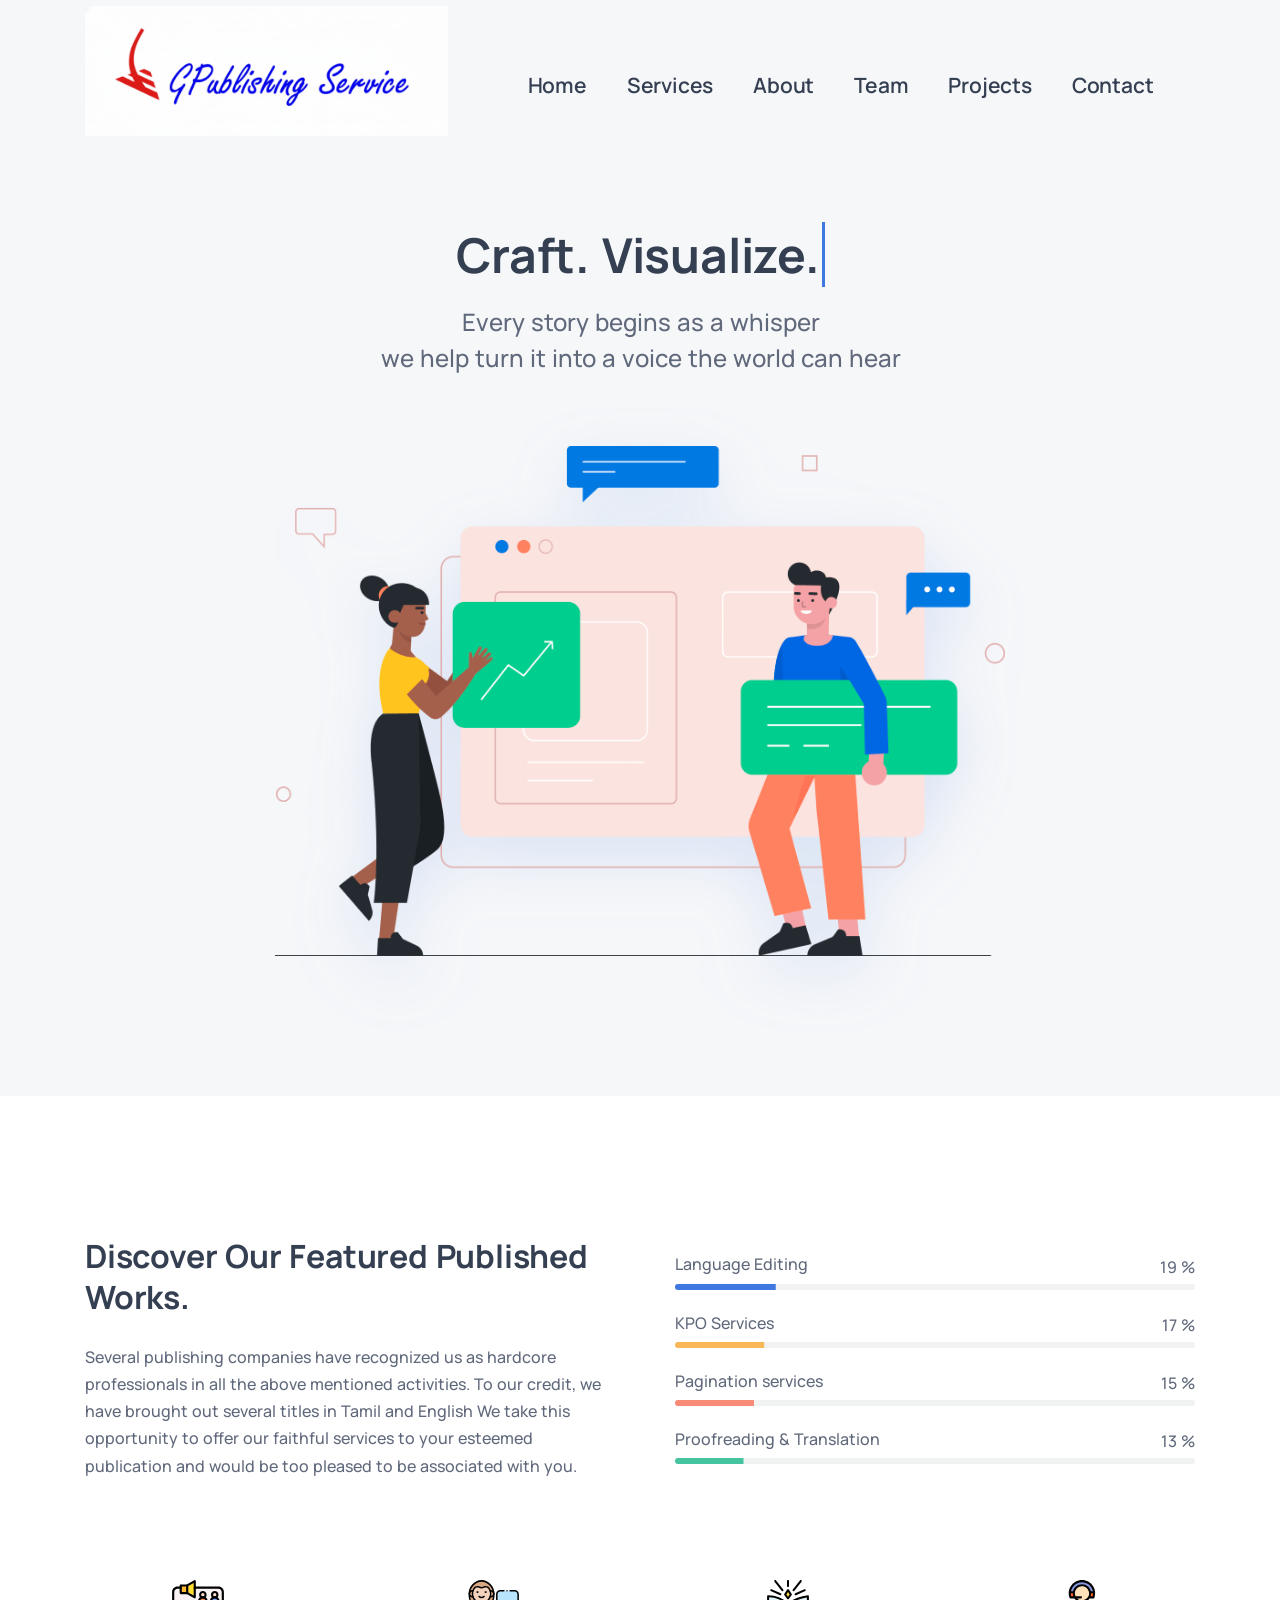
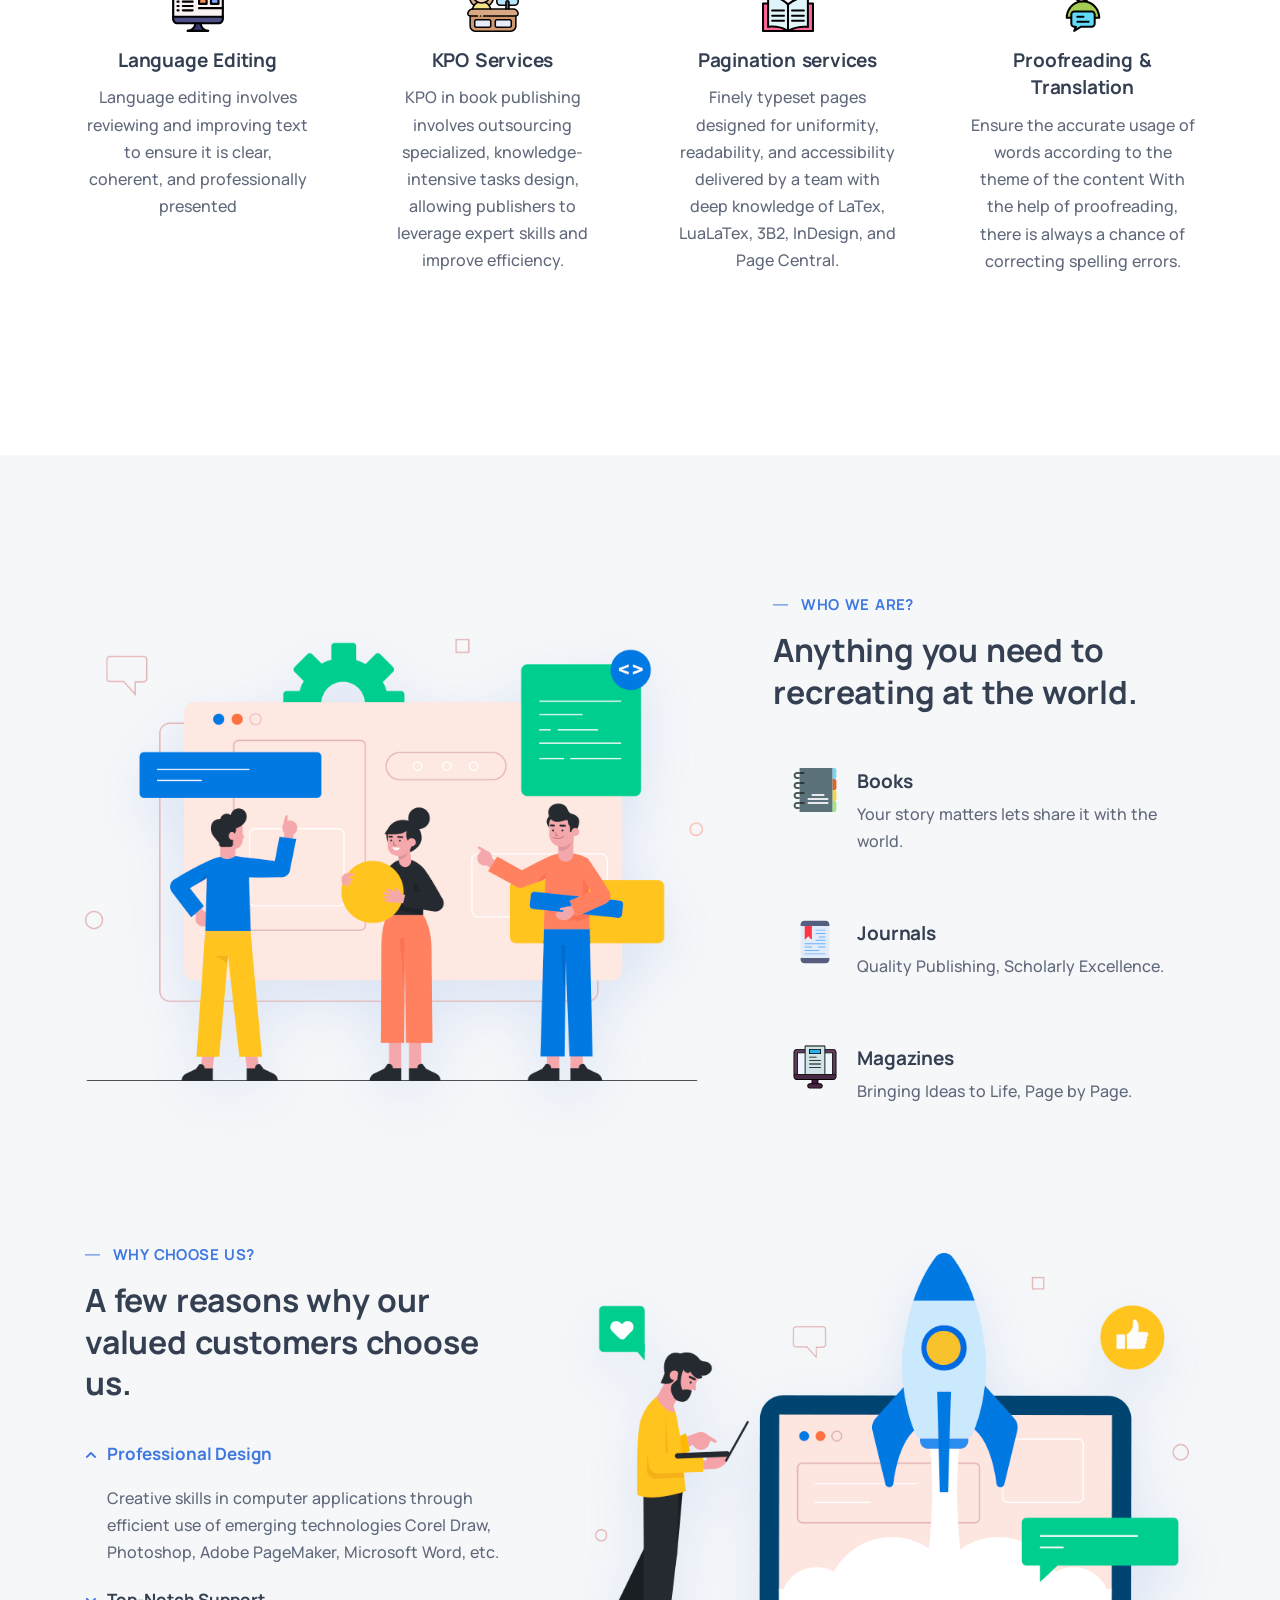
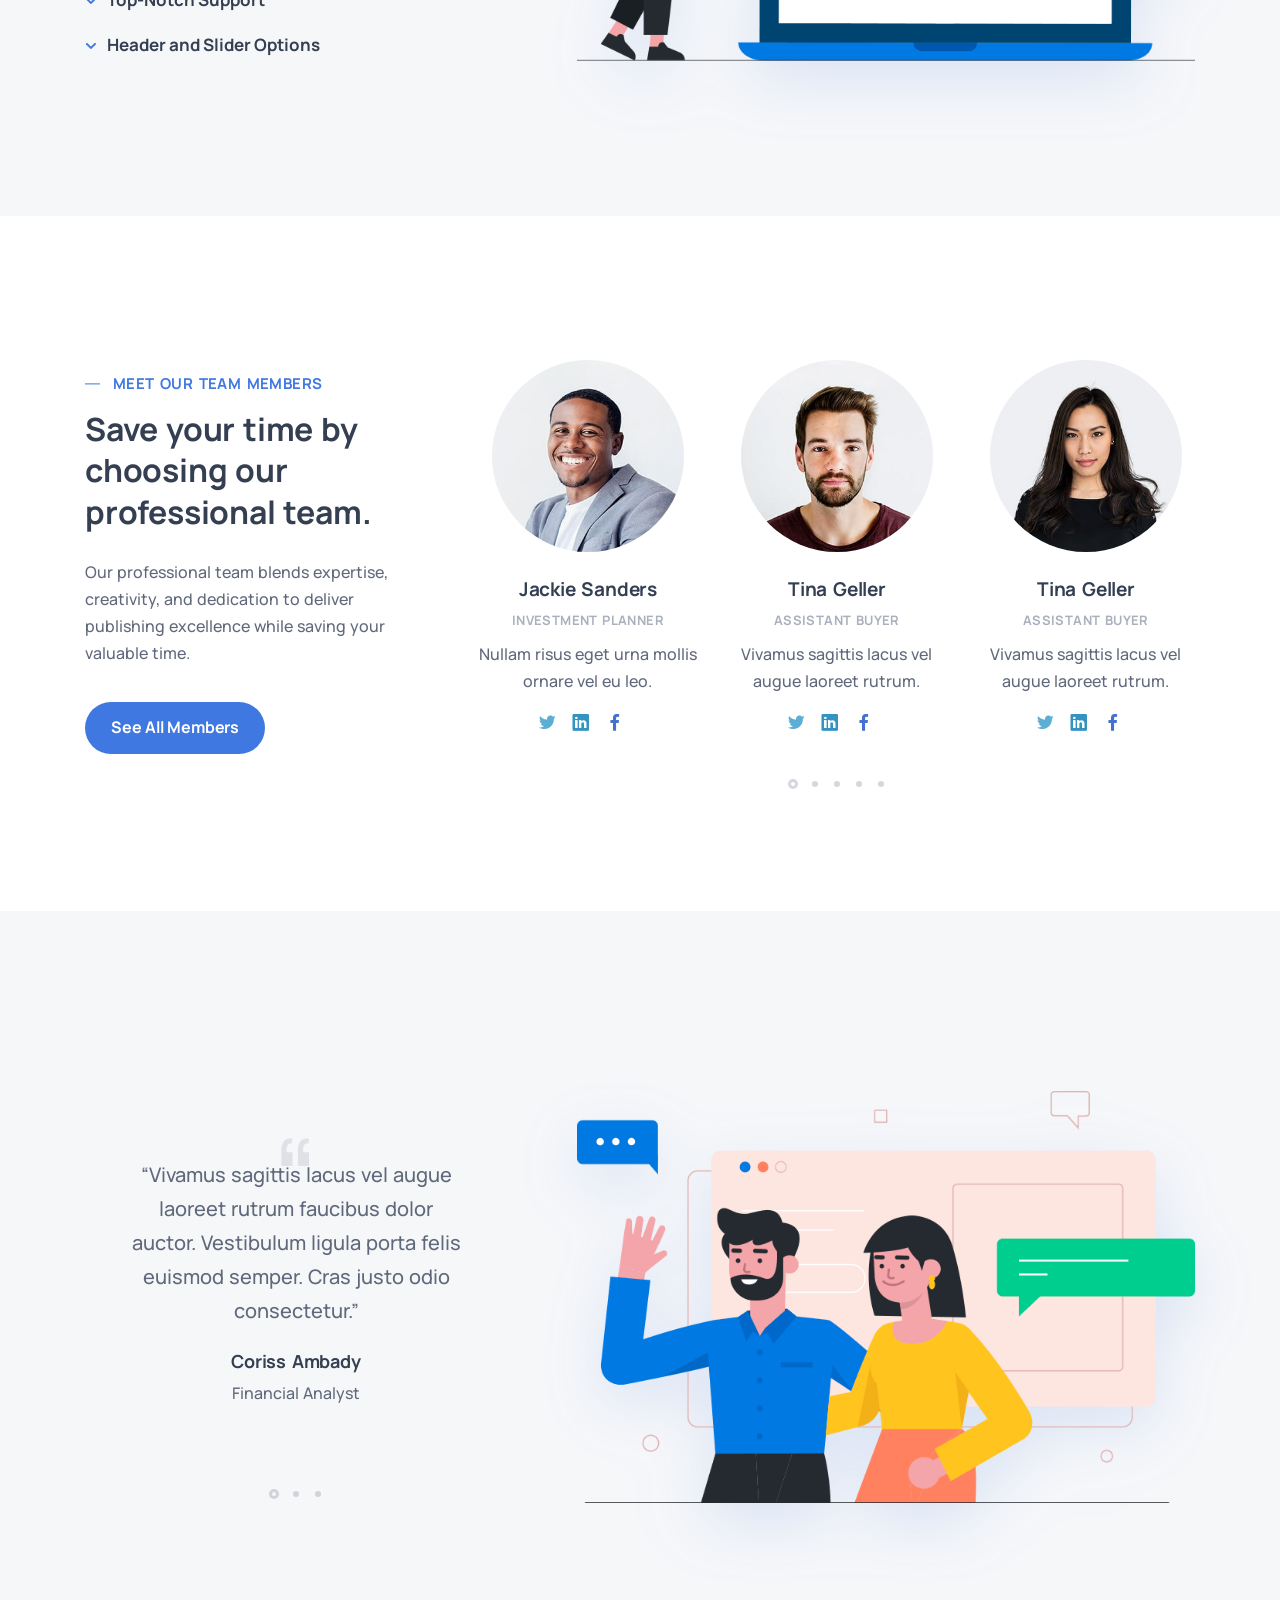
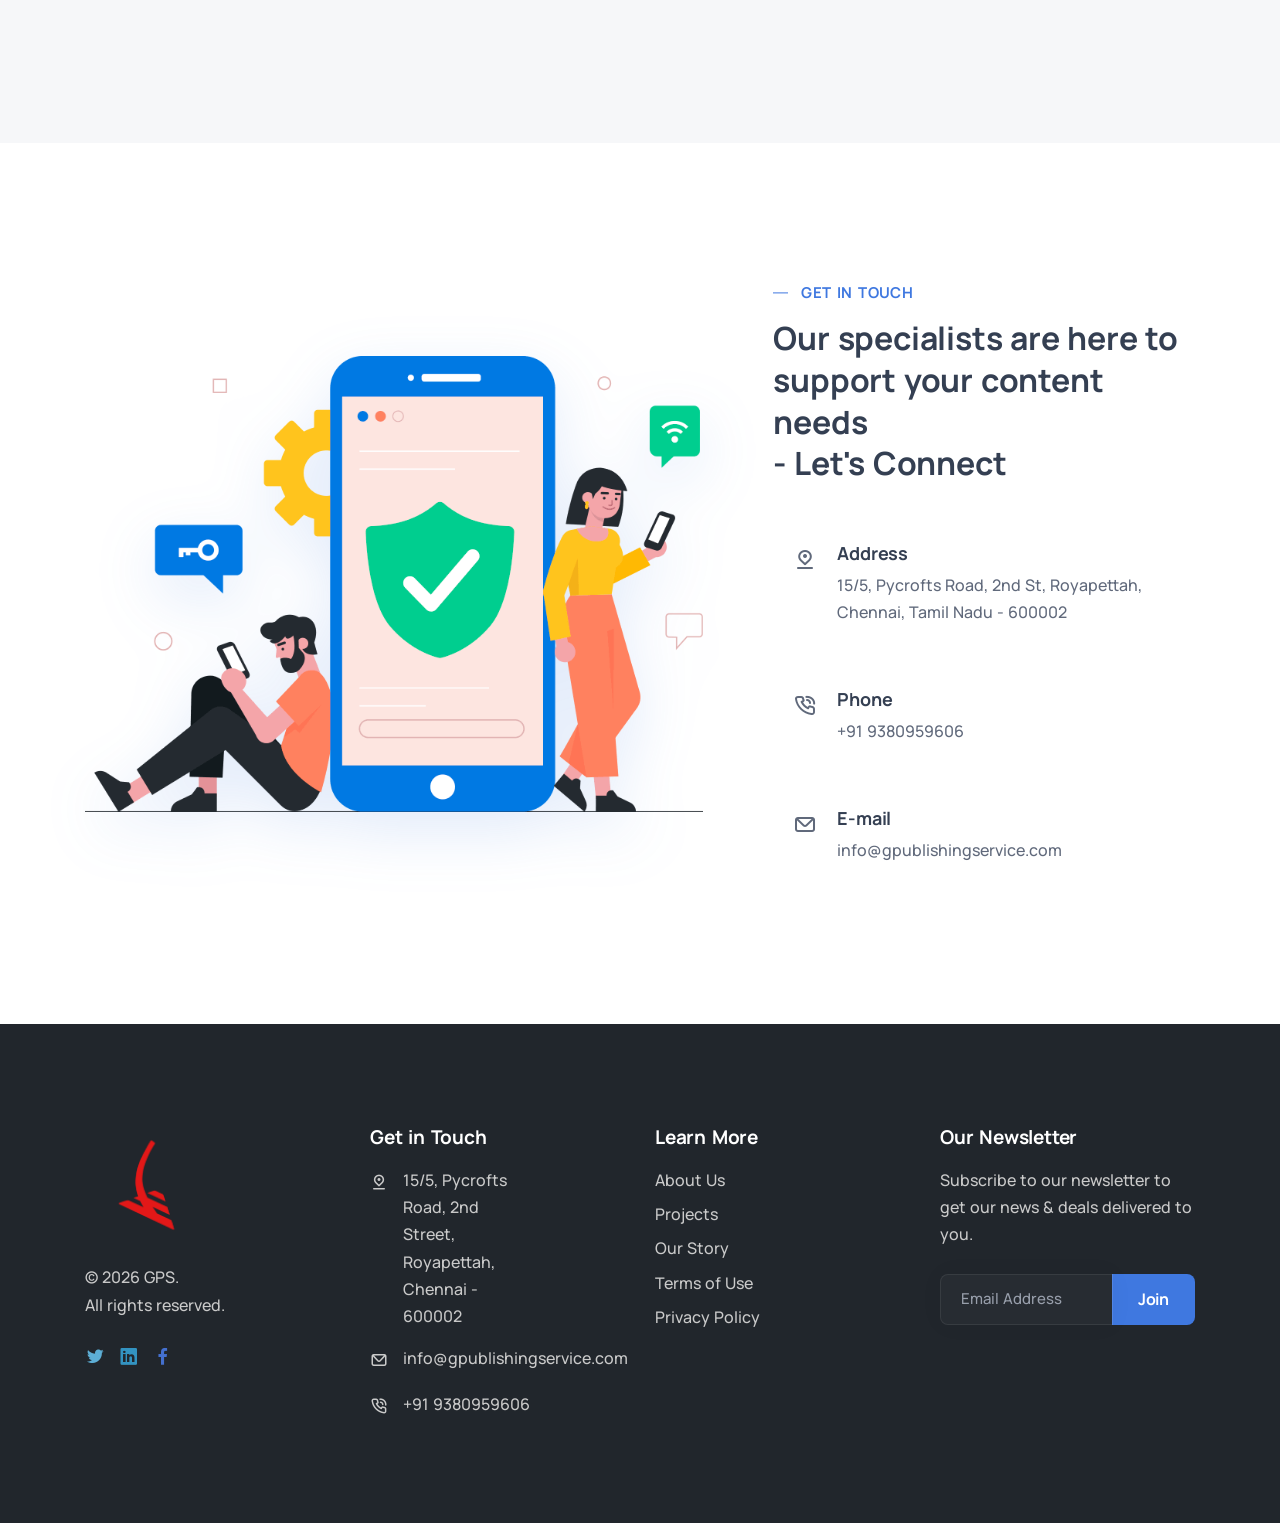
==== commit 9cdc7850: "Update project files" ====
--- a/onepage.html
+++ b/onepage.html
@@ -10,10 +10,166 @@
     content="Tailwind CSS, business, corporate, creative, gulp, marketing, minimal, modern, multipurpose, one page, responsive, saas, sass, seo, startup, html5 template, site template">
   <meta name="author" content="elemis">
   <title>GPublishing Service</title>
-  <link rel="shortcut icon" href="assets/img/favicon.png">
+  <link rel="shortcut icon" href="./GPS_LOGO.png">
   <link rel="stylesheet" type="text/css" href="assets/fonts/unicons/unicons.css">
   <link rel="stylesheet" href="assets/css/plugins.css">
-  <link rel="stylesheet" href="style.css">
+  <link rel="stylesheet" href="./assets/css/style.css">
+  <style>
+    /* 3D Float Animation */
+    @keyframes floatAnim {
+      0% {
+        transform: translateY(0px);
+      }
+
+      50% {
+        transform: translateY(-15px);
+      }
+
+      100% {
+        transform: translateY(0px);
+      }
+    }
+
+    figure.m-0.p-0>img {
+      animation: floatAnim 4s ease-in-out infinite;
+      filter: drop-shadow(0 20px 30px rgba(63, 120, 224, 0.15));
+    }
+
+    /* Custom Interactive Effects */
+    .interactive-card {
+      transition: all 0.3s ease-in-out;
+      border-radius: 12px;
+      padding: 1.5rem;
+      background-color: transparent;
+    }
+
+    .interactive-card:hover {
+      transform: translateY(-8px);
+      box-shadow: 0 15px 30px rgba(0, 0, 0, 0.1);
+      background-color: #ffffff;
+    }
+
+    .interactive-row {
+      transition: all 0.3s ease;
+      padding: 1rem;
+      border-radius: 10px;
+    }
+
+    .interactive-row:hover {
+      background-color: rgba(63, 120, 224, 0.05);
+      transform: translateX(5px);
+      box-shadow: -5px 5px 15px rgba(0, 0, 0, 0.05);
+    }
+
+    .accordion-item {
+      transition: all 0.3s ease;
+      border-radius: 8px;
+      margin-bottom: 0.5rem;
+      border: 1px solid transparent;
+    }
+
+    .accordion-item:hover {
+      background-color: #f8f9fa;
+      box-shadow: 0 10px 20px rgba(0, 0, 0, 0.05);
+      border-color: rgba(63, 120, 224, 0.1);
+    }
+
+    .team-avatar-wrap img {
+      transition: all 0.4s ease;
+      border: 4px solid transparent;
+    }
+
+    .swiper-slide:hover .team-avatar-wrap img {
+      transform: scale(1.05);
+      border-color: #3f78e0;
+      box-shadow: 0 15px 25px rgba(63, 120, 224, 0.2);
+    }
+
+    .contact-icon-box {
+      transition: all 0.3s ease;
+    }
+
+    .flex-row:hover .contact-icon-box {
+      transform: scale(1.1) rotate(5deg);
+      box-shadow: 0 5px 15px rgba(0, 0, 0, 0.1);
+    }
+
+    .btn-primary {
+      transition: all 0.3s ease-in-out;
+    }
+
+    .btn-primary:hover {
+      transform: translateY(-3px) !important;
+      box-shadow: 0 10px 20px rgba(63, 120, 224, 0.3) !important;
+    }
+
+    .hover-lift {
+      transition: all 0.3s ease;
+      padding: 1.5rem 1rem;
+      border-radius: 12px;
+    }
+
+    .hover-lift:hover {
+      transform: translateY(-10px);
+      box-shadow: 0 15px 30px rgba(0, 0, 0, 0.1);
+      background-color: #fff;
+    }
+
+    .icon-top {
+      transition: all 0.3s ease;
+      padding: 2rem !important;
+      border-radius: 15px;
+    }
+
+    .icon-top:hover {
+      background-color: #ffffff;
+      box-shadow: 0 10px 30px rgba(0, 0, 0, 0.08);
+      transform: translateY(-5px);
+    }
+
+    .brand-img {
+      transition: all 0.3s ease;
+      filter: grayscale(100%);
+      opacity: 0.7;
+    }
+
+    .brand-img:hover {
+      filter: grayscale(0%);
+      opacity: 1;
+      transform: scale(1.1);
+      box-shadow: 0 10px 20px rgba(0, 0, 0, 0.05);
+    }
+
+    /* Ensure the cursor is explicitly visible on all profiles */
+    .swiper-slide {
+      cursor: default !important;
+    }
+
+    .swiper-slide .team-avatar-wrap img {
+      cursor: pointer !important;
+    }
+
+    .nav.social a {
+      cursor: pointer !important;
+      position: relative;
+      z-index: 10;
+    }
+
+    /* Shift the menu down vertically to align with the text inside the logo */
+    @media (min-width: 400px) {
+      .navbar-nav {
+        margin-top: 30px !important;
+        /* You can adjust this value up or down */
+        margin-left: 60px !important;
+        /* Adjust this value to increase space from the logo! */
+      }
+
+      .navbar-nav .nav-link {
+        font-size: 1.05rem !important;
+        font-weight: 600 !important;
+      }
+    }
+  </style>
 </head>
 
 <body class="onepage">
@@ -23,8 +179,9 @@
         <div class="container xl:!flex-row lg:!flex-row !flex-nowrap items-center">
           <div class="navbar-brand w-full">
             <!--<a href='https://sandbox-tailwind-template.netlify.app/'>-->
-            <img src="assets/img/logo.png" srcset="assets/img/logo@2x.png 2x" alt="image">
-            </a>
+            <img src="./GPS_N&L.png" alt="GPublishing Service" style="height: 130px;" />
+
+            <!-- </a> -->
           </div>
           <div class="navbar-collapse offcanvas offcanvas-nav offcanvas-start">
             <div class="offcanvas-header xl:!hidden lg:!hidden flex items-center justify-between flex-row p-6">
@@ -49,20 +206,20 @@
                   <br> +91 9380959606<br>
                   <nav class="nav social social-white !mt-4">
                     <a class="!text-[#cacaca] text-[1rem] transition-all duration-[0.2s] ease-in-out translate-y-0 motion-reduce:transition-none hover:translate-y-[-0.15rem] m-[0_.7rem_0_0]"
-                      href="onepage.html#"><i
-                        class="uil uil-twitter before:content-['\ed59'] !text-white text-[1rem]"></i></a>
+                      href="onepage.html#">
+                      <i class="uil uil-twitter before:content-['\ed59'] !text-white text-[1rem]"></i></a>
 
                     <a class="!text-[#cacaca] text-[1rem] transition-all duration-[0.2s] ease-in-out translate-y-0 motion-reduce:transition-none hover:translate-y-[-0.15rem] m-[0_.7rem_0_0]"
                       href="onepage.html#"><i
                         class="uil uil-youtube before:content-['\edb5'] !text-white text-[1rem]"></i></a>
 
                     <a class="!text-[#cacaca] text-[1rem] transition-all duration-[0.2s] ease-in-out translate-y-0 motion-reduce:transition-none hover:translate-y-[-0.15rem] m-[0_.7rem_0_0]"
-                      href="onepage.html#"><i
-                        class="uil uil-facebook-f before:content-['\eae2'] !text-white text-[1rem]"></i></a>
+                      href="onepage.html#">
+                      <i class="uil uil-facebook-f before:content-['\eae2'] !text-white text-[1rem]"></i></a>
 
                     <a class="!text-[#cacaca] text-[1rem] transition-all duration-[0.2s] ease-in-out translate-y-0 motion-reduce:transition-none hover:translate-y-[-0.15rem] m-[0_.7rem_0_0]"
-                      href="onepage.html#"><i
-                        class="uil uil-instagram before:content-['\eb9c'] !text-white text-[1rem]"></i></a>
+                      href="onepage.html#">
+                      <i class="uil uil-instagram before:content-['\eb9c'] !text-white text-[1rem]"></i></a>
 
                   </nav>
                   <!-- /.social -->
@@ -75,17 +232,17 @@
           <!-- /.navbar-collapse -->
           <div class="navbar-other w-full !flex !ml-auto">
             <ul class="navbar-nav !flex-row !items-center !ml-auto">
-              <!--<li class="nav-item dropdown language-select uppercase group">
-                <a class="nav-link dropdown-item dropdown-toggle" href="onepage.html#" role="button" data-bs-toggle="dropdown" aria-haspopup="true" aria-expanded="false">En</a>
-                <ul class="dropdown-menu group-hover:shadow-[0_0.25rem_0.75rem_rgba(30,34,40,0.15)]">
+              <li class="nav-item dropdown language-select uppercase group">
+                <!--<a class="nav-link dropdown-item dropdown-toggle" href="onepage.html#" role="button" data-bs-toggle="dropdown" aria-haspopup="true" aria-expanded="false">En</a>
+                 <ul class="dropdown-menu group-hover:shadow-[0_0.25rem_0.75rem_rgba(30,34,40,0.15)]">
                   <li class="nav-item"><a class="dropdown-item hover:!text-[#3f78e0] hover:bg-[inherit] " href="onepage.html#">En</a></li>
                   <li class="nav-item"><a class="dropdown-item hover:!text-[#3f78e0] hover:bg-[inherit] " href="onepage.html#">De</a></li>
                   <li class="nav-item"><a class="dropdown-item hover:!text-[#3f78e0] hover:bg-[inherit] " href="onepage.html#">Es</a></li>
-                </ul>
-              </li>-->
-              <!--<li class="nav-item hidden xl:block lg:block md:block">
+                </ul> -->
+              </li>
+              <!-- <li class="nav-item hidden xl:block lg:block md:block">
                 <a class='btn btn-sm btn-primary !text-white !bg-[#3f78e0] border-[#3f78e0] hover:text-white hover:bg-[#3f78e0] hover:!border-[#3f78e0]   active:text-white active:bg-[#3f78e0] active:border-[#3f78e0] disabled:text-white disabled:bg-[#3f78e0] disabled:border-[#3f78e0] !rounded-[50rem] hover:translate-y-[-0.15rem] hover:shadow-[0_0.25rem_0.75rem_rgba(30,34,40,0.15)]' href='https://sandbox-tailwind-template.netlify.app/contact'>Contact</a>
-              </li>-->
+              </li> -->
               <li class="nav-item xl:!hidden lg:!hidden">
                 <button class="hamburger offcanvas-nav-btn"><span></span></button>
               </li>
@@ -106,8 +263,9 @@
           <div class="flex flex-wrap mx-[-15px] !text-center">
             <div class="xl:w-9/12 lg:w-9/12 xxl:w-7/12 w-full flex-[0_0_auto] !px-[15px] max-w-full !mx-auto"
               data-cues="zoomIn" data-group="welcome" data-interval="-200">
-              <h2 class="!text-[calc(1.365rem_+_1.38vw)] font-bold !leading-[1.2] xl:!text-[2.4rem] !mb-4">Craft.
-                Visualize. Deliver.</h2>
+              <h2 class="!text-[calc(1.365rem_+_1.38vw)] font-bold !leading-[1.2] xl:!text-[2.4rem] !mb-4">
+                <span class="typing-container-js" style="border-right: 3px solid #3f78e0; padding-right: 2px;"></span>
+              </h2>
               <p class="lead !text-[1.2rem] leading-normal md:!px-5 lg:!px-5 xl:!px-20 xxl:!px-10">Every story begins as
                 a whisper <br>we help turn it into a voice the world can hear</p>
             </div>
@@ -149,7 +307,7 @@
                   <div class="progressbar line relative orange" data-value="75"></div>
                 </li>
                 <li class="!mb-4">
-                  <p class="!mb-1">Proofreading & Translation Services</p>
+                  <p class="!mb-1">Proofreading & Translation</p>
                   <div class="progressbar line relative green" data-value="65"></div>
                 </li>
               </ul>
@@ -171,85 +329,41 @@
           <div
             class="flex flex-wrap mx-[-15px] xl:mx-[-35px] lg:mx-[-20px] !mt-[-30px] xl:!mt-0 lg:!mt-0 md:!mt-0 !text-center">
             <div
-              class="md:w-6/12 lg:w-3/12 xl:w-3/12 w-full flex-[0_0_auto] !px-[15px] xl:!px-[35px] lg:!px-[20px] max-w-full max-md:!mt-[30px]">
-              <svg xmlns="http://www.w3.org/2000/svg" viewBox="0 0 409.6 362.5"
-                data-inject-url="https://sandbox-tailwind-template.netlify.app/assets/img/icons/lineal/megaphone.svg"
-                class="svg-inject icon-svg icon-svg-md !w-[2.6rem] !h-[2.6rem] text-[#3f78e0] text-blue !mb-3  m-[0_auto]">
-                <path class="lineal-stroke"
-                  d="M343.4 302.9L61 302.5c-25.3-.2-47.5-16.8-54.8-40.9l-3.9-12.9c-7.1-24.2 2.5-50.3 23.5-64.2L262.1 29.8c5.7-3.7 13.3-2.1 17 3.6.7 1 1.2 2.1 1.5 3.2l74.3 249.8c2.4 6.4-.9 13.5-7.3 15.8-1.3.5-2.8.7-4.2.7zM261.8 59.4L39.3 205c-12 7.9-17.4 22.8-13.4 36.6l3.8 12.9c4.2 13.8 16.8 23.3 31.2 23.4l265.8.4-64.9-218.9z">
-                </path>
-                <path class="lineal-stroke"
-                  d="M138 362.5c-40.4 0-72.8-31.1-73.6-70.8 0-6.8 5.5-12.3 12.3-12.3 6.6 0 12.1 5.2 12.3 11.8.6 26.2 22.1 46.7 49 46.7 14.2 0 27.7-6.2 37-16.9 4.5-5.1 12.2-5.7 17.4-1.2 5.1 4.5 5.7 12.2 1.2 17.4-14 16.1-34.3 25.3-55.6 25.3z">
-                </path>
-                <path class="lineal-fill" d="M183.4 96l57.8 194.5 102.1.1-74.5-250.5L183.4 96z"></path>
-                <path class="lineal-stroke"
-                  d="M343.4 302.9l-102.1-.1c-5.4 0-10.2-3.6-11.8-8.8L171.6 99.5c-1.6-5.2.5-10.8 5.1-13.8l85.4-55.9c5.7-3.7 13.3-2.1 17 3.6.7 1 1.2 2.1 1.5 3.2l74.5 250.6c1.9 6.5-1.8 13.4-8.3 15.3-1.1.2-2.3.4-3.4.4zm-92.9-24.7l76.4.1-65.1-218.9-63.9 41.8 52.6 177z">
-                </path>
-                <path class="lineal-stroke"
-                  d="M351.8 330.6c-5.4 0-10.2-3.6-11.8-8.8l-91-306c-2.1-6.5 1.3-13.4 7.8-15.6 6.5-2.1 13.4 1.3 15.6 7.8.1.3.2.5.2.8l91 305.9c1.9 6.5-1.8 13.4-8.3 15.3-1.1.4-2.3.6-3.5.6zM338 91.7c-6.8 0-12.3-5.5-12.3-12.3 0-1.8.4-3.6 1.2-5.3l13.4-28.5c2.9-6.2 10.2-8.8 16.4-5.9 6.2 2.9 8.8 10.2 5.9 16.4l-13.4 28.5c-2.1 4.3-6.4 7.1-11.2 7.1zm28.2 64.9c-6.8 0-12.3-5.5-12.3-12.3 0-5.7 3.9-10.6 9.4-12l31.1-7.5c6.6-1.5 13.2 2.6 14.7 9.3 1.5 6.5-2.5 13-9 14.7l-31.2 7.4c-.8.3-1.8.4-2.7.4zm29.1 90c-2.7 0-5.4-.9-7.5-2.6l-24.9-19.4c-5.4-4.2-6.3-11.9-2.2-17.3s11.9-6.3 17.3-2.2l24.9 19.4c5.4 4.2 6.3 11.9 2.1 17.3-2.3 3-5.9 4.7-9.7 4.8z">
-                </path>
-              </svg>
+              class="md:w-6/12 lg:w-3/12 xl:w-3/12 w-full flex-[0_0_auto] !px-[15px] xl:!px-[35px] lg:!px-[20px] max-w-full max-md:!mt-[30px] hover-lift service-card"
+              data-cue="fadeIn" data-delay="100">
+              <img src="./assets/img/svg/Language Editing.svg" alt="icon"
+                class="!w-[2.6rem] !h-[2.6rem] text-[#3f78e0] text-blue !mb-3  m-[0_auto]">
               <h4>Language Editing</h4>
               <p class="!mb-2">Language editing involves reviewing and improving text to ensure it is clear, coherent,
                 and professionally presented</p>
             </div>
             <!--/column -->
             <div
-              class="md:w-6/12 lg:w-3/12 xl:w-3/12 w-full flex-[0_0_auto] !px-[15px] xl:!px-[35px] lg:!px-[20px] max-w-full max-md:!mt-[30px]">
-              <svg xmlns="http://www.w3.org/2000/svg" viewBox="0 0 512 512"
-                data-inject-url="https://sandbox-tailwind-template.netlify.app/assets/img/icons/lineal/target.svg"
-                class="svg-inject icon-svg icon-svg-md !w-[2.6rem] !h-[2.6rem] text-[#45c4a0] text-green !mb-3 m-[0_auto]">
-                <circle class="lineal-fill" cx="283.8" cy="283.8" r="143"></circle>
-                <path class="lineal-stroke"
-                  d="M283.8 441.8c-87.1 0-158-70.9-158-158s70.9-158 158-158 158 70.9 158 158-70.9 158-158 158zm0-286.1c-70.7 0-128.1 57.3-128.1 128.1S213 411.9 283.8 411.9s128.1-57.3 128.1-128.1c-.1-70.7-57.4-128-128.1-128.1z">
-                </path>
-                <path class="lineal-fill"
-                  d="M283.8 210.5c40.5 0 73.3 32.8 73.3 73.3s-32.8 73.3-73.3 73.3-73.3-32.8-73.3-73.3"></path>
-                <path class="lineal-stroke"
-                  d="M283.8 372.1c-48.7-.1-88.2-39.5-88.2-88.3.2-8.2 7.1-14.8 15.3-14.5 7.9.2 14.3 6.6 14.5 14.5 0 32.2 26.1 58.4 58.4 58.4s58.4-26.1 58.4-58.4-26.1-58.4-58.4-58.4c-8.2-.2-14.8-7.1-14.5-15.3.2-7.9 6.6-14.3 14.5-14.5 48.7-.5 88.7 38.6 89.2 87.3s-38.6 88.7-87.3 89.2h-1.9z">
-                </path>
-                <path class="lineal-fill" d="M107.9 55.1l-5.3 47.5-47.5 5.3-40.2-40.1 52.9-52.9z"></path>
-                <path class="lineal-stroke"
-                  d="M283.8 55.7c-55.3 0-108.8 20.1-150.4 56.7l-15.2-15.2 4.5-40.4c.5-4.5-1.1-9-4.3-12.2L78.3 4.4c-5.8-5.8-15.3-5.8-21.1 0L4.4 57.2c-5.8 5.8-5.8 15.3 0 21.1l40.1 40.1c2.8 2.8 6.6 4.4 10.6 4.4.5 0 1.1 0 1.6-.1l40.4-4.5 15.2 15.2c-36.6 41.5-56.7 95-56.7 150.4C55.7 409.6 158 512 283.8 512c66.2 0 129.1-28.7 172.4-78.7 5.6-6.1 5.1-15.6-1-21.1s-15.6-5.1-21.1 1l-.5.5c-37.7 43.4-92.3 68.4-149.8 68.4-109.3 0-198.3-89-198.3-198.3 0-47.4 17-93.3 48-129.2l140.2 140.2c5.8 5.8 15.3 5.8 21.1 0s5.8-15.3 0-21.1L154.6 133.5c35.9-31 81.8-48 129.2-48 109.4 0 198.3 89 198.3 198.3 0 8.3 6.7 14.9 14.9 14.9s14.9-6.7 14.9-14.9C512 158 409.6 55.7 283.8 55.7zM36.1 67.8l31.7-31.7 24.5 24.5-3.2 28.5-28.5 3.2-24.5-24.5z">
-                </path>
-              </svg>
+              class="md:w-6/12 lg:w-3/12 xl:w-3/12 w-full flex-[0_0_auto] !px-[15px] xl:!px-[35px] lg:!px-[20px] max-w-full max-md:!mt-[30px] hover-lift service-card"
+              data-cue="fadeIn" data-delay="300">
+              <img src="./assets/img/svg/KPO Service.svg" alt="icon"
+                class="!w-[2.6rem] !h-[2.6rem] text-[#45c4a0] text-green !mb-3 m-[0_auto]">
               <h4>KPO Services</h4>
               <p class="!mb-2">KPO in book publishing involves outsourcing specialized, knowledge-intensive tasks
                 design, allowing publishers to leverage expert skills and improve efficiency.</p>
             </div>
             <!--/column -->
             <div
-              class="md:w-6/12 lg:w-3/12 xl:w-3/12 w-full flex-[0_0_auto] !px-[15px] xl:!px-[35px] lg:!px-[20px] max-w-full max-md:!mt-[30px]">
-              <svg xmlns="http://www.w3.org/2000/svg" viewBox="0 0 512 427.5"
-                data-inject-url="https://sandbox-tailwind-template.netlify.app/assets/img/icons/lineal/settings-3.svg"
-                class="svg-inject icon-svg icon-svg-md !w-[2.6rem] !h-[2.6rem] text-[#fab758] text-yellow !mb-3  m-[0_auto]">
-                <path class="lineal-fill" d="M186.9 353.4h138.3V413H186.9z"></path>
-                <path class="lineal-stroke"
-                  d="M460.2 0H51.8C23.2 0 0 23.2 0 51.7v264.4c0 28.6 23.2 51.7 51.8 51.8h120.6v30.7h-28.8c-8 0-14.5 6.5-14.5 14.5s6.5 14.5 14.5 14.5h224.9c8 0 14.5-6.5 14.5-14.5s-6.5-14.5-14.5-14.5h-28.8v-41.9c.3-1.2.4-2.4.4-3.6-.2-8-6.9-14.3-14.8-14.1H51.8C39.2 339 29 328.8 29 316.2V51.7c0-12.6 10.2-22.8 22.8-22.8h408.5c12.6 0 22.8 10.2 22.8 22.8v264.4c0 12.6-10.2 22.8-22.8 22.8h-46.7c-8 .2-14.3 6.9-14.1 14.8.2 8 6.9 14.3 14.8 14.1h45.9c28.6 0 51.7-23.2 51.8-51.7V51.7C512 23.2 488.8 0 460.2 0zM310.7 367.9v30.7H201.3v-30.7h109.4z">
-                </path>
-                <path class="lineal-fill"
-                  d="M220.1 271.6c-12.7-19.8-6.9-46.3 12.9-59s46.3-6.9 59 12.9c9 14 9 32 0 46.1h100.6v-50.3l-30.4-4.9c-4.9-16.3-13.6-31.3-25.3-43.7l11-28.7-47.3-27.3-19.4 23.8c-16.6-3.9-33.9-3.9-50.5 0l-19.4-23.8-47.2 27.3 11 28.7c-11.7 12.4-20.3 27.4-25.3 43.7l-30.3 4.9v50.3h100.6z">
-                </path>
-                <path class="lineal-stroke"
-                  d="M392.5 286.1H291.9c-8 0-14.5-6.5-14.5-14.5 0-2.8.8-5.5 2.3-7.8 8.4-13.1 4.6-30.6-8.6-39-13.1-8.4-30.6-4.6-39 8.6-5.9 9.3-5.9 21.1 0 30.4 4.3 6.7 2.4 15.7-4.3 20-2.3 1.5-5.1 2.3-7.8 2.3H119.4c-8 0-14.5-6.5-14.4-14.5v-50.3c0-7.1 5.2-13.1 12.2-14.3l21.8-3.5c4.7-12.2 11.3-23.6 19.5-33.7l-7.9-20.6c-2.5-6.6.1-14.1 6.3-17.7l47.3-27.3c6.2-3.5 14-2.1 18.5 3.4l13.9 17.1c12.9-2 26.1-2 39 0l13.9-17.1c4.5-5.5 12.3-7 18.5-3.4l47.3 27.3c6.2 3.6 8.8 11.1 6.3 17.7l-7.9 20.6c8.2 10.2 14.7 21.5 19.4 33.7l21.8 3.5c7 1.1 12.2 7.2 12.2 14.3v50.3c-.1 8-6.6 14.5-14.6 14.5zm-80-29h65.6v-23.5l-18.2-2.9c-5.5-.9-10-4.8-11.6-10.1-4.3-14.2-11.9-27.2-22-38-3.8-4-5-9.9-3-15.1l6.6-17.2-25.9-15-11.6 14.3c-3.5 4.3-9.1 6.2-14.5 5-14.5-3.3-29.5-3.3-43.9 0-5.4 1.2-11-.7-14.5-5l-11.6-14.3-25.9 15 6.6 17.2c2 5.2.8 11-3 15.1-10.1 10.8-17.7 23.8-22 38-1.6 5.3-6.1 9.2-11.6 10.1l-18.2 2.9v23.5h65.6c-.4-2.8-.6-5.7-.6-8.6.4-31.6 26.3-56.8 57.9-56.4 31 .4 56 25.4 56.4 56.4 0 2.9-.2 5.8-.6 8.6z">
-                </path>
-              </svg>
+              class="md:w-6/12 lg:w-3/12 xl:w-3/12 w-full flex-[0_0_auto] !px-[15px] xl:!px-[35px] lg:!px-[20px] max-w-full max-md:!mt-[30px] hover-lift service-card"
+              data-cue="fadeIn" data-delay="500">
+              <img src="./assets/img/svg/Pagination.svg" alt="icon"
+                class="!w-[2.6rem] !h-[2.6rem] text-[#f08a5d] text-orange !mb-3 m-[0_auto]">
               <h4>Pagination services</h4>
               <p class="!mb-2">Finely typeset pages designed for uniformity, readability, and accessibility delivered by
                 a team with deep knowledge of LaTex, LuaLaTex, 3B2, InDesign, and Page Central.</p>
             </div>
             <!--/column -->
             <div
-              class="md:w-6/12 lg:w-3/12 xl:w-3/12 w-full flex-[0_0_auto] !px-[15px] xl:!px-[35px] lg:!px-[20px] max-w-full max-md:!mt-[30px]">
-              <svg xmlns="http://www.w3.org/2000/svg" viewBox="0 0 512 431.2"
-                data-inject-url="https://sandbox-tailwind-template.netlify.app/assets/img/icons/lineal/bar-chart.svg"
-                class="svg-inject icon-svg icon-svg-md !w-[2.6rem] !h-[2.6rem] text-[#f78b77] text-orange !mb-3 m-[0_auto]">
-                <path class="lineal-fill" d="M125.8 121.3h86.6v296.4h-86.6zM299 13.5h86.6v404.2H299z"></path>
-                <path class="lineal-stroke"
-                  d="M498.5 404.2h-11.8V161.7c0-7.5-6-13.5-13.5-13.5s-13.5 6-13.5 13.5v242.5h-59.6V94.3h73.1c7.4 0 13.5-6 13.5-13.5s-6-13.5-13.5-13.5h-74.1V13.5c0-7.4-6-13.5-13.5-13.5H299c-7.4 0-13.5 6-13.5 13.5v134.8h-59.7v-27c0-7.4-6-13.5-13.5-13.5h-73.6V33.7c0-7.4-6-13.5-13.5-13.5H38.7c-7.4 0-13.5 6-13.5 13.5v294.4c0 7.5 6 13.5 13.5 13.5s13.5-6 13.5-13.5V47.2h59.7v357.1H13.5c-7.4.2-13.3 6.4-13.1 13.8.2 7.2 6 12.9 13.1 13.1h485.1c7.4-.2 13.3-6.4 13.1-13.8-.3-7.2-6-13-13.2-13.2zM139.3 134.7H199v269.5h-59.7V134.7zm86.6 40.5h59.7v229h-59.7v-229zm86.6 229V27h59.7v377.2h-59.7z">
-                </path>
-              </svg>
-              <h4>Proofreading & Translation Services</h4>
+              class="md:w-6/12 lg:w-3/12 xl:w-3/12 w-full flex-[0_0_auto] !px-[15px] xl:!px-[35px] lg:!px-[20px] max-w-full max-md:!mt-[30px] hover-lift service-card"
+              data-cue="fadeIn" data-delay="700">
+              <img src="./assets/img/svg/P&T Service.svg" alt="icon"
+                class="!w-[2.6rem] !h-[2.6rem] text-[#f78b77] text-orange !mb-3 m-[0_auto]">
+              <h4>Proofreading & Translation</h4>
               <p class="!mb-2">Ensure the accurate usage of words according to the theme of the content With the help of
                 proofreading, there is always a chance of correcting spelling errors.</p>
             </div>
@@ -280,29 +394,30 @@
                 who we are?</h2>
               <h3 class="!text-[calc(1.285rem_+_0.42vw)] font-bold xl:!text-[1.6rem] !leading-[1.3] !mb-7 xxl:!pr-5">
                 Anything you need to recreating at the world.</h3>
-              <div class="flex flex-row !mb-4">
+              <div class="flex flex-row !mb-4 interactive-row">
                 <div>
-                  <svg xmlns="http://www.w3.org/2000/svg" viewBox="0 0 321.7 409.6"
+                  <img src="./assets/img/svg/Book.svg" alt="icon" class="!w-[2.2rem] !h-[2.2rem]  text-[#3f78e0] !mr-4">
+                  <!-- <svg xmlns="http://www.w3.org/2000/svg" viewBox="0 0 321.7 409.6"
                     data-inject-url="https://sandbox-tailwind-template.netlify.app/assets/img/icons/lineal/light-bulb.svg"
-                    class="svg-inject icon-svg !w-[2.2rem] !h-[2.2rem]  text-[#3f78e0] !mr-4">
-                    <path class="lineal-fill"
-                      d="M160.9 221.3c-19.1 0-37.4-7.3-51.3-20.4l51.3 127.2 51.3-127.2c-13.9 13.1-32.3 20.4-51.3 20.4z">
-                    </path>
-                    <path class="lineal-stroke"
-                      d="M160.9 339.9c-4.8 0-9.1-2.9-10.9-7.4L98.6 205.3c-2.5-6 .3-12.9 6.3-15.4 4.3-1.8 9.3-.9 12.7 2.4 24.3 22.9 62.2 22.9 86.5 0 4.7-4.5 12.1-4.3 16.6.3 3.2 3.4 4.2 8.3 2.4 12.7l-51.4 127.2c-1.7 4.5-6 7.4-10.8 7.4zm-27.5-111.3l27.5 68.1 27.5-68.1c-17.9 5.9-37.2 5.9-55 0z">
-                    </path>
-                    <path class="lineal-stroke"
-                      d="M86.7 316.1c-5.9 0-10.9-4.4-11.7-10.2-2.2-16.6-9.8-23.9-22.3-36.1l-2.9-2.8C28.8 246.5 0 218.4 0 151.6c0-42.9 17.1-81.9 48-110C77.7 14.8 117.7 0 160.9 0s83.2 14.8 112.8 41.6c6.7 6.1 12.8 12.7 18.3 19.9 3.1 4.1 6 8.3 8.6 12.6 1.3 2.2 2.6 4.4 3.8 6.6 2.4 4.5 4.6 9.1 6.5 13.8 1.4 3.5 2.7 7.2 3.9 10.8 4.7 14.9 7 30.5 7 46.2 0 27.9-4.9 51.2-15 71.2-.6 1.2-1.2 2.4-1.8 3.5-1.8 3.3-3.8 6.5-5.9 9.6-.7 1-1.4 2-2 3-2.6 3.6-5.3 7.1-8.5 10.7-5.6 6.5-11.5 12.2-16.6 17.2-4.7 4.5-12.1 4.4-16.6-.2-4.5-4.7-4.4-12.1.2-16.6 5-4.9 10.2-9.9 15.2-15.7 2.6-3 4.9-6 7.1-9 .6-.8 1.1-1.6 1.7-2.4 1.7-2.5 3.3-5.2 4.7-7.8.5-.9 1-1.9 1.5-2.8 8.4-16.6 12.5-36.4 12.5-60.6 0-13.2-2-26.4-5.9-39.1-1-3.1-2.1-6.1-3.3-9.1-1.6-3.9-3.4-7.8-5.4-11.6-1-1.9-2.1-3.8-3.2-5.6-6.2-10.2-13.8-19.4-22.6-27.3-25.3-22.9-59.8-35.5-97-35.5S89.1 36.1 63.8 59c-26 23.5-40.3 56.4-40.3 92.5 0 56.9 22.7 79.1 42.8 98.6l2.8 2.7c13.4 13 26.1 25.2 29.3 49.9.9 6.4-3.7 12.4-10.1 13.2-.6.2-1.1.2-1.6.2z">
-                    </path>
-                    <path class="lineal-fill"
-                      d="M141.9 397.8h38c3.8 0 7.4-1.5 10.1-4.2l13-13c2-2 3.4-4.6 3.9-7.4l12.4-63.7h-117l12.4 63.7c.6 2.8 2 5.4 4 7.4l13 13c2.7 2.7 6.3 4.2 10.2 4.2z">
-                    </path>
-                    <path class="lineal-stroke"
-                      d="M179.8 409.6h-37.9c-6.9 0-13.6-2.7-18.5-7.7l-13-13c-3.7-3.7-6.2-8.4-7.2-13.5l-12.4-63.7c-1.2-6.4 2.9-12.5 9.3-13.8.7-.1 1.5-.2 2.2-.2h117c6.5 0 11.8 5.3 11.8 11.8 0 .8-.1 1.5-.2 2.2l-12.4 63.7c-1 5.1-3.5 9.8-7.2 13.5l-13 13c-4.8 4.9-11.5 7.7-18.5 7.7zm-63.2-88.4l9.7 49.7c.1.5.4 1 .7 1.4l13 13c.5.5 1.2.8 1.9.8h38c.7 0 1.4-.3 1.9-.8l13-13c.4-.4.6-.9.7-1.4l9.6-49.7h-88.5z">
-                    </path>
-                    <path class="lineal-stroke"
-                      d="M241.5 321H80.2c-6.5-.2-11.6-5.6-11.4-12.1.2-6.2 5.2-11.2 11.4-11.4h161.4c6.5-.2 11.9 4.9 12.1 11.4.2 6.5-4.9 11.9-11.4 12.1h-.8zm-14.8 44.3H95c-6.5-.2-11.6-5.6-11.4-12.1.2-6.2 5.2-11.2 11.4-11.4h131.7c6.5.2 11.6 5.6 11.4 12.1-.2 6.2-5.2 11.2-11.4 11.4z">
-                    </path>
+                    class="svg-inject icon-svg !w-[2.2rem] !h-[2.2rem]  text-[#3f78e0] !mr-4"> -->
+                  <path class="lineal-fill"
+                    d="M160.9 221.3c-19.1 0-37.4-7.3-51.3-20.4l51.3 127.2 51.3-127.2c-13.9 13.1-32.3 20.4-51.3 20.4z">
+                  </path>
+                  <path class="lineal-stroke"
+                    d="M160.9 339.9c-4.8 0-9.1-2.9-10.9-7.4L98.6 205.3c-2.5-6 .3-12.9 6.3-15.4 4.3-1.8 9.3-.9 12.7 2.4 24.3 22.9 62.2 22.9 86.5 0 4.7-4.5 12.1-4.3 16.6.3 3.2 3.4 4.2 8.3 2.4 12.7l-51.4 127.2c-1.7 4.5-6 7.4-10.8 7.4zm-27.5-111.3l27.5 68.1 27.5-68.1c-17.9 5.9-37.2 5.9-55 0z">
+                  </path>
+                  <path class="lineal-stroke"
+                    d="M86.7 316.1c-5.9 0-10.9-4.4-11.7-10.2-2.2-16.6-9.8-23.9-22.3-36.1l-2.9-2.8C28.8 246.5 0 218.4 0 151.6c0-42.9 17.1-81.9 48-110C77.7 14.8 117.7 0 160.9 0s83.2 14.8 112.8 41.6c6.7 6.1 12.8 12.7 18.3 19.9 3.1 4.1 6 8.3 8.6 12.6 1.3 2.2 2.6 4.4 3.8 6.6 2.4 4.5 4.6 9.1 6.5 13.8 1.4 3.5 2.7 7.2 3.9 10.8 4.7 14.9 7 30.5 7 46.2 0 27.9-4.9 51.2-15 71.2-.6 1.2-1.2 2.4-1.8 3.5-1.8 3.3-3.8 6.5-5.9 9.6-.7 1-1.4 2-2 3-2.6 3.6-5.3 7.1-8.5 10.7-5.6 6.5-11.5 12.2-16.6 17.2-4.7 4.5-12.1 4.4-16.6-.2-4.5-4.7-4.4-12.1.2-16.6 5-4.9 10.2-9.9 15.2-15.7 2.6-3 4.9-6 7.1-9 .6-.8 1.1-1.6 1.7-2.4 1.7-2.5 3.3-5.2 4.7-7.8.5-.9 1-1.9 1.5-2.8 8.4-16.6 12.5-36.4 12.5-60.6 0-13.2-2-26.4-5.9-39.1-1-3.1-2.1-6.1-3.3-9.1-1.6-3.9-3.4-7.8-5.4-11.6-1-1.9-2.1-3.8-3.2-5.6-6.2-10.2-13.8-19.4-22.6-27.3-25.3-22.9-59.8-35.5-97-35.5S89.1 36.1 63.8 59c-26 23.5-40.3 56.4-40.3 92.5 0 56.9 22.7 79.1 42.8 98.6l2.8 2.7c13.4 13 26.1 25.2 29.3 49.9.9 6.4-3.7 12.4-10.1 13.2-.6.2-1.1.2-1.6.2z">
+                  </path>
+                  <path class="lineal-fill"
+                    d="M141.9 397.8h38c3.8 0 7.4-1.5 10.1-4.2l13-13c2-2 3.4-4.6 3.9-7.4l12.4-63.7h-117l12.4 63.7c.6 2.8 2 5.4 4 7.4l13 13c2.7 2.7 6.3 4.2 10.2 4.2z">
+                  </path>
+                  <path class="lineal-stroke"
+                    d="M179.8 409.6h-37.9c-6.9 0-13.6-2.7-18.5-7.7l-13-13c-3.7-3.7-6.2-8.4-7.2-13.5l-12.4-63.7c-1.2-6.4 2.9-12.5 9.3-13.8.7-.1 1.5-.2 2.2-.2h117c6.5 0 11.8 5.3 11.8 11.8 0 .8-.1 1.5-.2 2.2l-12.4 63.7c-1 5.1-3.5 9.8-7.2 13.5l-13 13c-4.8 4.9-11.5 7.7-18.5 7.7zm-63.2-88.4l9.7 49.7c.1.5.4 1 .7 1.4l13 13c.5.5 1.2.8 1.9.8h38c.7 0 1.4-.3 1.9-.8l13-13c.4-.4.6-.9.7-1.4l9.6-49.7h-88.5z">
+                  </path>
+                  <path class="lineal-stroke"
+                    d="M241.5 321H80.2c-6.5-.2-11.6-5.6-11.4-12.1.2-6.2 5.2-11.2 11.4-11.4h161.4c6.5-.2 11.9 4.9 12.1 11.4.2 6.5-4.9 11.9-11.4 12.1h-.8zm-14.8 44.3H95c-6.5-.2-11.6-5.6-11.4-12.1.2-6.2 5.2-11.2 11.4-11.4h131.7c6.5.2 11.6 5.6 11.4 12.1-.2 6.2-5.2 11.2-11.4 11.4z">
+                  </path>
                   </svg>
                 </div>
                 <div>
@@ -310,20 +425,22 @@
                   <p class="!mb-1">Your story matters lets share it with the world.</p>
                 </div>
               </div>
-              <div class="flex flex-row !mb-4">
+              <div class="flex flex-row !mb-4 interactive-row">
                 <div>
-                  <svg xmlns="http://www.w3.org/2000/svg" viewBox="0 0 408.1 409.6"
+                  <img src="./assets/img/svg/Journal.svg" alt="icon"
+                    class="!w-[2.2rem] !h-[2.2rem]  text-[#3f78e0] !mr-4">
+                  <!-- <svg xmlns="http://www.w3.org/2000/svg" viewBox="0 0 408.1 409.6"
                     data-inject-url="https://sandbox-tailwind-template.netlify.app/assets/img/icons/lineal/pie-chart-2.svg"
-                    class="svg-inject icon-svg !w-[2.2rem] !h-[2.2rem]  text-[#45c4a0] text-green !mr-4">
-                    <path class="lineal-stroke"
-                      d="M396.3 192.3h-33.4c-6.4 0-11.6-5.2-11.6-11.6 0-6.4 5.2-11.6 11.6-11.6h19.7C363.2 71.1 268.1 7.3 170.1 26.6c-4.2.8-8.4 1.8-12.6 2.9L235.1 169h72c6.4 0 11.6 5.2 11.6 11.6 0 6.4-5.2 11.6-11.6 11.6h-78.9c-4.2 0-8.1-2.3-10.1-6l-87.9-158c-3.1-5.6-1.1-12.6 4.5-15.7.7-.4 1.5-.7 2.3-1l8.1-2.5c107.8-33.1 222 27.4 255.1 135.2 2.7 8.7 4.8 17.6 6.3 26.6l1.3 8c1.1 6.3-3.2 12.3-9.5 13.3-.7.2-1.3.2-2 .2zM204.6 409.6c-20.4-.1-40.6-3.2-60.1-9.2l-8.1-2.5c-6.1-1.9-9.6-8.4-7.7-14.5.2-.8.6-1.5 1-2.2l88.4-158.3c2.1-3.7 5.9-5.9 10.1-5.9h33.2c6.4.2 11.4 5.5 11.2 11.9-.2 6.1-5.1 11.1-11.2 11.2H235l-78 139.8c96.8 26.3 196.6-30.9 222.9-127.8 1.1-4 2-8 2.8-12h-65.4c-6.4.2-11.7-4.8-11.9-11.2-.2-6.4 4.8-11.7 11.2-11.9h79.8c6.4 0 11.6 5.2 11.6 11.6 0 .6-.1 1.3-.2 1.9l-1.3 7.9C390 337 304.7 409.4 204.6 409.6z">
-                    </path>
-                    <path class="lineal-fill"
-                      d="M93 361.8C6 300.1-14.5 179.6 47.1 92.6c12.7-17.9 28.4-33.5 46.3-46.2l6.2-4.4 90 161.7-90.4 162.5-6.2-4.4z">
-                    </path>
-                    <path class="lineal-stroke"
-                      d="M99.2 377.8c-2.4 0-4.7-.7-6.7-2.1l-6.2-4.4C-5.9 305.9-27.7 178.2 37.7 86c13.5-19 30-35.5 49.1-48.9l6.2-4.4c5.2-3.7 12.4-2.4 16.1 2.8.2.3.5.7.7 1.1l90 161.7c1.9 3.5 1.9 7.8 0 11.3L109.4 372c-1.6 2.9-4.3 4.9-7.6 5.7-.8 0-1.7.1-2.6.1zM95.8 59C15.6 119.1-.7 232.9 59.4 313.1c10.2 13.7 22.4 25.8 36 36.1l81-145.4L95.8 59z">
-                    </path>
+                    class="svg-inject icon-svg !w-[2.2rem] !h-[2.2rem]  text-[#45c4a0] text-green !mr-4"> -->
+                  <path class="lineal-stroke"
+                    d="M396.3 192.3h-33.4c-6.4 0-11.6-5.2-11.6-11.6 0-6.4 5.2-11.6 11.6-11.6h19.7C363.2 71.1 268.1 7.3 170.1 26.6c-4.2.8-8.4 1.8-12.6 2.9L235.1 169h72c6.4 0 11.6 5.2 11.6 11.6 0 6.4-5.2 11.6-11.6 11.6h-78.9c-4.2 0-8.1-2.3-10.1-6l-87.9-158c-3.1-5.6-1.1-12.6 4.5-15.7.7-.4 1.5-.7 2.3-1l8.1-2.5c107.8-33.1 222 27.4 255.1 135.2 2.7 8.7 4.8 17.6 6.3 26.6l1.3 8c1.1 6.3-3.2 12.3-9.5 13.3-.7.2-1.3.2-2 .2zM204.6 409.6c-20.4-.1-40.6-3.2-60.1-9.2l-8.1-2.5c-6.1-1.9-9.6-8.4-7.7-14.5.2-.8.6-1.5 1-2.2l88.4-158.3c2.1-3.7 5.9-5.9 10.1-5.9h33.2c6.4.2 11.4 5.5 11.2 11.9-.2 6.1-5.1 11.1-11.2 11.2H235l-78 139.8c96.8 26.3 196.6-30.9 222.9-127.8 1.1-4 2-8 2.8-12h-65.4c-6.4.2-11.7-4.8-11.9-11.2-.2-6.4 4.8-11.7 11.2-11.9h79.8c6.4 0 11.6 5.2 11.6 11.6 0 .6-.1 1.3-.2 1.9l-1.3 7.9C390 337 304.7 409.4 204.6 409.6z">
+                  </path>
+                  <path class="lineal-fill"
+                    d="M93 361.8C6 300.1-14.5 179.6 47.1 92.6c12.7-17.9 28.4-33.5 46.3-46.2l6.2-4.4 90 161.7-90.4 162.5-6.2-4.4z">
+                  </path>
+                  <path class="lineal-stroke"
+                    d="M99.2 377.8c-2.4 0-4.7-.7-6.7-2.1l-6.2-4.4C-5.9 305.9-27.7 178.2 37.7 86c13.5-19 30-35.5 49.1-48.9l6.2-4.4c5.2-3.7 12.4-2.4 16.1 2.8.2.3.5.7.7 1.1l90 161.7c1.9 3.5 1.9 7.8 0 11.3L109.4 372c-1.6 2.9-4.3 4.9-7.6 5.7-.8 0-1.7.1-2.6.1zM95.8 59C15.6 119.1-.7 232.9 59.4 313.1c10.2 13.7 22.4 25.8 36 36.1l81-145.4L95.8 59z">
+                  </path>
                   </svg>
                 </div>
                 <div>
@@ -331,38 +448,40 @@
                   <p class="!mb-1">Quality Publishing, Scholarly Excellence.</p>
                 </div>
               </div>
-              <div class="flex flex-row">
+              <div class="flex flex-row interactive-row">
                 <div>
-                  <svg xmlns="http://www.w3.org/2000/svg" viewBox="0 0 409.6 332.7"
+                  <img src="./assets/img/svg/Magazines.svg" alt="icon"
+                    class="!w-[2.2rem] !h-[2.2rem]  text-[#fab758] text-yellow !mr-4">
+                  <!-- <svg xmlns="http://www.w3.org/2000/svg" viewBox="0 0 409.6 332.7"
                     data-inject-url="https://sandbox-tailwind-template.netlify.app/assets/img/icons/lineal/design.svg"
-                    class="svg-inject icon-svg !w-[2.2rem] !h-[2.2rem]  text-[#fab758] text-yellow !mr-4">
-                    <path class="lineal-stroke"
-                      d="M350.9 54.2H58.7c-6.2.2-11.4-4.7-11.5-10.9S51.8 31.9 58 31.7h292.9c6.2-.2 11.4 4.7 11.5 10.9s-4.7 11.4-10.9 11.5c-.2.1-.4.1-.6.1zM239.8 328.9a11.182 11.182 0 01-10.6-14.8c2.8-8.3 16.2-47.4 25.6-63.6-9.5-10.1-37-40.3-49.9-66.1-12.1 23.4-39.5 54.4-50.1 66 10.1 16.5 22.7 54.9 25.4 63.6.4 1.2.6 2.4.6 3.7 0 6.2-5 11.2-11.2 11.2-4.9 0-9.3-3.2-10.7-7.9v-.1c-6.6-20.7-18.4-52.9-24.3-60.3-4.8-6.1-3.4-14.5-.8-19.8.5-.9 1.1-1.8 1.8-2.6 20.6-22.3 50.7-59.4 52.7-72.4.6-3.7 3.3-10.1 14.8-10.7 12.5-.7 16.6 4.8 17.8 9.4 5.7 21.5 40 60.3 52.7 73.4.8.8 1.5 1.8 2 2.8 2.6 5.1 4 13.3-.5 19.5-5.7 7.7-18.2 41.6-24.8 61.1-1.3 4.6-5.6 7.7-10.5 7.6z">
-                    </path>
-                    <path class="lineal-stroke"
-                      d="M204.8 254.9c-6.2 0-11.2-5-11.2-11.2V167c.3-6.2 5.6-10.9 11.8-10.6 5.7.3 10.3 4.9 10.6 10.6v76.7c0 6.2-5 11.2-11.2 11.2z">
-                    </path>
-                    <path class="lineal-stroke"
-                      d="M366.6 244.6c-6.2 0-11.2-5-11.2-11.2v-28.6c0-83.1-67.6-150.6-150.6-150.6S54.2 121.7 54.2 204.8v28.6c-.2 6.2-5.4 11.1-11.5 10.9-5.9-.2-10.7-4.9-10.9-10.9v-28.6c-.1-95.5 77.2-172.9 172.7-173 46 0 90.1 18.2 122.6 50.8 32.6 32.3 50.9 76.3 50.9 122.2v28.6c-.1 6.2-5.2 11.2-11.4 11.2z">
-                    </path>
-                    <path class="lineal-fill"
-                      d="M220 74.7h-30.4c-9.1 0-16.5-7.4-16.5-16.5V27.7c0-9.1 7.4-16.5 16.5-16.5H220c9.1 0 16.5 7.4 16.5 16.5v30.5c0 9.1-7.4 16.5-16.5 16.5z">
-                    </path>
-                    <path class="lineal-stroke"
-                      d="M220 85.9h-30.4c-15.3 0-27.7-12.4-27.7-27.7V27.7c0-15.3 12.4-27.7 27.7-27.7H220c15.3 0 27.7 12.4 27.7 27.7v30.5c0 15.3-12.4 27.7-27.7 27.7zm-30.4-63.5c-2.9 0-5.3 2.4-5.3 5.3v30.5c0 2.9 2.4 5.3 5.3 5.3H220c2.9 0 5.3-2.4 5.3-5.3V27.7c0-2.9-2.4-5.3-5.3-5.3h-30.4z">
-                    </path>
-                    <path class="lineal-fill"
-                      d="M381.9 275.4h-30.5c-9.1 0-16.5-7.4-16.5-16.5v-30.5c0-9.1 7.4-16.5 16.5-16.5h30.5c9.1 0 16.5 7.4 16.5 16.5v30.5c0 9.1-7.4 16.5-16.5 16.5z">
-                    </path>
-                    <path class="lineal-stroke"
-                      d="M381.9 286.6h-30.5c-15.3 0-27.7-12.4-27.7-27.7v-30.5c0-15.3 12.4-27.7 27.7-27.7h30.5c15.3 0 27.7 12.4 27.7 27.7v30.5c0 15.3-12.4 27.7-27.7 27.7zm-30.5-63.4c-2.9 0-5.3 2.4-5.3 5.3V259c0 2.9 2.4 5.3 5.3 5.3h30.5c2.9 0 5.3-2.4 5.3-5.3v-30.5c0-2.9-2.4-5.3-5.3-5.3h-30.5z">
-                    </path>
-                    <path class="lineal-fill"
-                      d="M58.2 275.4H27.7c-9.1 0-16.5-7.4-16.5-16.5v-30.5c0-9.1 7.4-16.5 16.5-16.5h30.5c9.1 0 16.5 7.4 16.5 16.5V259c0 9.1-7.4 16.5-16.5 16.4z">
-                    </path>
-                    <path class="lineal-stroke"
-                      d="M58.2 286.6H27.7C12.4 286.6 0 274.2 0 258.9v-30.5c0-15.3 12.4-27.7 27.7-27.7h30.5c15.3 0 27.7 12.4 27.7 27.7v30.5c0 15.3-12.4 27.7-27.7 27.7zm-30.5-63.4c-2.9 0-5.3 2.4-5.3 5.3V259c0 2.9 2.4 5.3 5.3 5.3h30.5c2.9 0 5.3-2.4 5.3-5.3v-30.5c0-2.9-2.4-5.3-5.3-5.3H27.7zm234.1 109.5h-114c-6.2 0-11.2-5-11.2-11.2 0-6.2 5-11.2 11.2-11.2h114c6.2 0 11.2 5 11.2 11.2 0 6.2-5 11.2-11.2 11.2z">
-                    </path>
+                    class="svg-inject icon-svg !w-[2.2rem] !h-[2.2rem]  text-[#fab758] text-yellow !mr-4"> -->
+                  <path class="lineal-stroke"
+                    d="M350.9 54.2H58.7c-6.2.2-11.4-4.7-11.5-10.9S51.8 31.9 58 31.7h292.9c6.2-.2 11.4 4.7 11.5 10.9s-4.7 11.4-10.9 11.5c-.2.1-.4.1-.6.1zM239.8 328.9a11.182 11.182 0 01-10.6-14.8c2.8-8.3 16.2-47.4 25.6-63.6-9.5-10.1-37-40.3-49.9-66.1-12.1 23.4-39.5 54.4-50.1 66 10.1 16.5 22.7 54.9 25.4 63.6.4 1.2.6 2.4.6 3.7 0 6.2-5 11.2-11.2 11.2-4.9 0-9.3-3.2-10.7-7.9v-.1c-6.6-20.7-18.4-52.9-24.3-60.3-4.8-6.1-3.4-14.5-.8-19.8.5-.9 1.1-1.8 1.8-2.6 20.6-22.3 50.7-59.4 52.7-72.4.6-3.7 3.3-10.1 14.8-10.7 12.5-.7 16.6 4.8 17.8 9.4 5.7 21.5 40 60.3 52.7 73.4.8.8 1.5 1.8 2 2.8 2.6 5.1 4 13.3-.5 19.5-5.7 7.7-18.2 41.6-24.8 61.1-1.3 4.6-5.6 7.7-10.5 7.6z">
+                  </path>
+                  <path class="lineal-stroke"
+                    d="M204.8 254.9c-6.2 0-11.2-5-11.2-11.2V167c.3-6.2 5.6-10.9 11.8-10.6 5.7.3 10.3 4.9 10.6 10.6v76.7c0 6.2-5 11.2-11.2 11.2z">
+                  </path>
+                  <path class="lineal-stroke"
+                    d="M366.6 244.6c-6.2 0-11.2-5-11.2-11.2v-28.6c0-83.1-67.6-150.6-150.6-150.6S54.2 121.7 54.2 204.8v28.6c-.2 6.2-5.4 11.1-11.5 10.9-5.9-.2-10.7-4.9-10.9-10.9v-28.6c-.1-95.5 77.2-172.9 172.7-173 46 0 90.1 18.2 122.6 50.8 32.6 32.3 50.9 76.3 50.9 122.2v28.6c-.1 6.2-5.2 11.2-11.4 11.2z">
+                  </path>
+                  <path class="lineal-fill"
+                    d="M220 74.7h-30.4c-9.1 0-16.5-7.4-16.5-16.5V27.7c0-9.1 7.4-16.5 16.5-16.5H220c9.1 0 16.5 7.4 16.5 16.5v30.5c0 9.1-7.4 16.5-16.5 16.5z">
+                  </path>
+                  <path class="lineal-stroke"
+                    d="M220 85.9h-30.4c-15.3 0-27.7-12.4-27.7-27.7V27.7c0-15.3 12.4-27.7 27.7-27.7H220c15.3 0 27.7 12.4 27.7 27.7v30.5c0 15.3-12.4 27.7-27.7 27.7zm-30.4-63.5c-2.9 0-5.3 2.4-5.3 5.3v30.5c0 2.9 2.4 5.3 5.3 5.3H220c2.9 0 5.3-2.4 5.3-5.3V27.7c0-2.9-2.4-5.3-5.3-5.3h-30.4z">
+                  </path>
+                  <path class="lineal-fill"
+                    d="M381.9 275.4h-30.5c-9.1 0-16.5-7.4-16.5-16.5v-30.5c0-9.1 7.4-16.5 16.5-16.5h30.5c9.1 0 16.5 7.4 16.5 16.5v30.5c0 9.1-7.4 16.5-16.5 16.5z">
+                  </path>
+                  <path class="lineal-stroke"
+                    d="M381.9 286.6h-30.5c-15.3 0-27.7-12.4-27.7-27.7v-30.5c0-15.3 12.4-27.7 27.7-27.7h30.5c15.3 0 27.7 12.4 27.7 27.7v30.5c0 15.3-12.4 27.7-27.7 27.7zm-30.5-63.4c-2.9 0-5.3 2.4-5.3 5.3V259c0 2.9 2.4 5.3 5.3 5.3h30.5c2.9 0 5.3-2.4 5.3-5.3v-30.5c0-2.9-2.4-5.3-5.3-5.3h-30.5z">
+                  </path>
+                  <path class="lineal-fill"
+                    d="M58.2 275.4H27.7c-9.1 0-16.5-7.4-16.5-16.5v-30.5c0-9.1 7.4-16.5 16.5-16.5h30.5c9.1 0 16.5 7.4 16.5 16.5V259c0 9.1-7.4 16.5-16.5 16.4z">
+                  </path>
+                  <path class="lineal-stroke"
+                    d="M58.2 286.6H27.7C12.4 286.6 0 274.2 0 258.9v-30.5c0-15.3 12.4-27.7 27.7-27.7h30.5c15.3 0 27.7 12.4 27.7 27.7v30.5c0 15.3-12.4 27.7-27.7 27.7zm-30.5-63.4c-2.9 0-5.3 2.4-5.3 5.3V259c0 2.9 2.4 5.3 5.3 5.3h30.5c2.9 0 5.3-2.4 5.3-5.3v-30.5c0-2.9-2.4-5.3-5.3-5.3H27.7zm234.1 109.5h-114c-6.2 0-11.2-5-11.2-11.2 0-6.2 5-11.2 11.2-11.2h114c6.2 0 11.2 5 11.2 11.2 0 6.2-5 11.2-11.2 11.2z">
+                  </path>
                   </svg>
                 </div>
                 <div>
@@ -468,7 +587,7 @@
                 time by choosing our professional team.</h3>
               <p>Our professional team blends expertise, creativity, and dedication to deliver publishing excellence
                 while saving your valuable time.</p>
-              <a href="onepage.html#"
+              <a href="#Team"
                 class="btn btn-primary !text-white !bg-[#3f78e0] border-[#3f78e0] hover:text-white hover:bg-[#3f78e0] hover:!border-[#3f78e0]   active:text-white active:bg-[#3f78e0] active:border-[#3f78e0] disabled:text-white disabled:bg-[#3f78e0] disabled:border-[#3f78e0] !rounded-[50rem] !mt-3 hover:translate-y-[-0.15rem] hover:shadow-[0_0.25rem_0.75rem_rgba(30,34,40,0.15)]">See
                 All Members</a>
             </div>
@@ -479,37 +598,43 @@
                 data-items-md="2" data-items-xs="1">
                 <div class="swiper">
                   <div class="swiper-wrapper">
+
                     <div class="swiper-slide">
-                      <img class="rounded-[50%] w-40 !mx-auto !mb-4" src="assets/img/avatars/t1.jpg"
-                        srcset="assets/img/avatars/t1@2x.jpg 2x" alt="image">
-                      <h4 class="!mb-1">Cory Zamora</h4>
+                      <div class="team-avatar-wrap">
+                        <img class="rounded-[50%] w-40 !mx-auto !mb-4" src="assets/img/avatars/t1.jpg"
+                          srcset="assets/img/avatars/t1.jpg 2x" alt="image">
+                      </div>
+                      <h4 class="!mb-1">Jackie Sanders</h4>
                       <div class="!text-[0.65rem] uppercase !tracking-[0.02rem] font-bold !text-[#aab0bc] !mb-2">
-                        Marketing Specialist</div>
-                      <p class="!mb-2">Etiam porta sem magna malesuada mollis.</p>
+                        Investment Planner</div>
+                      <p class="!mb-2">Nullam risus eget urna mollis ornare vel eu leo.</p>
                       <nav class="nav social justify-center !text-center  !mb-0">
-                        <a class="m-[0_.7rem_0_0] text-[1rem] transition-all duration-[0.2s] ease-in-out translate-y-0 hover:translate-y-[-0.15rem]"
-                          href="onepage.html#"><i
-                            class="uil uil-twitter before:content-['\ed59'] text-[1rem] !text-[#5daed5]"></i></a>
-
-                        <a class="m-[0_.7rem_0_0] text-[1rem] transition-all duration-[0.2s] ease-in-out translate-y-0 hover:translate-y-[-0.15rem]"
-                          href="onepage.html#"><i
-                            class="uil uil-linkedin before:content-['\ebd1'] text-[1rem] !text-[#3393c1]"></i></a>
-
-                        <a class="m-[0_.7rem_0_0] text-[1rem] transition-all duration-[0.2s] ease-in-out translate-y-0 hover:translate-y-[-0.15rem]"
-                          href="onepage.html#"><i
-                            class="uil uil-facebook-f before:content-['\eae2'] text-[1rem] !text-[#4470cf]"></i></a>
-
+
+                        <a class="m-[0_.7rem_0_0] text-[1rem] transition-all duration-[0.2s] ease-in-out translate-y-0 hover:translate-y-[-0.15rem]"
+                          href="onepage.html#">
+                          <i class="uil uil-twitter before:content-['\ed59'] text-[1rem] !text-[#5daed5]"></i></a>
+
+                        <a class="m-[0_.7rem_0_0] text-[1rem] transition-all duration-[0.2s] ease-in-out translate-y-0 hover:translate-y-[-0.15rem]"
+                          href="onepage.html#">
+                          <i class="uil uil-linkedin before:content-['\ebd1'] text-[1rem] !text-[#3393c1]"></i></a>
+
+                        <a class="m-[0_.7rem_0_0] text-[1rem] transition-all duration-[0.2s] ease-in-out translate-y-0 hover:translate-y-[-0.15rem]"
+                          href="onepage.html#">
+                          <i class="uil uil-facebook-f before:content-['\eae2'] text-[1rem] !text-[#4470cf]"></i></a>
                       </nav>
                       <!-- /.social -->
                     </div>
                     <!--/.swiper-slide -->
+
                     <div class="swiper-slide">
-                      <img class="rounded-[50%] w-40 !mx-auto !mb-4" src="assets/img/avatars/t2.jpg"
-                        srcset="assets/img/avatars/t2@2x.jpg 2x" alt="image">
-                      <h4 class="!mb-1">Coriss Ambady</h4>
+                      <div class="team-avatar-wrap">
+                        <img class="rounded-[50%] w-40 !mx-auto !mb-4" src="assets/img/avatars/t3.jpg"
+                          srcset="assets/img/avatars/t3.jpg 2x" alt="image">
+                      </div>
+                      <h4 class="!mb-1">Tina Geller</h4>
                       <div class="!text-[0.65rem] uppercase !tracking-[0.02rem] font-bold !text-[#aab0bc] !mb-2">
-                        Financial Analyst</div>
-                      <p class="!mb-2">Aenean eu leo quam. Pellentesque ornare lacinia.</p>
+                        Assistant Buyer</div>
+                      <p class="!mb-2">Vivamus sagittis lacus vel augue laoreet rutrum.</p>
                       <nav class="nav social justify-center !text-center  !mb-0">
 
                         <a class="m-[0_.7rem_0_0] text-[1rem] transition-all duration-[0.2s] ease-in-out translate-y-0 hover:translate-y-[-0.15rem]"
@@ -527,73 +652,136 @@
                       <!-- /.social -->
                     </div>
                     <!--/.swiper-slide -->
+
                     <div class="swiper-slide">
-                      <img class="rounded-[50%] w-40 !mx-auto !mb-4" src="assets/img/avatars/t3.jpg"
-                        srcset="assets/img/avatars/t3@2x.jpg 2x" alt="image">
+                      <div class="team-avatar-wrap">
+                        <img class="rounded-[50%] w-40 !mx-auto !mb-4" src="assets/img/avatars/t4.jpg"
+                          srcset="assets/img/avatars/t4.jpg 2x" alt="image">
+                      </div>
+                      <h4 class="!mb-1">Tina Geller</h4>
+                      <div class="!text-[0.65rem] uppercase !tracking-[0.02rem] font-bold !text-[#aab0bc] !mb-2">
+                        Assistant Buyer</div>
+                      <p class="!mb-2">Vivamus sagittis lacus vel augue laoreet rutrum.</p>
+                      <nav class="nav social justify-center !text-center  !mb-0">
+
+                        <a class="m-[0_.7rem_0_0] text-[1rem] transition-all duration-[0.2s] ease-in-out translate-y-0 hover:translate-y-[-0.15rem]"
+                          href="onepage.html#"><i
+                            class="uil uil-twitter before:content-['\ed59'] text-[1rem] !text-[#5daed5]"></i></a>
+
+                        <a class="m-[0_.7rem_0_0] text-[1rem] transition-all duration-[0.2s] ease-in-out translate-y-0 hover:translate-y-[-0.15rem]"
+                          href="onepage.html#"><i
+                            class="uil uil-linkedin before:content-['\ebd1'] text-[1rem] !text-[#3393c1]"></i></a>
+
+                        <a class="m-[0_.7rem_0_0] text-[1rem] transition-all duration-[0.2s] ease-in-out translate-y-0 hover:translate-y-[-0.15rem]"
+                          href="onepage.html#"><i
+                            class="uil uil-facebook-f before:content-['\eae2'] text-[1rem] !text-[#4470cf]"></i></a>
+                      </nav>
+                      <!-- /.social -->
+                    </div>
+                    <!--/.swiper-slide -->
+
+                    <div class="swiper-slide">
+                      <div class="team-avatar-wrap">
+                        <img class="rounded-[50%] w-40 !mx-auto !mb-4" src="assets/img/avatars/t1.jpg"
+                          srcset="assets/img/avatars/t1.jpg 2x" alt="image">
+                      </div>
+                      <h4 class="!mb-1">Tina Geller</h4>
+                      <div class="!text-[0.65rem] uppercase !tracking-[0.02rem] font-bold !text-[#aab0bc] !mb-2">
+                        Assistant Buyer</div>
+                      <p class="!mb-2">Vivamus sagittis lacus vel augue laoreet rutrum.</p>
+                      <nav class="nav social justify-center !text-center  !mb-0">
+
+                        <a class="m-[0_.7rem_0_0] text-[1rem] transition-all duration-[0.2s] ease-in-out translate-y-0 hover:translate-y-[-0.15rem]"
+                          href="onepage.html#"><i
+                            class="uil uil-twitter before:content-['\ed59'] text-[1rem] !text-[#5daed5]"></i></a>
+
+                        <a class="m-[0_.7rem_0_0] text-[1rem] transition-all duration-[0.2s] ease-in-out translate-y-0 hover:translate-y-[-0.15rem]"
+                          href="onepage.html#"><i
+                            class="uil uil-linkedin before:content-['\ebd1'] text-[1rem] !text-[#3393c1]"></i></a>
+
+                        <a class="m-[0_.7rem_0_0] text-[1rem] transition-all duration-[0.2s] ease-in-out translate-y-0 hover:translate-y-[-0.15rem]"
+                          href="onepage.html#"><i
+                            class="uil uil-facebook-f before:content-['\eae2'] text-[1rem] !text-[#4470cf]"></i></a>
+                      </nav>
+                      <!-- /.social -->
+                    </div>
+                    <!--/.swiper-slide -->
+
+                    <div class="swiper-slide">
+                      <div class="team-avatar-wrap">
+                        <img class="rounded-[50%] w-40 !mx-auto !mb-4" src="assets/img/avatars/t3.jpg"
+                          srcset="assets/img/avatars/t3.jpg 2x" alt="image">
+                      </div>
+                      <h4 class="!mb-1">Tina Geller</h4>
+                      <div class="!text-[0.65rem] uppercase !tracking-[0.02rem] font-bold !text-[#aab0bc] !mb-2">
+                        Assistant Buyer</div>
+                      <p class="!mb-2">Vivamus sagittis lacus vel augue laoreet rutrum.</p>
+                      <nav class="nav social justify-center !text-center  !mb-0">
+
+                        <a class="m-[0_.7rem_0_0] text-[1rem] transition-all duration-[0.2s] ease-in-out translate-y-0 hover:translate-y-[-0.15rem]"
+                          href="onepage.html#"><i
+                            class="uil uil-twitter before:content-['\ed59'] text-[1rem] !text-[#5daed5]"></i></a>
+
+                        <a class="m-[0_.7rem_0_0] text-[1rem] transition-all duration-[0.2s] ease-in-out translate-y-0 hover:translate-y-[-0.15rem]"
+                          href="onepage.html#"><i
+                            class="uil uil-linkedin before:content-['\ebd1'] text-[1rem] !text-[#3393c1]"></i></a>
+
+                        <a class="m-[0_.7rem_0_0] text-[1rem] transition-all duration-[0.2s] ease-in-out translate-y-0 hover:translate-y-[-0.15rem]"
+                          href="onepage.html#"><i
+                            class="uil uil-facebook-f before:content-['\eae2'] text-[1rem] !text-[#4470cf]"></i></a>
+                      </nav>
+                      <!-- /.social -->
+                    </div>
+                    <!--/.swiper-slide -->
+
+                    <div class="swiper-slide">
+                      <div class="team-avatar-wrap">
+                        <img class="rounded-[50%] w-40 !mx-auto !mb-4" src="assets/img/avatars/t4.jpg"
+                          srcset="assets/img/avatars/t4.jpg 2x" alt="image">
+                      </div>
+                      <h4 class="!mb-1">Tina Geller</h4>
+                      <div class="!text-[0.65rem] uppercase !tracking-[0.02rem] font-bold !text-[#aab0bc] !mb-2">
+                        Assistant Buyer</div>
+                      <p class="!mb-2">Vivamus sagittis lacus vel augue laoreet rutrum.</p>
+                      <nav class="nav social justify-center !text-center  !mb-0">
+
+                        <a class="m-[0_.7rem_0_0] text-[1rem] transition-all duration-[0.2s] ease-in-out translate-y-0 hover:translate-y-[-0.15rem]"
+                          href="onepage.html#"><i
+                            class="uil uil-twitter before:content-['\ed59'] text-[1rem] !text-[#5daed5]"></i></a>
+
+                        <a class="m-[0_.7rem_0_0] text-[1rem] transition-all duration-[0.2s] ease-in-out translate-y-0 hover:translate-y-[-0.15rem]"
+                          href="onepage.html#"><i
+                            class="uil uil-linkedin before:content-['\ebd1'] text-[1rem] !text-[#3393c1]"></i></a>
+
+                        <a class="m-[0_.7rem_0_0] text-[1rem] transition-all duration-[0.2s] ease-in-out translate-y-0 hover:translate-y-[-0.15rem]"
+                          href="onepage.html#"><i
+                            class="uil uil-facebook-f before:content-['\eae2'] text-[1rem] !text-[#4470cf]"></i></a>
+                      </nav>
+                      <!-- /.social -->
+                    </div>
+                    <!--/.swiper-slide -->
+
+                    <div class="swiper-slide">
+                      <div class="team-avatar-wrap">
+                        <img class="rounded-[50%] w-40 !mx-auto !mb-4" src="assets/img/avatars/t1.jpg"
+                          srcset="assets/img/avatars/t1.jpg 2x" alt="image">
+                      </div>
                       <h4 class="!mb-1">Nikolas Brooten</h4>
                       <div class="!text-[0.65rem] uppercase !tracking-[0.02rem] font-bold !text-[#aab0bc] !mb-2">Sales
                         Manager</div>
                       <p class="!mb-2">Donec ornare elit quam porta gravida at eget.</p>
                       <nav class="nav social justify-center !text-center  !mb-0">
                         <a class="m-[0_.7rem_0_0] text-[1rem] transition-all duration-[0.2s] ease-in-out translate-y-0 hover:translate-y-[-0.15rem]"
-                          href="onepage.html#"><i
-                            class="uil uil-twitter before:content-['\ed59'] text-[1rem] !text-[#5daed5]"></i></a>
-
-                        <a class="m-[0_.7rem_0_0] text-[1rem] transition-all duration-[0.2s] ease-in-out translate-y-0 hover:translate-y-[-0.15rem]"
-                          href="onepage.html#"><i
-                            class="uil uil-linkedin before:content-['\ebd1'] text-[1rem] !text-[#3393c1]"></i></a>
-
-                        <a class="m-[0_.7rem_0_0] text-[1rem] transition-all duration-[0.2s] ease-in-out translate-y-0 hover:translate-y-[-0.15rem]"
-                          href="onepage.html#"><i
-                            class="uil uil-facebook-f before:content-['\eae2'] text-[1rem] !text-[#4470cf]"></i></a>
-                      </nav>
-                      <!-- /.social -->
-                    </div>
-                    <!--/.swiper-slide -->
-                    <div class="swiper-slide">
-                      <img class="rounded-[50%] w-40 !mx-auto !mb-4" src="assets/img/avatars/t4.jpg"
-                        srcset="assets/img/avatars/t4@2x.jpg 2x" alt="image">
-                      <h4 class="!mb-1">Jackie Sanders</h4>
-                      <div class="!text-[0.65rem] uppercase !tracking-[0.02rem] font-bold !text-[#aab0bc] !mb-2">
-                        Investment Planner</div>
-                      <p class="!mb-2">Nullam risus eget urna mollis ornare vel eu leo.</p>
-                      <nav class="nav social justify-center !text-center  !mb-0">
-
-                        <a class="m-[0_.7rem_0_0] text-[1rem] transition-all duration-[0.2s] ease-in-out translate-y-0 hover:translate-y-[-0.15rem]"
-                          href="onepage.html#"><i
-                            class="uil uil-twitter before:content-['\ed59'] text-[1rem] !text-[#5daed5]"></i></a>
-
-                        <a class="m-[0_.7rem_0_0] text-[1rem] transition-all duration-[0.2s] ease-in-out translate-y-0 hover:translate-y-[-0.15rem]"
-                          href="onepage.html#"><i
-                            class="uil uil-linkedin before:content-['\ebd1'] text-[1rem] !text-[#3393c1]"></i></a>
-
-                        <a class="m-[0_.7rem_0_0] text-[1rem] transition-all duration-[0.2s] ease-in-out translate-y-0 hover:translate-y-[-0.15rem]"
-                          href="onepage.html#"><i
-                            class="uil uil-facebook-f before:content-['\eae2'] text-[1rem] !text-[#4470cf]"></i></a>
-                      </nav>
-                      <!-- /.social -->
-                    </div>
-                    <!--/.swiper-slide -->
-                    <div class="swiper-slide">
-                      <img class="rounded-[50%] w-40 !mx-auto !mb-4" src="assets/img/avatars/t5.jpg"
-                        srcset="assets/img/avatars/t5@2x.jpg 2x" alt="image">
-                      <h4 class="!mb-1">Tina Geller</h4>
-                      <div class="!text-[0.65rem] uppercase !tracking-[0.02rem] font-bold !text-[#aab0bc] !mb-2">
-                        Assistant Buyer</div>
-                      <p class="!mb-2">Vivamus sagittis lacus vel augue laoreet rutrum.</p>
-                      <nav class="nav social justify-center !text-center  !mb-0">
-
-                        <a class="m-[0_.7rem_0_0] text-[1rem] transition-all duration-[0.2s] ease-in-out translate-y-0 hover:translate-y-[-0.15rem]"
-                          href="onepage.html#"><i
-                            class="uil uil-twitter before:content-['\ed59'] text-[1rem] !text-[#5daed5]"></i></a>
-
-                        <a class="m-[0_.7rem_0_0] text-[1rem] transition-all duration-[0.2s] ease-in-out translate-y-0 hover:translate-y-[-0.15rem]"
-                          href="onepage.html#"><i
-                            class="uil uil-linkedin before:content-['\ebd1'] text-[1rem] !text-[#3393c1]"></i></a>
-
-                        <a class="m-[0_.7rem_0_0] text-[1rem] transition-all duration-[0.2s] ease-in-out translate-y-0 hover:translate-y-[-0.15rem]"
-                          href="onepage.html#"><i
-                            class="uil uil-facebook-f before:content-['\eae2'] text-[1rem] !text-[#4470cf]"></i></a>
+                          href="onepage.html#">
+                          <i class="uil uil-twitter before:content-['\ed59'] text-[1rem] !text-[#5daed5]"></i></a>
+
+                        <a class="m-[0_.7rem_0_0] text-[1rem] transition-all duration-[0.2s] ease-in-out translate-y-0 hover:translate-y-[-0.15rem]"
+                          href="onepage.html#">
+                          <i class="uil uil-linkedin before:content-['\ebd1'] text-[1rem] !text-[#3393c1]"></i></a>
+
+                        <a class="m-[0_.7rem_0_0] text-[1rem] transition-all duration-[0.2s] ease-in-out translate-y-0 hover:translate-y-[-0.15rem]"
+                          href="onepage.html#">
+                          <i class="uil uil-facebook-f before:content-['\eae2'] text-[1rem] !text-[#4470cf]"></i></a>
                       </nav>
                       <!-- /.social -->
                     </div>
@@ -681,48 +869,6 @@
             <!--/column -->
           </div>
           <!--/.row -->
-          <div class="xl:!px-5 lg:!px-5">
-            <div class="flex flex-wrap mx-0 md:mx-[-20px] lg:mx-[-20px] xl:mx-[-35px] !mt-[-40px] items-center">
-              <div
-                class="w-4/12 xl:w-2/12 lg:w-2/12 md:w-2/12 flex-[0_0_auto] xl:!px-[35px] lg:!px-[20px] md:!px-[20px] !mt-[40px] max-w-full">
-                <figure class="px-5 md:!px-0 lg:!px-2 xl:!px-3 xxl:!px-4"><img src="assets/img/brands/c1.png"
-                    alt="image"></figure>
-              </div>
-              <!--/column -->
-              <div
-                class="w-4/12 xl:w-2/12 lg:w-2/12 md:w-2/12 flex-[0_0_auto] xl:!px-[35px] lg:!px-[20px] md:!px-[20px] !mt-[40px] max-w-full">
-                <figure class="px-5 md:!px-0 lg:!px-2 xl:!px-3 xxl:!px-4"><img src="assets/img/brands/c2.png"
-                    alt="image"></figure>
-              </div>
-              <!--/column -->
-              <div
-                class="w-4/12 xl:w-2/12 lg:w-2/12 md:w-2/12 flex-[0_0_auto] xl:!px-[35px] lg:!px-[20px] md:!px-[20px] !mt-[40px] max-w-full">
-                <figure class="px-5 md:!px-0 lg:!px-2 xl:!px-3 xxl:!px-4"><img src="assets/img/brands/c3.png"
-                    alt="image"></figure>
-              </div>
-              <!--/column -->
-              <div
-                class="w-4/12 xl:w-2/12 lg:w-2/12 md:w-2/12 flex-[0_0_auto] xl:!px-[35px] lg:!px-[20px] md:!px-[20px] !mt-[40px] max-w-full">
-                <figure class="px-5 md:!px-0 lg:!px-2 xl:!px-3 xxl:!px-4"><img src="assets/img/brands/c4.png"
-                    alt="image"></figure>
-              </div>
-              <!--/column -->
-              <div
-                class="w-4/12 xl:w-2/12 lg:w-2/12 md:w-2/12 flex-[0_0_auto] xl:!px-[35px] lg:!px-[20px] md:!px-[20px] !mt-[40px] max-w-full">
-                <figure class="px-5 md:!px-0 lg:!px-2 xl:!px-3 xxl:!px-4"><img src="assets/img/brands/c5.png"
-                    alt="image"></figure>
-              </div>
-              <!--/column -->
-              <div
-                class="w-4/12 xl:w-2/12 lg:w-2/12 md:w-2/12 flex-[0_0_auto] xl:!px-[35px] lg:!px-[20px] md:!px-[20px] !mt-[40px] max-w-full">
-                <figure class="px-5 md:!px-0 lg:!px-2 xl:!px-3 xxl:!px-4"><img src="assets/img/brands/c6.png"
-                    alt="image"></figure>
-              </div>
-              <!--/column -->
-            </div>
-            <!--/.row -->
-          </div>
-          <!-- /div -->
         </div>
         <!-- /.container -->
       </div>
@@ -745,35 +891,35 @@
                 class="!text-[.75rem] uppercase text-line relative align-top !pl-[1.4rem] inline-flex !tracking-[0.02rem] !leading-[1.35] before:content-[''] before:absolute before:inline-block before:translate-y-[-60%] before:w-3 before:h-[0.05rem] before:left-0 before:top-2/4 before:bg-[#3f78e0] !text-[#3f78e0] !mb-3">
                 Get In Touch</h2>
               <h3 class="!text-[calc(1.285rem_+_0.42vw)] font-bold xl:!text-[1.6rem] !leading-[1.3] !mb-7">Our
-                specialists are here to support your content needs - Let’s Connect</h3>
-              <div class="flex flex-row">
-                <div>
-                  <div
-                    class="icon !text-[#3f78e0] xl:!text-[1.4rem] !text-[calc(1.265rem_+_0.18vw)] !mr-4 !mt-[-0.25rem]">
-                    <i class="uil uil-location-pin-alt before:content-['\ebd8']"></i> </div>
+                specialists are here to support your content needs <br>- Let's Connect</h3>
+              <div class="flex flex-row mb-4 interactive-row">
+                <div class="!mr-4">
+                  <div class="contact-icon-box bg-soft-blue">
+                    <i class="uil uil-location-pin-alt before:content-['\ebd8'] text-[1.2rem]"></i>
+                  </div>
                 </div>
                 <div>
                   <h5 class="!mb-1">Address</h5>
-                  <address class=" not-italic !leading-[inherit] !mb-4">15/5, Pycrofts Road, 2nd St, Royapettah,<br>
+                  <address class=" not-italic !leading-[inherit] !mb-0">15/5, Pycrofts Road, 2nd St, Royapettah,
                     Chennai, Tamil Nadu - 600002</address>
                 </div>
               </div>
-              <div class="flex flex-row">
-                <div>
-                  <div
-                    class="icon !text-[#3f78e0] xl:!text-[1.4rem] !text-[calc(1.265rem_+_0.18vw)] !mr-4 !mt-[-0.25rem]">
-                    <i class="uil uil-phone-volume before:content-['\ec50']"></i> </div>
+              <div class="flex flex-row mb-4 interactive-row">
+                <div class="!mr-4">
+                  <div class="contact-icon-box bg-soft-green">
+                    <i class="uil uil-phone-volume before:content-['\ec50'] text-[1.2rem]"></i>
+                  </div>
                 </div>
                 <div>
                   <h5 class="!mb-1">Phone</h5>
-                  <p>+91 9380959606</p>
-                </div>
-              </div>
-              <div class="flex flex-row">
-                <div>
-                  <div
-                    class="icon !text-[#3f78e0] xl:!text-[1.4rem] !text-[calc(1.265rem_+_0.18vw)] !mr-4 !mt-[-0.25rem]">
-                    <i class="uil uil-envelope before:content-['\eac8']"></i> </div>
+                  <p class="!mb-0">+91 9380959606</p>
+                </div>
+              </div>
+              <div class="flex flex-row interactive-row">
+                <div class="!mr-4">
+                  <div class="contact-icon-box bg-soft-orange">
+                    <i class="uil uil-envelope before:content-['\eac8'] text-[1.2rem]"></i>
+                  </div>
                 </div>
                 <div>
                   <h5 class="!mb-1">E-mail</h5>
@@ -799,7 +945,7 @@
         <div
           class="md:w-4/12 xl:w-3/12 lg:w-3/12 w-full flex-[0_0_auto] !px-[15px] max-w-full xl:!mt-0 lg:!mt-0 !mt-[30px]">
           <div class="widget !text-[#cacaca]">
-            <img class="!mb-4" src="assets/img/logo-light.png" srcset="assets/img/logo-light@2x.png 2x" alt="image">
+            <img class="!mb-4" src="./GPS_LOGO.png" alt="GPS" style="width: 130px;">
             <p class="!mb-4">© 2026 GPS. <br class="hidden xl:block lg:block !text-[#cacaca]">All rights reserved.</p>
             <nav class="nav social social-white">
               <a class="m-[0_.7rem_0_0] text-[1rem] transition-all duration-[0.2s] ease-in-out translate-y-0 hover:translate-y-[-0.15rem]"
@@ -813,11 +959,6 @@
               <a class="m-[0_.7rem_0_0] text-[1rem] transition-all duration-[0.2s] ease-in-out translate-y-0 hover:translate-y-[-0.15rem]"
                 href="onepage.html#"><i
                   class="uil uil-facebook-f before:content-['\eae2'] text-[1rem] !text-[#4470cf]"></i></a>
-
-              <a class="!text-[#cacaca] text-[1rem] transition-all duration-[0.2s] ease-in-out translate-y-0 motion-reduce:transition-none hover:translate-y-[-0.15rem] m-[0_.7rem_0_0]"
-                href="onepage.html#"><i
-                  class="uil uil-instagram before:content-['\eb9c'] !text-white text-[1rem]"></i></a>
-
 
             </nav>
             <!-- /.social -->
@@ -829,10 +970,26 @@
           class="md:w-4/12 xl:w-3/12 lg:w-3/12 w-full flex-[0_0_auto] !px-[15px] max-w-full xl:!mt-0 lg:!mt-0 !mt-[30px]">
           <div class="widget !text-[#cacaca]">
             <h4 class="widget-title !text-white !mb-3">Get in Touch</h4>
-            <address class="xl:!pr-20 xxl:!pr-28 not-italic !leading-[inherit] block !mb-4">15/5, Pycrofts Road, <br>2nd
-              Street, Royapettah, Chennai - 600002</address>
-            <a class="!text-[#cacaca] hover:!text-[#3f78e0]"
-              href="mailto:first.last@email.com">info@gpublishingservice.com</a><br> +91 9380959606
+            <div class="flex flex-row mb-3">
+              <div class="contact-icon-box bg-soft-blue !w-[30px] !h-[30px] !mr-3">
+                <i class="uil uil-location-pin-alt before:content-['\ebd8'] text-[0.9rem]"></i>
+              </div>
+              <address class="xl:!pr-20 xxl:!pr-28 not-italic !leading-[inherit] block !mb-0">15/5, Pycrofts Road, 2nd
+                Street, Royapettah, Chennai - 600002</address>
+            </div>
+            <div class="flex flex-row mb-3">
+              <div class="contact-icon-box bg-soft-orange !w-[30px] !h-[30px] !mr-3">
+                <i class="uil uil-envelope before:content-['\eac8'] text-[0.9rem]"></i>
+              </div>
+              <a class="!text-[#cacaca] hover:!text-[#3f78e0]"
+                href="mailto:first.last@email.com">info@gpublishingservice.com</a>
+            </div>
+            <div class="flex flex-row">
+              <div class="contact-icon-box bg-soft-green !w-[30px] !h-[30px] !mr-3">
+                <i class="uil uil-phone-volume before:content-['\ec50'] text-[0.9rem]"></i>
+              </div>
+              <span>+91 9380959606</span>
+            </div>
           </div>
           <!-- /.widget -->
         </div>
@@ -842,14 +999,15 @@
           <div class="widget !text-[#cacaca]">
             <h4 class="widget-title !text-white !mb-3">Learn More</h4>
             <ul class="pl-0 list-none   !mb-0">
-              <li><a class="!text-[#cacaca] hover:!text-[#3f78e0]" href="#about">About Us</a></li>
-              <li class="!mt-[0.35rem]"><a class="!text-[#cacaca] hover:!text-[#3f78e0]" href="onepage.html#">Our
-                  Story</a></li>
+              <li class="!mt-[0.35rem]"><a class="!text-[#cacaca] hover:!text-[#3f78e0]" href="#process">About Us</a>
+              </li>
               <li class="!mt-[0.35rem]"><a class="!text-[#cacaca] hover:!text-[#3f78e0]"
-                  href="onepage.html#">Projects</a></li>
-              <li class="!mt-[0.35rem]"><a class="!text-[#cacaca] hover:!text-[#3f78e0]" href="onepage.html#">Terms of
+                  href="#testimonials">Projects</a></li>
+              <li class="!mt-[0.35rem]"><a class="!text-[#cacaca] hover:!text-[#3f78e0]" href="#home">Our Story</a>
+              </li>
+              <li class="!mt-[0.35rem]"><a class="!text-[#cacaca] hover:!text-[#3f78e0]" href="#home">Terms of
                   Use</a></li>
-              <li class="!mt-[0.35rem]"><a class="!text-[#cacaca] hover:!text-[#3f78e0]" href="onepage.html#">Privacy
+              <li class="!mt-[0.35rem]"><a class="!text-[#cacaca] hover:!text-[#3f78e0]" href="#home">Privacy
                   Policy</a></li>
             </ul>
           </div>
@@ -912,6 +1070,46 @@
   </div>
   <script src="assets/js/plugins.js"></script>
   <script src="assets/js/theme.js"></script>
+  <script>
+    document.addEventListener('DOMContentLoaded', function () {
+      const text = "Craft. Visualize. Deliver.";
+      const el = document.querySelector('.typing-container-js');
+      if (el) {
+        let i = 0;
+        // Adding the blinking CSS dynamically for the caret
+        const style = document.createElement('style');
+        style.innerHTML = `
+          .typing-container-js {
+            animation: blink-caret-js 1s step-end infinite;
+          }
+          @keyframes blink-caret-js {
+            from, to { border-color: transparent }
+            50% { border-color: #2e2e2e; }
+          }
+        `;
+        document.head.appendChild(style);
+
+        function typeWriter() {
+          if (i < text.length) {
+            el.innerHTML += text.charAt(i);
+            i++;
+            // Randomize typing speed a bit for realism (50ms to 150ms)
+            setTimeout(typeWriter, Math.random() * 100 + 50);
+          } else {
+            // Wait 10 seconds after completion, then reset and loop
+            setTimeout(function () {
+              el.innerHTML = '';
+              i = 0;
+              typeWriter();
+            }, 10000);
+          }
+        }
+
+        // Start typing after a short delay
+        setTimeout(typeWriter, 500);
+      }
+    });
+  </script>
 </body>
 
 </html>
